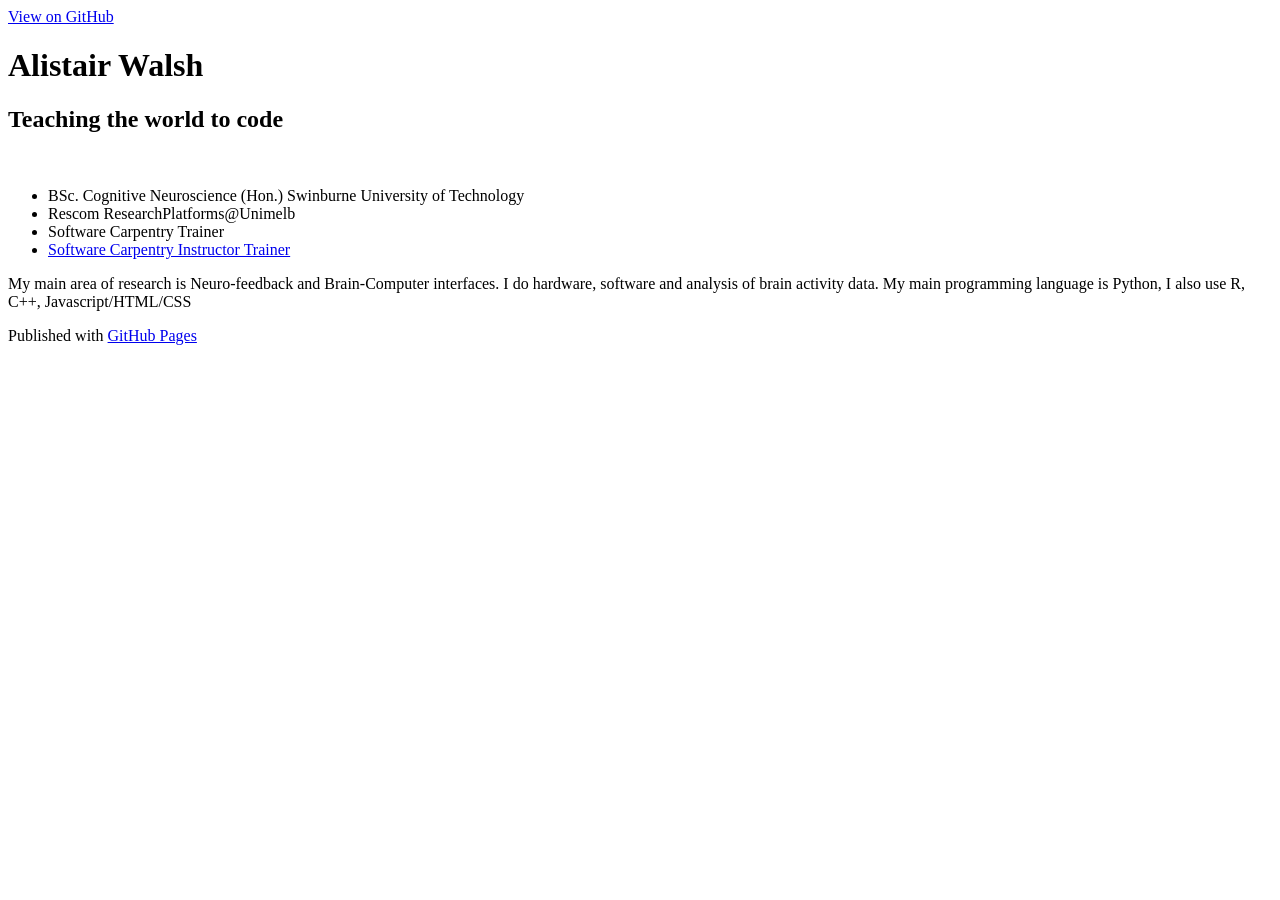
==== index.html @ b0a360dc "Update index.html" ====
<!DOCTYPE html>
<html>

  <head>
    <meta charset='utf-8'>
    <meta http-equiv="X-UA-Compatible" content="chrome=1">
    <meta name="description" content="Alistair Walsh : Teaching the world to code">

    <link rel="stylesheet" type="text/css" media="screen" href="stylesheets/stylesheet.css">

    <title>Alistair Walsh</title>
  </head>

  <body>

    <!-- HEADER -->
    <div id="header_wrap" class="outer">
        <header class="inner">
          <a id="forkme_banner" href="https://github.com/alistairwalsh">View on GitHub</a>

          <h1 id="project_title">Alistair Walsh</h1>
          <h2 id="project_tagline">Teaching the world to code</h2>

        </header>
    </div>

    <!-- MAIN CONTENT -->
    <div id="main_content_wrap" class="outer">
      <section id="main_content" class="inner">
        <p><img src="https://fbcdn-sphotos-g-a.akamaihd.net/hphotos-ak-xtf1/t31.0-8/p960x960/12841362_10154015601888615_7731016626042483915_o.jpg" alt="" width="300"></p>

<ul>
<li>BSc. Cognitive Neuroscience (Hon.) Swinburne University of Technology</li>
<li>Rescom ResearchPlatforms@Unimelb</li>
<li>Software Carpentry Trainer</li>
<li><a href="https://github.com/swcarpentry/instructor-training/blob/gh-pages/instructors.md#alistair-walsh">Software Carpentry Instructor Trainer </a></li>
</ul>

<p>My main area of research is Neuro-feedback and Brain-Computer interfaces. I do hardware, software and analysis of brain activity data. My main programming language is Python, I also use R, C++, Javascript/HTML/CSS</p>
      </section>
    </div>

    <!-- FOOTER  -->
    <div id="footer_wrap" class="outer">
      <footer class="inner">
        <p>Published with <a href="https://pages.github.com">GitHub Pages</a></p>
      </footer>
    </div>

    

  </body>
</html>
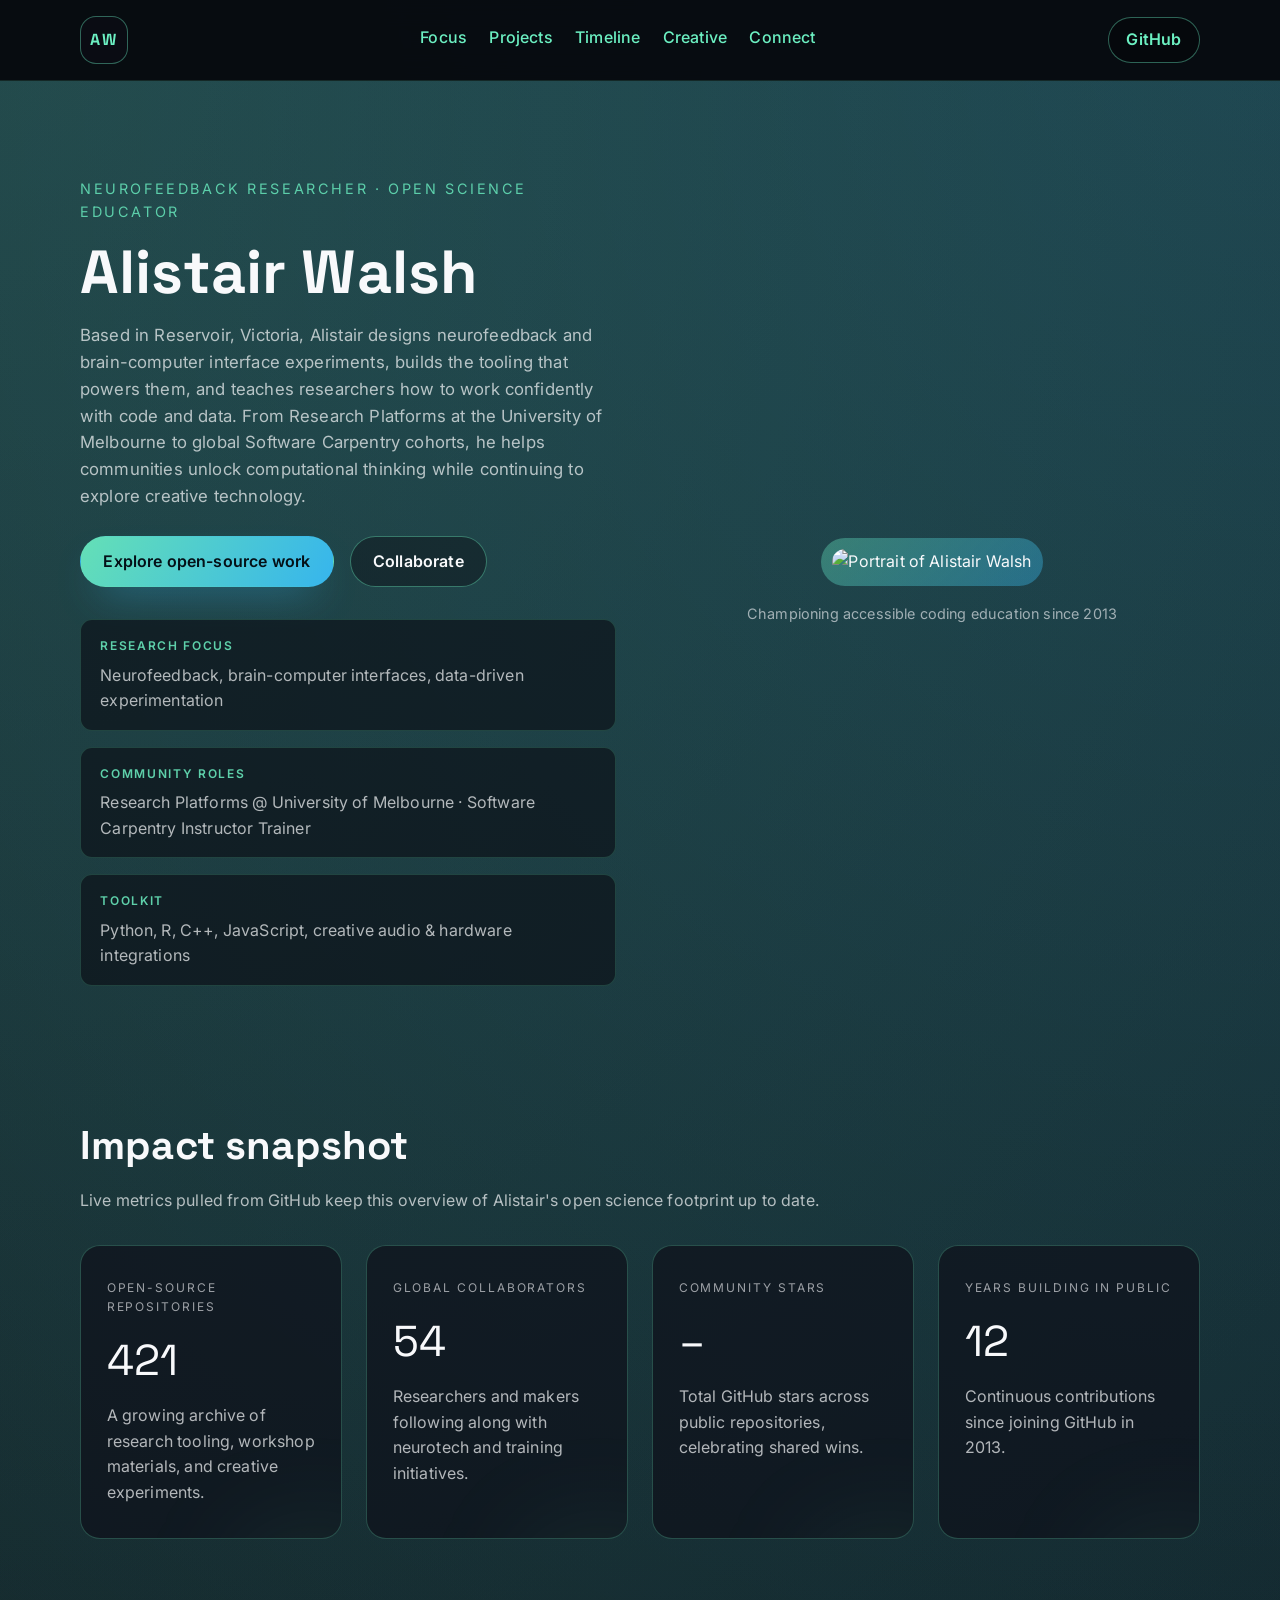
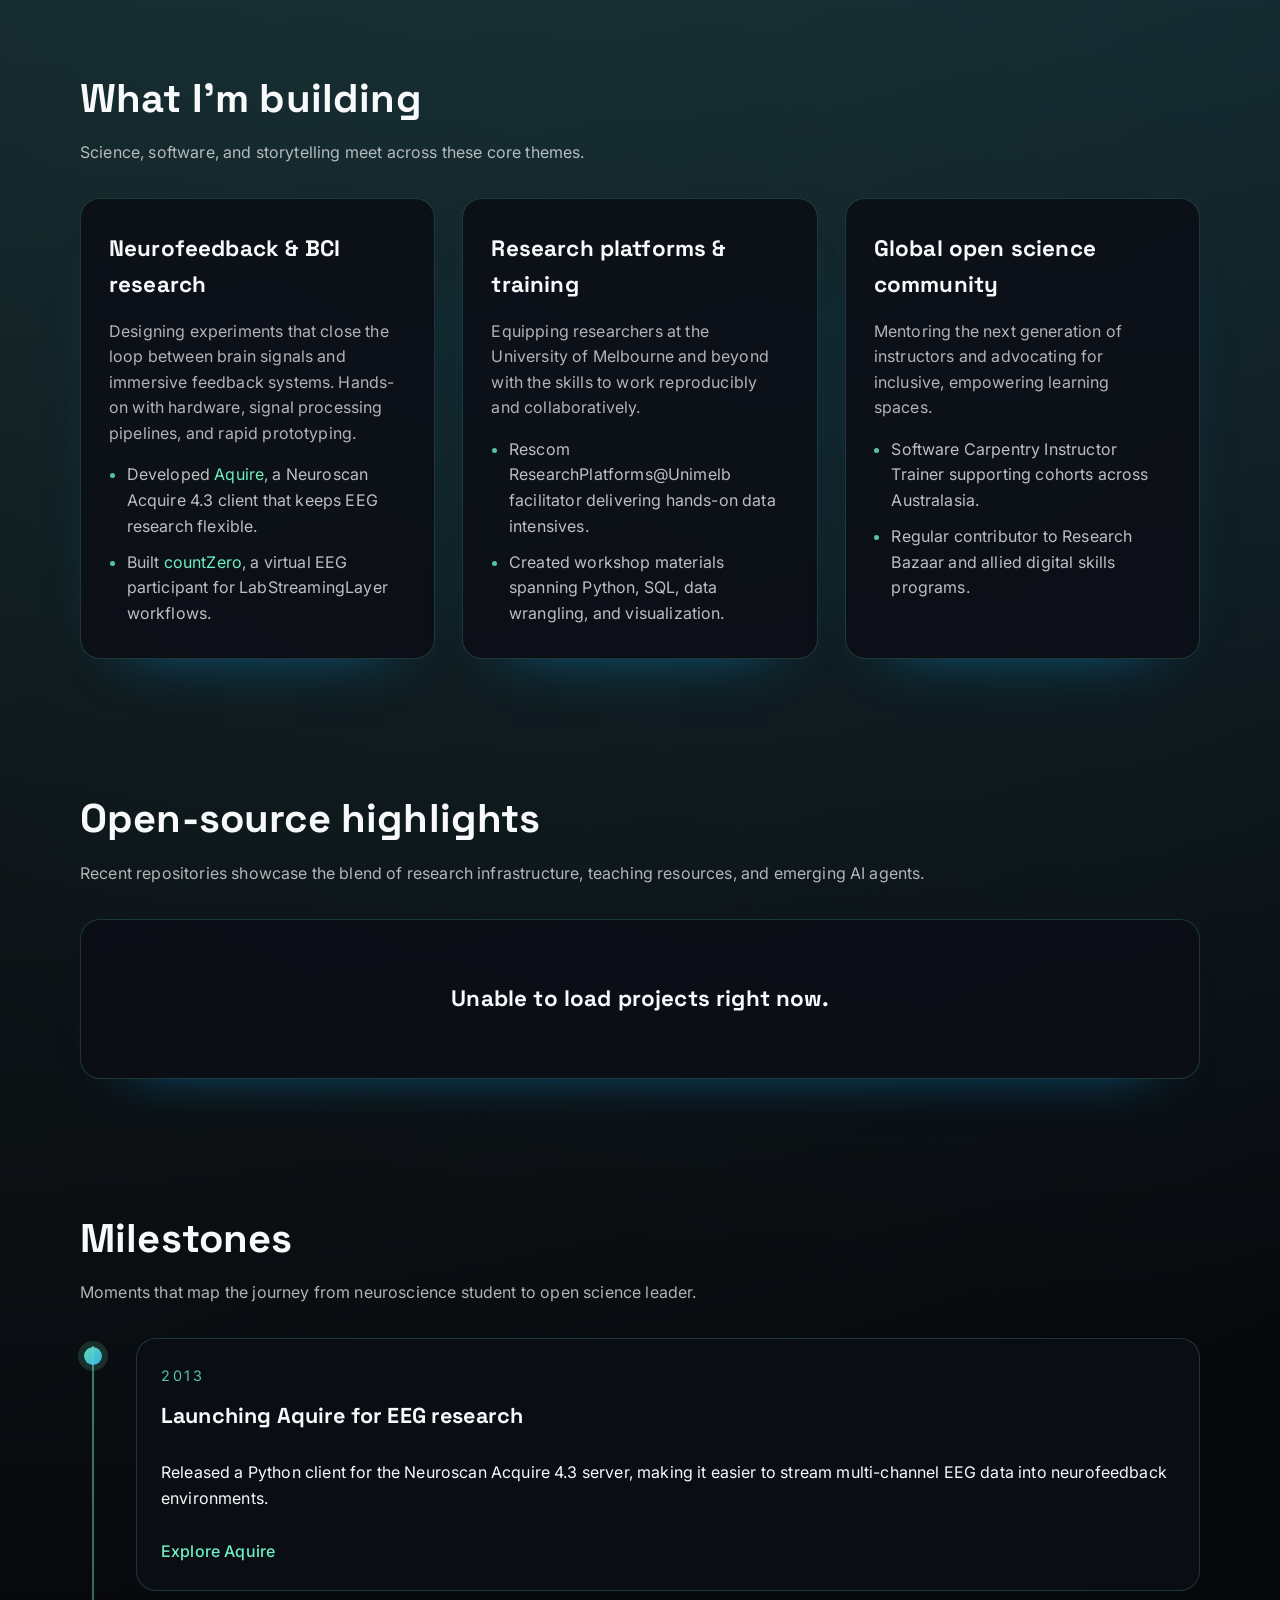
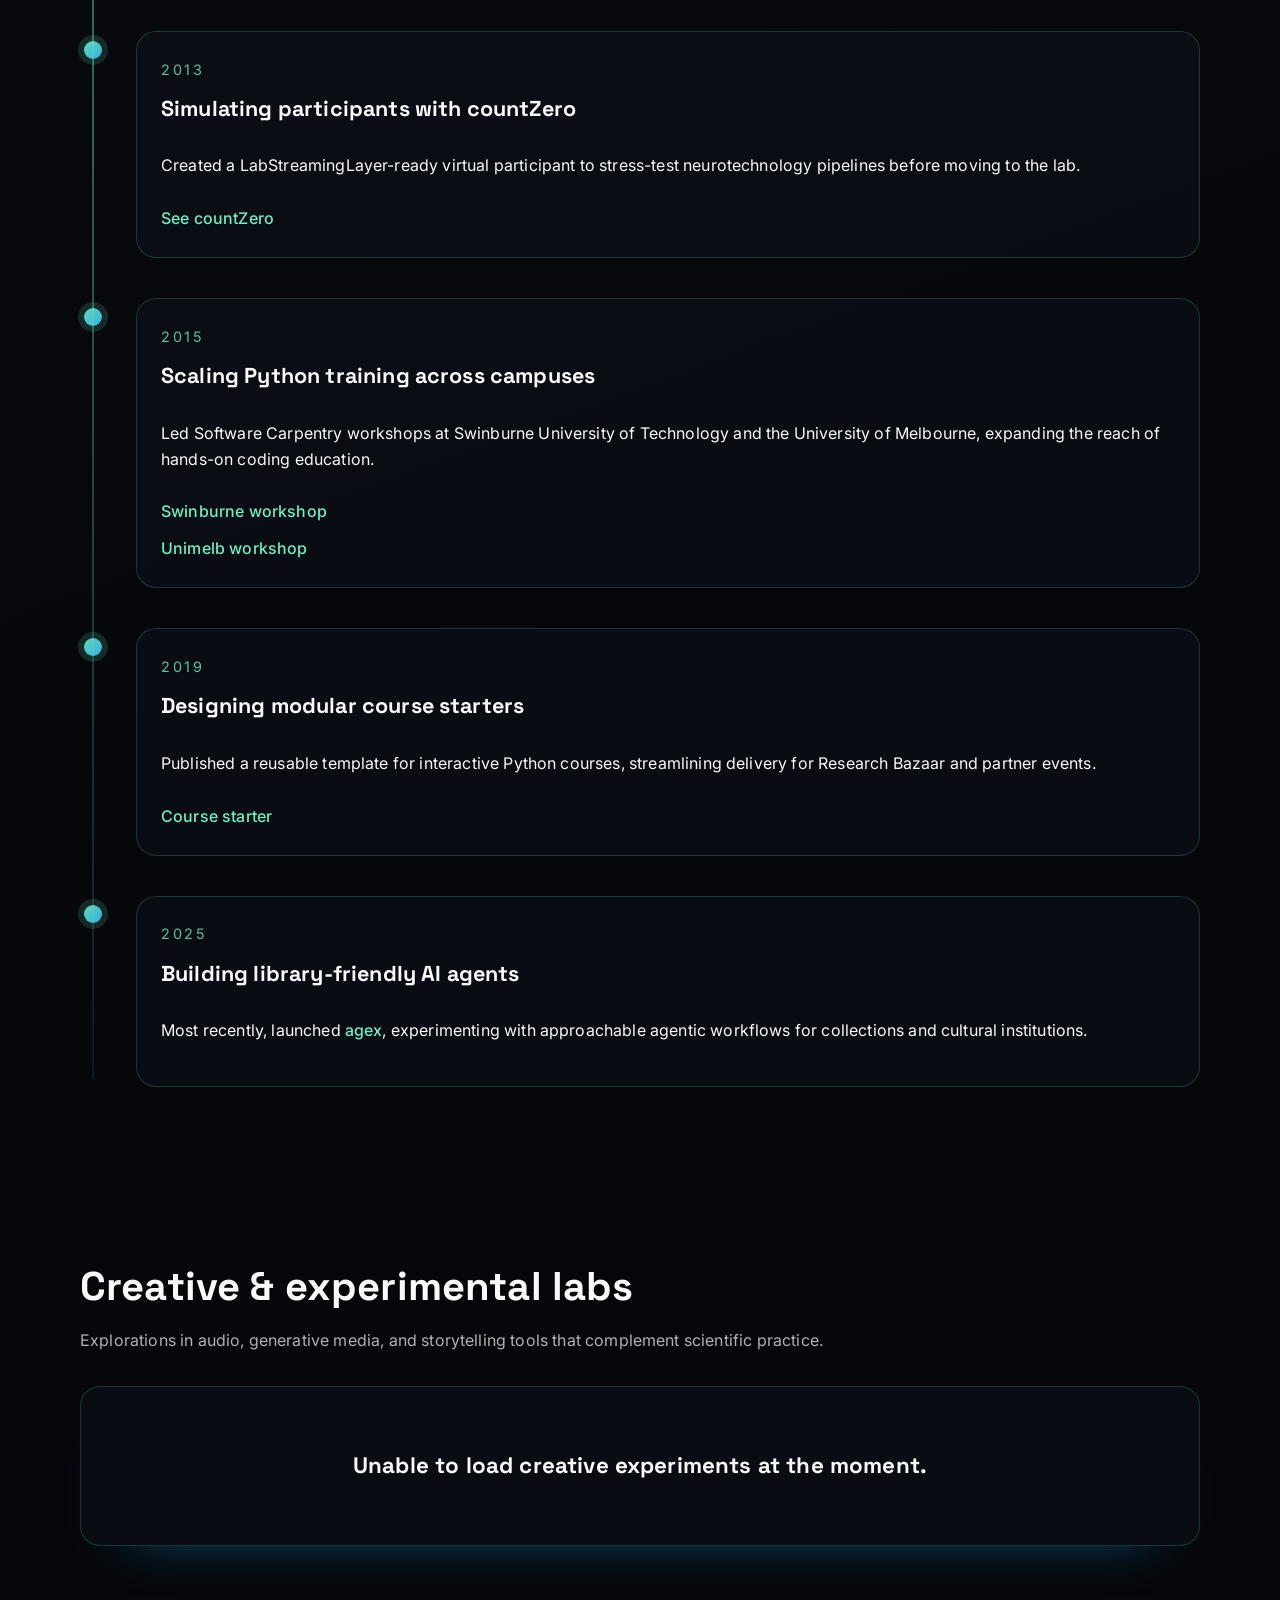
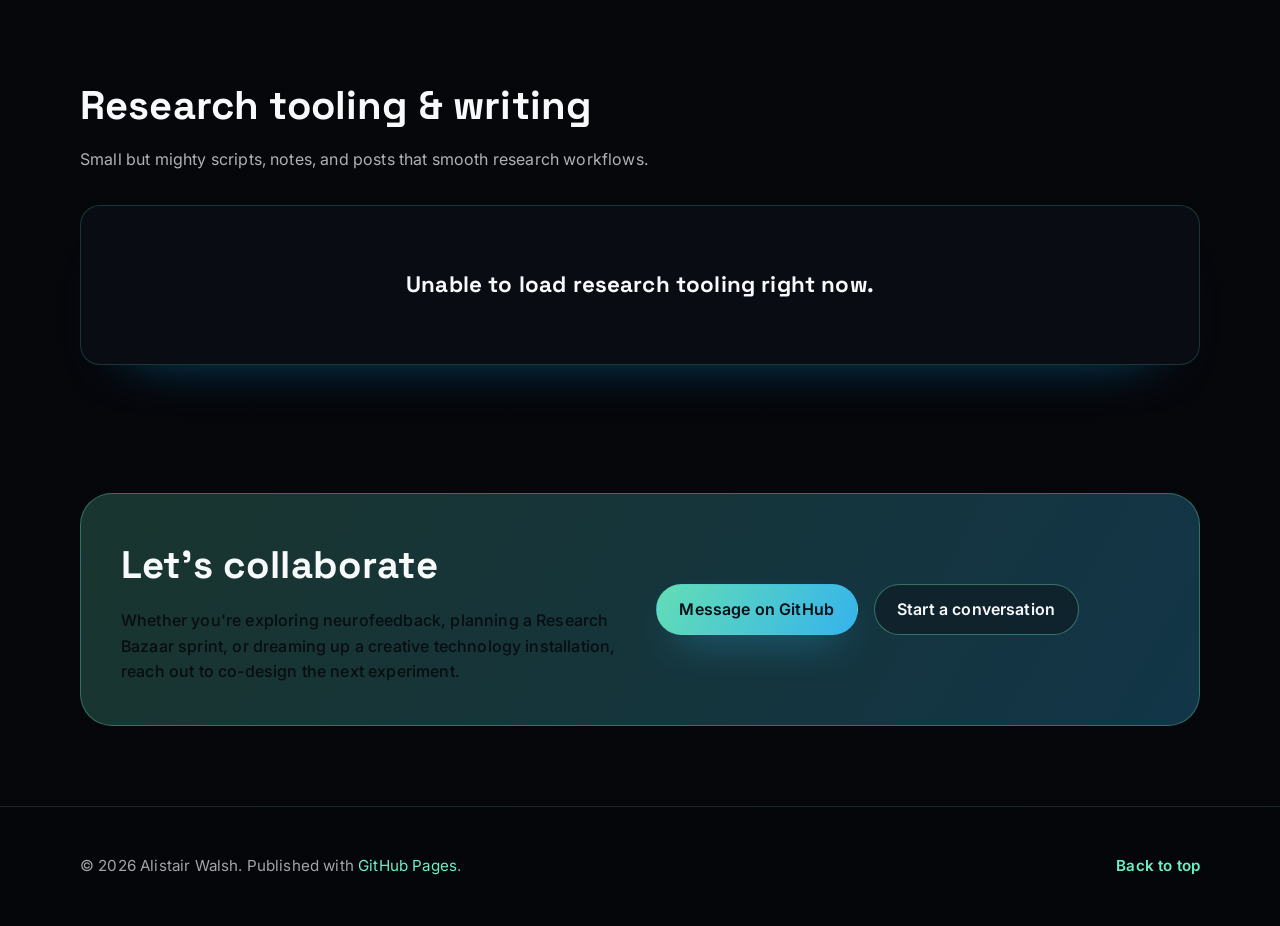
==== commit 2c1f2381: "Revamp landing page with dynamic GitHub-powered profile" ====
--- a/index.html
+++ b/index.html
@@ -1,53 +1,265 @@
 <!DOCTYPE html>
-<html>
-
+<html lang="en">
   <head>
-    <meta charset='utf-8'>
-    <meta http-equiv="X-UA-Compatible" content="chrome=1">
-    <meta name="description" content="Alistair Walsh : Teaching the world to code">
-
-    <link rel="stylesheet" type="text/css" media="screen" href="stylesheets/stylesheet.css">
-
-    <title>Alistair Walsh</title>
+    <meta charset="utf-8">
+    <meta http-equiv="X-UA-Compatible" content="IE=edge">
+    <meta name="viewport" content="width=device-width, initial-scale=1">
+    <meta name="description" content="Alistair Walsh is a neurofeedback and brain-computer interface researcher, open science educator, and Software Carpentry instructor trainer building tools for creative technology and research communities.">
+    <title>Alistair Walsh | Neurofeedback Researcher &amp; Open Science Educator</title>
+    <link rel="preconnect" href="https://fonts.googleapis.com">
+    <link rel="preconnect" href="https://fonts.gstatic.com" crossorigin>
+    <link href="https://fonts.googleapis.com/css2?family=Inter:wght@400;500;600;700&amp;family=Space+Grotesk:wght@500;600;700&amp;display=swap" rel="stylesheet">
+    <link rel="stylesheet" href="stylesheets/stylesheet.css">
   </head>
-
   <body>
-
-    <!-- HEADER -->
-    <div id="header_wrap" class="outer">
-        <header class="inner">
-          <a id="forkme_banner" href="https://github.com/alistairwalsh">View on GitHub</a>
-
-          <h1 id="project_title">Alistair Walsh</h1>
-          <h2 id="project_tagline">Teaching the world to code</h2>
-
-        </header>
-    </div>
-
-    <!-- MAIN CONTENT -->
-    <div id="main_content_wrap" class="outer">
-      <section id="main_content" class="inner">
-        <p><img src="https://fbcdn-sphotos-g-a.akamaihd.net/hphotos-ak-xtf1/t31.0-8/p960x960/12841362_10154015601888615_7731016626042483915_o.jpg" alt="" width="300"></p>
-
-<ul>
-<li>BSc. Cognitive Neuroscience (Hon.) Swinburne University of Technology</li>
-<li>Rescom ResearchPlatforms@Unimelb</li>
-<li>Software Carpentry Trainer</li>
-<li><a href="https://github.com/swcarpentry/instructor-training/blob/gh-pages/instructors.md#alistair-walsh">Software Carpentry Instructor Trainer </a></li>
-</ul>
-
-<p>My main area of research is Neuro-feedback and Brain-Computer interfaces. I do hardware, software and analysis of brain activity data. My main programming language is Python, I also use R, C++, Javascript/HTML/CSS</p>
-      </section>
-    </div>
-
-    <!-- FOOTER  -->
-    <div id="footer_wrap" class="outer">
-      <footer class="inner">
-        <p>Published with <a href="https://pages.github.com">GitHub Pages</a></p>
-      </footer>
-    </div>
-
-    
-
+    <header class="site-header" id="top">
+      <div class="container header-inner">
+        <a class="site-logo" href="#top" aria-label="Alistair Walsh home">
+          <span aria-hidden="true">AW</span>
+          <span class="sr-only">Alistair Walsh</span>
+        </a>
+        <nav class="primary-nav" aria-label="Primary">
+          <a href="#focus">Focus</a>
+          <a href="#projects">Projects</a>
+          <a href="#timeline">Timeline</a>
+          <a href="#creative">Creative</a>
+          <a href="#contact">Connect</a>
+        </nav>
+        <a class="cta-link" href="https://github.com/alistairwalsh" target="_blank" rel="noopener">GitHub</a>
+      </div>
+    </header>
+
+    <main>
+      <section class="hero" aria-labelledby="hero-title">
+        <div class="container hero-grid">
+          <div class="hero-copy">
+            <p class="eyebrow">Neurofeedback researcher · Open science educator</p>
+            <h1 id="hero-title">Alistair Walsh</h1>
+            <p class="hero-intro">
+              Based in Reservoir, Victoria, Alistair designs neurofeedback and brain-computer interface experiments,
+              builds the tooling that powers them, and teaches researchers how to work confidently with code and data.
+              From Research Platforms at the University of Melbourne to global Software Carpentry cohorts, he helps
+              communities unlock computational thinking while continuing to explore creative technology.
+            </p>
+            <div class="hero-actions">
+              <a class="button primary" href="https://github.com/alistairwalsh" target="_blank" rel="noopener">Explore open-source work</a>
+              <a class="button ghost" href="#contact">Collaborate</a>
+            </div>
+            <dl class="hero-highlights">
+              <div>
+                <dt>Research focus</dt>
+                <dd>Neurofeedback, brain-computer interfaces, data-driven experimentation</dd>
+              </div>
+              <div>
+                <dt>Community roles</dt>
+                <dd>Research Platforms @ University of Melbourne · Software Carpentry Instructor Trainer</dd>
+              </div>
+              <div>
+                <dt>Toolkit</dt>
+                <dd>Python, R, C++, JavaScript, creative audio &amp; hardware integrations</dd>
+              </div>
+            </dl>
+          </div>
+          <figure class="hero-media">
+            <div class="portrait-frame" aria-hidden="true">
+              <img src="https://avatars.githubusercontent.com/u/5056954?v=4" alt="Portrait of Alistair Walsh">
+            </div>
+            <figcaption>Championing accessible coding education since 2013</figcaption>
+          </figure>
+        </div>
+      </section>
+
+      <section class="stats" aria-labelledby="impact-title">
+        <div class="container">
+          <div class="section-header">
+            <h2 id="impact-title">Impact snapshot</h2>
+            <p>Live metrics pulled from GitHub keep this overview of Alistair's open science footprint up to date.</p>
+          </div>
+          <div class="stats-grid" role="list">
+            <article class="stat-card" role="listitem">
+              <span class="stat-label">Open-source repositories</span>
+              <span class="stat-value" data-stat="repos" aria-live="polite">421</span>
+              <p class="stat-description">A growing archive of research tooling, workshop materials, and creative experiments.</p>
+            </article>
+            <article class="stat-card" role="listitem">
+              <span class="stat-label">Global collaborators</span>
+              <span class="stat-value" data-stat="followers" aria-live="polite">54</span>
+              <p class="stat-description">Researchers and makers following along with neurotech and training initiatives.</p>
+            </article>
+            <article class="stat-card" role="listitem">
+              <span class="stat-label">Community stars</span>
+              <span class="stat-value" data-stat="stars" aria-live="polite">–</span>
+              <p class="stat-description">Total GitHub stars across public repositories, celebrating shared wins.</p>
+            </article>
+            <article class="stat-card" role="listitem">
+              <span class="stat-label">Years building in public</span>
+              <span class="stat-value" data-stat="years" aria-live="polite">12</span>
+              <p class="stat-description">Continuous contributions since joining GitHub in 2013.</p>
+            </article>
+          </div>
+        </div>
+      </section>
+
+      <section class="focus" id="focus" aria-labelledby="focus-title">
+        <div class="container">
+          <div class="section-header">
+            <h2 id="focus-title">What I'm building</h2>
+            <p>Science, software, and storytelling meet across these core themes.</p>
+          </div>
+          <div class="card-grid">
+            <article class="focus-card">
+              <h3>Neurofeedback &amp; BCI research</h3>
+              <p>Designing experiments that close the loop between brain signals and immersive feedback systems. Hands-on with hardware, signal processing pipelines, and rapid prototyping.</p>
+              <ul>
+                <li>Developed <a href="https://github.com/alistairwalsh/Aquire" target="_blank" rel="noopener">Aquire</a>, a Neuroscan Acquire 4.3 client that keeps EEG research flexible.</li>
+                <li>Built <a href="https://github.com/alistairwalsh/countZero" target="_blank" rel="noopener">countZero</a>, a virtual EEG participant for LabStreamingLayer workflows.</li>
+              </ul>
+            </article>
+            <article class="focus-card">
+              <h3>Research platforms &amp; training</h3>
+              <p>Equipping researchers at the University of Melbourne and beyond with the skills to work reproducibly and collaboratively.</p>
+              <ul>
+                <li>Rescom ResearchPlatforms@Unimelb facilitator delivering hands-on data intensives.</li>
+                <li>Created workshop materials spanning Python, SQL, data wrangling, and visualization.</li>
+              </ul>
+            </article>
+            <article class="focus-card">
+              <h3>Global open science community</h3>
+              <p>Mentoring the next generation of instructors and advocating for inclusive, empowering learning spaces.</p>
+              <ul>
+                <li>Software Carpentry Instructor Trainer supporting cohorts across Australasia.</li>
+                <li>Regular contributor to Research Bazaar and allied digital skills programs.</li>
+              </ul>
+            </article>
+          </div>
+        </div>
+      </section>
+
+      <section class="projects" id="projects" aria-labelledby="projects-title">
+        <div class="container">
+          <div class="section-header">
+            <h2 id="projects-title">Open-source highlights</h2>
+            <p>Recent repositories showcase the blend of research infrastructure, teaching resources, and emerging AI agents.</p>
+          </div>
+          <div class="card-grid" id="project-grid" aria-live="polite">
+            <article class="project-card placeholder">
+              <h3>Loading projects…</h3>
+              <p>This section populates with the latest non-fork repositories from GitHub.</p>
+            </article>
+          </div>
+        </div>
+      </section>
+
+      <section class="timeline" id="timeline" aria-labelledby="timeline-title">
+        <div class="container">
+          <div class="section-header">
+            <h2 id="timeline-title">Milestones</h2>
+            <p>Moments that map the journey from neuroscience student to open science leader.</p>
+          </div>
+          <ol class="timeline-list">
+            <li>
+              <div class="timeline-marker" aria-hidden="true"></div>
+              <div class="timeline-content">
+                <time datetime="2013">2013</time>
+                <h3>Launching Aquire for EEG research</h3>
+                <p>Released a Python client for the Neuroscan Acquire 4.3 server, making it easier to stream multi-channel EEG data into neurofeedback environments.</p>
+                <a href="https://github.com/alistairwalsh/Aquire" target="_blank" rel="noopener">Explore Aquire</a>
+              </div>
+            </li>
+            <li>
+              <div class="timeline-marker" aria-hidden="true"></div>
+              <div class="timeline-content">
+                <time datetime="2013">2013</time>
+                <h3>Simulating participants with countZero</h3>
+                <p>Created a LabStreamingLayer-ready virtual participant to stress-test neurotechnology pipelines before moving to the lab.</p>
+                <a href="https://github.com/alistairwalsh/countZero" target="_blank" rel="noopener">See countZero</a>
+              </div>
+            </li>
+            <li>
+              <div class="timeline-marker" aria-hidden="true"></div>
+              <div class="timeline-content">
+                <time datetime="2015">2015</time>
+                <h3>Scaling Python training across campuses</h3>
+                <p>Led Software Carpentry workshops at Swinburne University of Technology and the University of Melbourne, expanding the reach of hands-on coding education.</p>
+                <a href="https://github.com/alistairwalsh/2015-05-04-swinpython" target="_blank" rel="noopener">Swinburne workshop</a>
+                <a href="https://github.com/alistairwalsh/2015-05-25-unimelb" target="_blank" rel="noopener">Unimelb workshop</a>
+              </div>
+            </li>
+            <li>
+              <div class="timeline-marker" aria-hidden="true"></div>
+              <div class="timeline-content">
+                <time datetime="2019">2019</time>
+                <h3>Designing modular course starters</h3>
+                <p>Published a reusable template for interactive Python courses, streamlining delivery for Research Bazaar and partner events.</p>
+                <a href="https://github.com/alistairwalsh/course-starter-python" target="_blank" rel="noopener">Course starter</a>
+              </div>
+            </li>
+            <li>
+              <div class="timeline-marker" aria-hidden="true"></div>
+              <div class="timeline-content">
+                <time datetime="2025">2025</time>
+                <h3>Building library-friendly AI agents</h3>
+                <p>Most recently, launched <a href="https://github.com/alistairwalsh/agex" target="_blank" rel="noopener">agex</a>, experimenting with approachable agentic workflows for collections and cultural institutions.</p>
+              </div>
+            </li>
+          </ol>
+        </div>
+      </section>
+
+      <section class="creative" id="creative" aria-labelledby="creative-title">
+        <div class="container">
+          <div class="section-header">
+            <h2 id="creative-title">Creative &amp; experimental labs</h2>
+            <p>Explorations in audio, generative media, and storytelling tools that complement scientific practice.</p>
+          </div>
+          <div class="card-grid" id="creative-grid" aria-live="polite">
+            <article class="project-card placeholder">
+              <h3>Loading creative experiments…</h3>
+              <p>Keep an eye out for generative audio and storytelling projects as they sync from GitHub.</p>
+            </article>
+          </div>
+        </div>
+      </section>
+
+      <section class="toolbox" aria-labelledby="toolbox-title">
+        <div class="container">
+          <div class="section-header">
+            <h2 id="toolbox-title">Research tooling &amp; writing</h2>
+            <p>Small but mighty scripts, notes, and posts that smooth research workflows.</p>
+          </div>
+          <div class="tool-list" id="tool-list" aria-live="polite">
+            <article class="tool-card placeholder">
+              <h3>Loading highlights…</h3>
+              <p>Highlights from gists and the archive will appear here shortly.</p>
+            </article>
+          </div>
+        </div>
+      </section>
+
+      <section class="callout" id="contact" aria-labelledby="contact-title">
+        <div class="container callout-inner">
+          <div class="callout-text">
+            <h2 id="contact-title">Let's collaborate</h2>
+            <p>
+              Whether you're exploring neurofeedback, planning a Research Bazaar sprint, or dreaming up a creative technology installation,
+              reach out to co-design the next experiment.
+            </p>
+          </div>
+          <div class="callout-actions">
+            <a class="button primary" href="https://github.com/alistairwalsh" target="_blank" rel="noopener">Message on GitHub</a>
+            <a class="button ghost" href="https://github.com/alistairwalsh/alistairwalsh.github.io/issues/new" target="_blank" rel="noopener">Start a conversation</a>
+          </div>
+        </div>
+      </section>
+    </main>
+
+    <footer class="site-footer">
+      <div class="container footer-inner">
+        <p>© <span id="footer-year"></span> Alistair Walsh. Published with <a href="https://pages.github.com" target="_blank" rel="noopener">GitHub Pages</a>.</p>
+        <a class="back-to-top" href="#top">Back to top</a>
+      </div>
+    </footer>
+
+    <script src="javascripts/main.js" defer></script>
   </body>
 </html>
--- a/stylesheets/stylesheet.css
+++ b/stylesheets/stylesheet.css
@@ -0,0 +1,638 @@
+:root {
+  --bg: #05060a;
+  --bg-alt: #0f111b;
+  --accent: #6cf0c2;
+  --accent-strong: #39c1ff;
+  --text: #f8f9fb;
+  --muted: rgba(248, 249, 251, 0.7);
+  --surface: rgba(15, 17, 27, 0.72);
+  --surface-border: rgba(108, 240, 194, 0.25);
+  --surface-alt: rgba(12, 14, 22, 0.88);
+  --gradient: radial-gradient(circle at top left, rgba(108, 240, 194, 0.2), transparent 55%),
+    radial-gradient(circle at top right, rgba(57, 193, 255, 0.2), transparent 50%),
+    linear-gradient(160deg, rgba(12, 14, 22, 0.95) 0%, rgba(5, 6, 10, 0.95) 70%);
+  --radius-lg: 32px;
+  --radius-md: 20px;
+  --radius-sm: 12px;
+  --transition: 200ms ease;
+  color-scheme: dark;
+}
+
+*,
+*::before,
+*::after {
+  box-sizing: border-box;
+}
+
+html {
+  scroll-behavior: smooth;
+}
+
+body {
+  margin: 0;
+  min-height: 100vh;
+  font-family: 'Inter', system-ui, -apple-system, BlinkMacSystemFont, 'Segoe UI', sans-serif;
+  background: var(--gradient);
+  color: var(--text);
+  line-height: 1.6;
+  letter-spacing: 0.01em;
+}
+
+img {
+  max-width: 100%;
+  display: block;
+}
+
+a {
+  color: var(--accent);
+  text-decoration: none;
+  transition: color var(--transition), text-shadow var(--transition);
+}
+
+a:hover,
+a:focus {
+  color: var(--accent-strong);
+  text-shadow: 0 0 16px rgba(108, 240, 194, 0.45);
+}
+
+a.button,
+.button {
+  display: inline-flex;
+  align-items: center;
+  justify-content: center;
+  gap: 0.4rem;
+  padding: 0.75rem 1.4rem;
+  border-radius: 999px;
+  font-weight: 600;
+  border: 1px solid transparent;
+  transition: transform var(--transition), box-shadow var(--transition), background-color var(--transition);
+}
+
+.button.primary {
+  background: linear-gradient(120deg, rgba(108, 240, 194, 0.9), rgba(57, 193, 255, 0.9));
+  color: #041017;
+  box-shadow: 0 18px 40px -20px rgba(57, 193, 255, 0.8);
+}
+
+.button.primary:hover,
+.button.primary:focus {
+  transform: translateY(-2px);
+  box-shadow: 0 24px 50px -20px rgba(108, 240, 194, 0.9);
+}
+
+.button.ghost {
+  border-color: rgba(108, 240, 194, 0.4);
+  color: var(--text);
+  background: rgba(12, 14, 22, 0.45);
+}
+
+.button.ghost:hover,
+.button.ghost:focus {
+  border-color: rgba(57, 193, 255, 0.6);
+  transform: translateY(-2px);
+}
+
+.container {
+  width: min(1120px, 90vw);
+  margin: 0 auto;
+  position: relative;
+  z-index: 2;
+}
+
+.section-header {
+  margin-bottom: 2rem;
+}
+
+.section-header h2 {
+  font-family: 'Space Grotesk', 'Inter', sans-serif;
+  font-size: clamp(2rem, 1.7rem + 1vw, 2.6rem);
+  margin: 0 0 0.6rem;
+}
+
+.section-header p {
+  margin: 0;
+  color: var(--muted);
+}
+
+.site-header {
+  position: sticky;
+  top: 0;
+  z-index: 10;
+  background: rgba(5, 6, 10, 0.9);
+  backdrop-filter: blur(12px);
+  border-bottom: 1px solid rgba(108, 240, 194, 0.12);
+}
+
+.header-inner {
+  display: flex;
+  align-items: center;
+  justify-content: space-between;
+  padding: 1rem 0;
+}
+
+.site-logo {
+  display: inline-flex;
+  align-items: center;
+  justify-content: center;
+  width: 48px;
+  height: 48px;
+  border-radius: 16px;
+  font-family: 'Space Grotesk', sans-serif;
+  font-weight: 700;
+  letter-spacing: 0.12em;
+  border: 1px solid rgba(108, 240, 194, 0.4);
+  color: var(--accent);
+  background: rgba(12, 14, 22, 0.7);
+}
+
+.primary-nav {
+  display: flex;
+  gap: 1.4rem;
+  font-weight: 500;
+}
+
+.primary-nav a {
+  position: relative;
+  padding-bottom: 0.3rem;
+}
+
+.primary-nav a::after {
+  content: '';
+  position: absolute;
+  inset: auto 0 -0.4rem;
+  height: 2px;
+  background: linear-gradient(120deg, rgba(108, 240, 194, 0.8), rgba(57, 193, 255, 0.8));
+  transform: scaleX(0);
+  transform-origin: left;
+  transition: transform var(--transition);
+}
+
+.primary-nav a:hover::after,
+.primary-nav a:focus::after {
+  transform: scaleX(1);
+}
+
+.cta-link {
+  font-weight: 600;
+  color: var(--accent);
+  border: 1px solid rgba(108, 240, 194, 0.4);
+  padding: 0.55rem 1.1rem;
+  border-radius: 999px;
+  background: rgba(5, 6, 10, 0.6);
+}
+
+.cta-link:hover,
+.cta-link:focus {
+  border-color: rgba(57, 193, 255, 0.7);
+  color: var(--accent-strong);
+}
+
+.hero {
+  padding: 6rem 0 4rem;
+}
+
+.hero-grid {
+  display: grid;
+  gap: 3rem;
+  align-items: center;
+  grid-template-columns: repeat(auto-fit, minmax(260px, 1fr));
+}
+
+.eyebrow {
+  font-size: 0.9rem;
+  text-transform: uppercase;
+  letter-spacing: 0.18em;
+  color: rgba(108, 240, 194, 0.8);
+  margin: 0 0 1rem;
+}
+
+.hero h1 {
+  font-family: 'Space Grotesk', sans-serif;
+  font-size: clamp(2.8rem, 2.2rem + 2vw, 3.8rem);
+  line-height: 1.1;
+  margin: 0 0 1rem;
+}
+
+.hero-intro {
+  margin: 0 0 1.6rem;
+  color: var(--muted);
+  font-size: 1.05rem;
+}
+
+.hero-actions {
+  display: flex;
+  flex-wrap: wrap;
+  gap: 1rem;
+  margin-bottom: 2rem;
+}
+
+.hero-highlights {
+  display: grid;
+  gap: 1rem;
+  margin: 0;
+}
+
+.hero-highlights div {
+  padding: 1rem 1.2rem;
+  border-radius: var(--radius-sm);
+  background: rgba(12, 14, 22, 0.65);
+  border: 1px solid rgba(108, 240, 194, 0.18);
+}
+
+.hero-highlights dt {
+  font-weight: 600;
+  text-transform: uppercase;
+  letter-spacing: 0.14em;
+  font-size: 0.75rem;
+  color: rgba(108, 240, 194, 0.85);
+  margin-bottom: 0.45rem;
+}
+
+.hero-highlights dd {
+  margin: 0;
+  color: var(--muted);
+}
+
+.hero-media {
+  display: flex;
+  flex-direction: column;
+  align-items: center;
+  gap: 1rem;
+}
+
+.portrait-frame {
+  border-radius: 30px;
+  overflow: hidden;
+  padding: 0.7rem;
+  background: linear-gradient(135deg, rgba(108, 240, 194, 0.35), rgba(57, 193, 255, 0.35));
+  box-shadow: 0 30px 60px -40px rgba(57, 193, 255, 0.9);
+}
+
+.portrait-frame img {
+  border-radius: 24px;
+}
+
+.hero-media figcaption {
+  color: rgba(248, 249, 251, 0.6);
+  font-size: 0.9rem;
+}
+
+.stats,
+.focus,
+.projects,
+.timeline,
+.creative,
+.toolbox,
+.callout {
+  padding: 4rem 0;
+}
+
+.stats-grid {
+  display: grid;
+  grid-template-columns: repeat(auto-fit, minmax(220px, 1fr));
+  gap: 1.5rem;
+}
+
+.stat-card {
+  padding: 2rem 1.6rem;
+  border-radius: var(--radius-md);
+  background: var(--surface);
+  border: 1px solid var(--surface-border);
+  position: relative;
+  overflow: hidden;
+}
+
+.stat-card::after {
+  content: '';
+  position: absolute;
+  inset: auto -20% -55% 60%;
+  height: 180px;
+  filter: blur(60px);
+  background: radial-gradient(circle, rgba(108, 240, 194, 0.25), transparent 70%);
+  pointer-events: none;
+}
+
+.stat-label {
+  display: block;
+  text-transform: uppercase;
+  letter-spacing: 0.16em;
+  font-size: 0.75rem;
+  color: rgba(248, 249, 251, 0.6);
+  margin-bottom: 0.6rem;
+}
+
+.stat-value {
+  display: block;
+  font-family: 'Space Grotesk', sans-serif;
+  font-size: clamp(2.3rem, 1.9rem + 1vw, 2.9rem);
+  margin-bottom: 0.5rem;
+}
+
+.stat-description {
+  margin: 0;
+  color: var(--muted);
+}
+
+.card-grid {
+  display: grid;
+  grid-template-columns: repeat(auto-fit, minmax(260px, 1fr));
+  gap: 1.7rem;
+}
+
+.focus-card,
+.project-card,
+.tool-card {
+  padding: 2rem 1.75rem;
+  border-radius: var(--radius-md);
+  background: var(--surface-alt);
+  border: 1px solid rgba(108, 240, 194, 0.18);
+  box-shadow: 0 30px 60px -50px rgba(12, 173, 255, 0.7);
+  transition: transform var(--transition), border-color var(--transition);
+  display: flex;
+  flex-direction: column;
+  gap: 1rem;
+}
+
+.badge {
+  display: inline-flex;
+  align-items: center;
+  justify-content: center;
+  padding: 0.2rem 0.75rem;
+  border-radius: 999px;
+  font-size: 0.75rem;
+  letter-spacing: 0.12em;
+  text-transform: uppercase;
+  font-weight: 600;
+  width: fit-content;
+  border: 1px solid rgba(108, 240, 194, 0.35);
+  background: rgba(108, 240, 194, 0.12);
+  color: rgba(108, 240, 194, 0.88);
+}
+
+.badge-solid {
+  border-color: transparent;
+  background: linear-gradient(120deg, rgba(108, 240, 194, 0.9), rgba(57, 193, 255, 0.9));
+  color: #041017;
+}
+
+.badge-outline {
+  border-color: rgba(108, 240, 194, 0.45);
+  background: rgba(12, 14, 22, 0.6);
+}
+
+.focus-card:hover,
+.focus-card:focus-within,
+.project-card:hover,
+.project-card:focus-within,
+.tool-card:hover,
+.tool-card:focus-within {
+  transform: translateY(-4px);
+  border-color: rgba(108, 240, 194, 0.5);
+}
+
+.focus-card h3,
+.project-card h3,
+.tool-card h3 {
+  font-family: 'Space Grotesk', sans-serif;
+  margin: 0;
+  font-size: 1.4rem;
+}
+
+.focus-card p,
+.project-card p,
+.tool-card p {
+  margin: 0;
+  color: var(--muted);
+}
+
+.focus-card ul {
+  margin: 0;
+  padding-left: 1.1rem;
+  color: rgba(248, 249, 251, 0.75);
+  display: grid;
+  gap: 0.65rem;
+}
+
+.focus-card li::marker {
+  color: rgba(108, 240, 194, 0.8);
+}
+
+.project-meta {
+  display: flex;
+  flex-wrap: wrap;
+  gap: 0.8rem;
+  font-size: 0.85rem;
+  color: rgba(248, 249, 251, 0.6);
+}
+
+.project-meta span {
+  display: inline-flex;
+  align-items: center;
+  gap: 0.35rem;
+}
+
+.project-meta svg {
+  width: 16px;
+  height: 16px;
+  fill: currentColor;
+}
+
+.timeline-list {
+  list-style: none;
+  margin: 0;
+  padding: 0;
+  position: relative;
+}
+
+.timeline-list::before {
+  content: '';
+  position: absolute;
+  top: 0.5rem;
+  left: 12px;
+  bottom: 0.5rem;
+  width: 2px;
+  background: linear-gradient(to bottom, rgba(108, 240, 194, 0.5), rgba(57, 193, 255, 0.1));
+}
+
+.timeline-list li {
+  position: relative;
+  padding-left: 3.5rem;
+  margin-bottom: 2.5rem;
+}
+
+.timeline-marker {
+  position: absolute;
+  left: 4px;
+  top: 0.6rem;
+  width: 18px;
+  height: 18px;
+  border-radius: 50%;
+  background: linear-gradient(135deg, rgba(108, 240, 194, 0.9), rgba(57, 193, 255, 0.9));
+  box-shadow: 0 0 0 6px rgba(108, 240, 194, 0.15);
+}
+
+.timeline-content {
+  background: var(--surface-alt);
+  border-radius: var(--radius-md);
+  border: 1px solid rgba(108, 240, 194, 0.18);
+  padding: 1.6rem 1.5rem;
+  display: grid;
+  gap: 0.7rem;
+}
+
+.timeline-content time {
+  font-size: 0.9rem;
+  text-transform: uppercase;
+  letter-spacing: 0.18em;
+  color: rgba(108, 240, 194, 0.8);
+}
+
+.timeline-content h3 {
+  font-family: 'Space Grotesk', sans-serif;
+  margin: 0;
+  font-size: 1.35rem;
+}
+
+.timeline-content a {
+  font-weight: 500;
+}
+
+.tool-list {
+  display: grid;
+  grid-template-columns: repeat(auto-fit, minmax(260px, 1fr));
+  gap: 1.5rem;
+}
+
+.tool-card time {
+  font-size: 0.8rem;
+  letter-spacing: 0.16em;
+  text-transform: uppercase;
+  color: rgba(108, 240, 194, 0.7);
+}
+
+.callout {
+  padding: 4rem 0 5rem;
+}
+
+.callout-inner {
+  display: grid;
+  grid-template-columns: repeat(auto-fit, minmax(280px, 1fr));
+  align-items: center;
+  gap: 2rem;
+  background: linear-gradient(120deg, rgba(108, 240, 194, 0.2), rgba(57, 193, 255, 0.25));
+  border-radius: var(--radius-lg);
+  padding: 2.5rem;
+  border: 1px solid rgba(108, 240, 194, 0.32);
+}
+
+.callout-text h2 {
+  font-family: 'Space Grotesk', sans-serif;
+  margin: 0 0 0.8rem;
+  font-size: clamp(2rem, 1.6rem + 1vw, 2.6rem);
+}
+
+.callout-text p {
+  margin: 0;
+  color: rgba(5, 6, 10, 0.85);
+  font-weight: 500;
+}
+
+.callout-actions {
+  display: flex;
+  flex-wrap: wrap;
+  gap: 1rem;
+  justify-content: flex-start;
+}
+
+.site-footer {
+  padding: 2rem 0;
+  border-top: 1px solid rgba(108, 240, 194, 0.16);
+  background: rgba(5, 6, 10, 0.92);
+}
+
+.footer-inner {
+  display: flex;
+  flex-wrap: wrap;
+  gap: 1rem;
+  align-items: center;
+  justify-content: space-between;
+  font-size: 0.95rem;
+  color: rgba(248, 249, 251, 0.65);
+}
+
+.back-to-top {
+  font-weight: 600;
+}
+
+.placeholder {
+  text-align: center;
+  align-items: center;
+  justify-content: center;
+  min-height: 160px;
+}
+
+.sr-only {
+  position: absolute;
+  width: 1px;
+  height: 1px;
+  padding: 0;
+  margin: -1px;
+  overflow: hidden;
+  clip: rect(0, 0, 0, 0);
+  white-space: nowrap;
+  border: 0;
+}
+
+@media (max-width: 960px) {
+  .primary-nav {
+    display: none;
+  }
+
+  .hero {
+    padding-top: 5rem;
+  }
+}
+
+@media (max-width: 720px) {
+  .hero-actions {
+    justify-content: flex-start;
+  }
+
+  .timeline-list li {
+    padding-left: 2.8rem;
+  }
+
+  .callout-inner {
+    padding: 2.2rem;
+  }
+}
+
+@media (max-width: 520px) {
+  .header-inner {
+    gap: 1rem;
+  }
+
+  .cta-link {
+    padding: 0.5rem 0.9rem;
+  }
+
+  .hero-highlights div {
+    padding: 0.8rem 1rem;
+  }
+
+  .card-grid,
+  .tool-list {
+    grid-template-columns: 1fr;
+  }
+}
+
+@media (prefers-reduced-motion: reduce) {
+  *,
+  *::before,
+  *::after {
+    animation-duration: 1ms !important;
+    animation-iteration-count: 1 !important;
+    transition-duration: 1ms !important;
+    scroll-behavior: auto !important;
+  }
+}
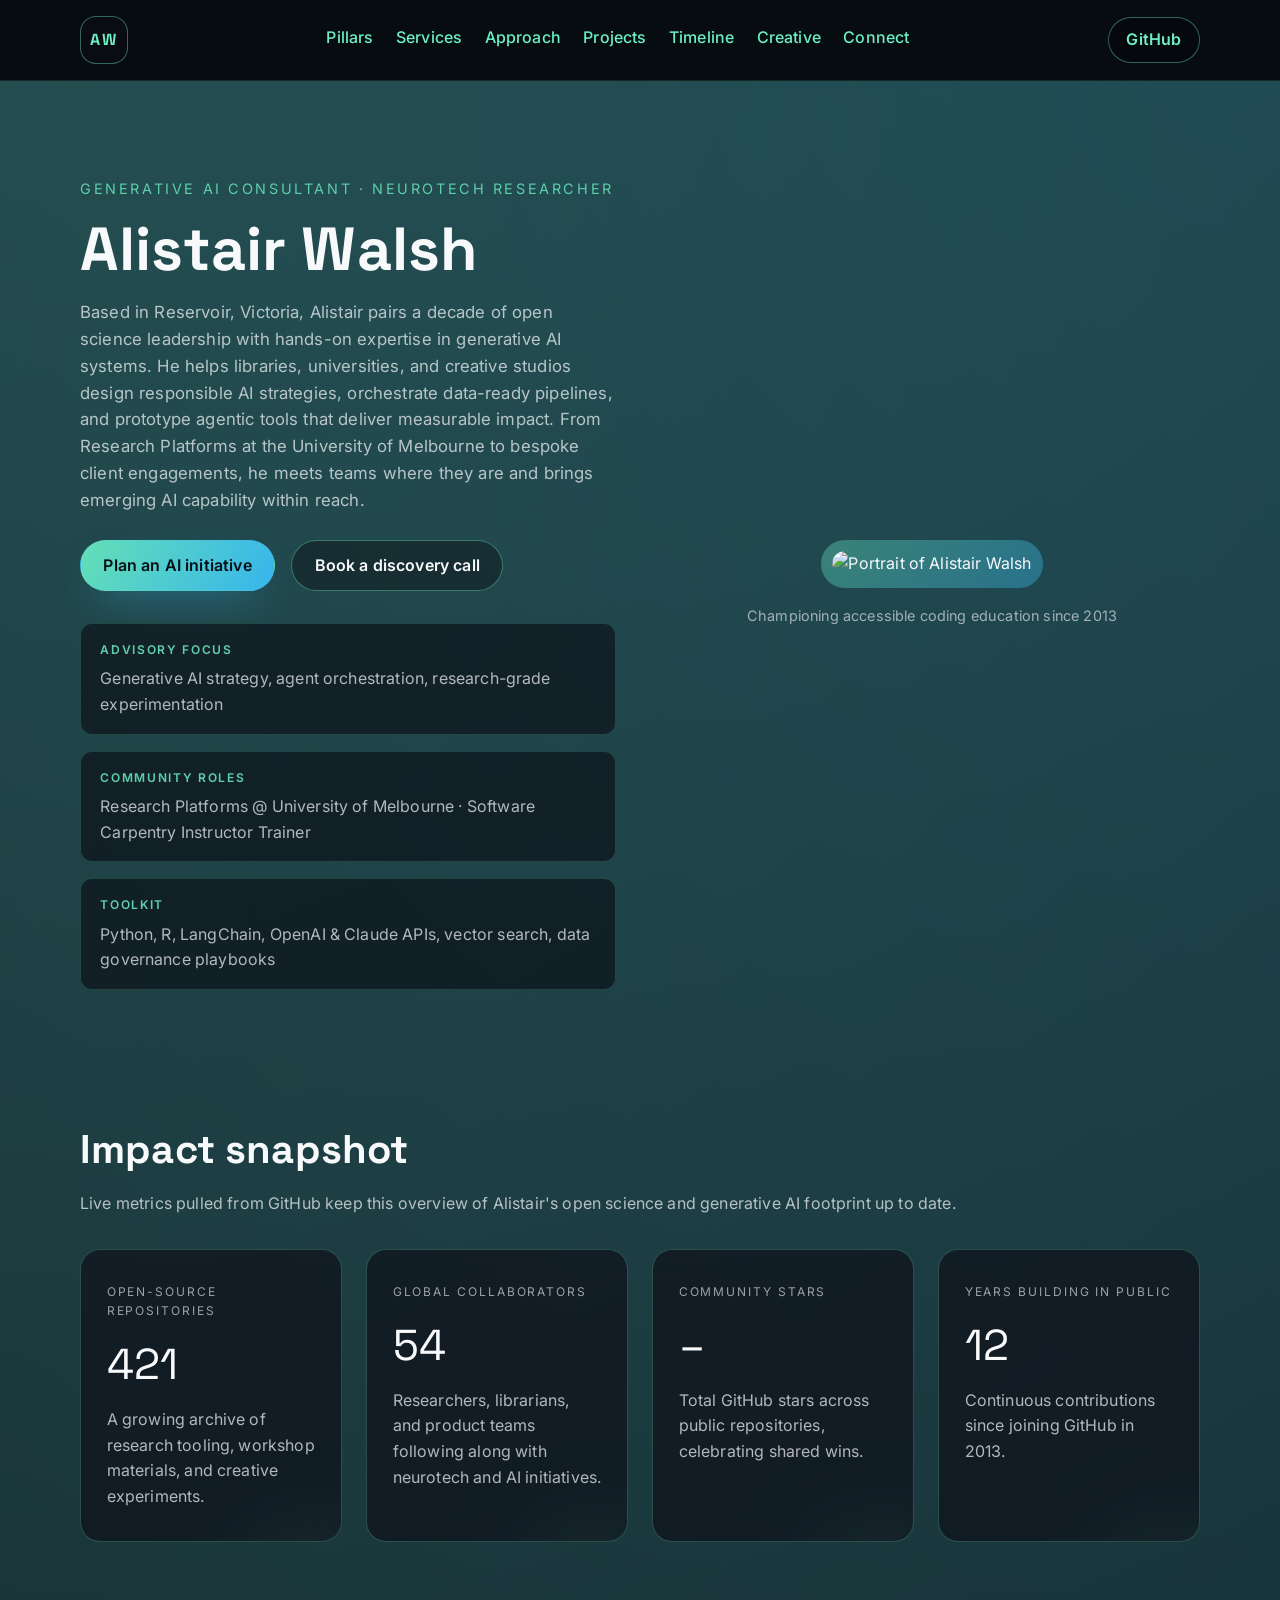
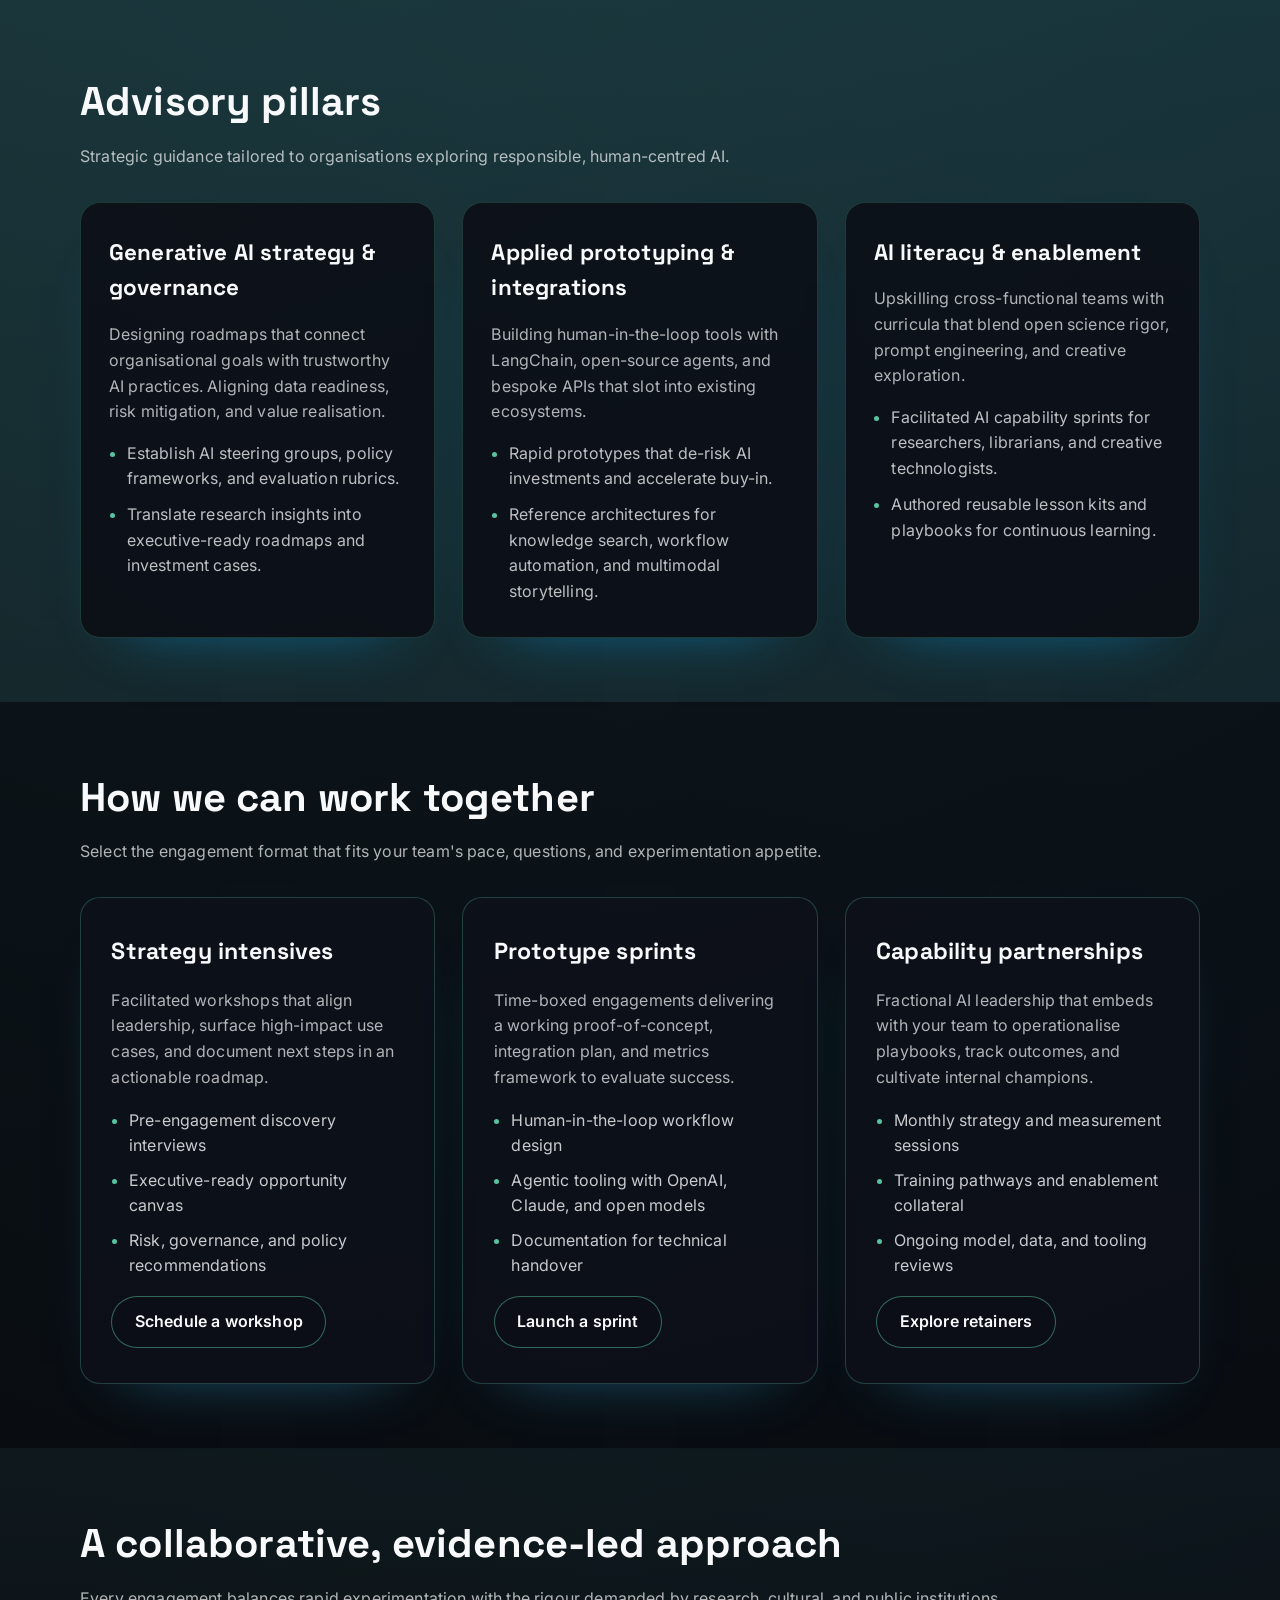
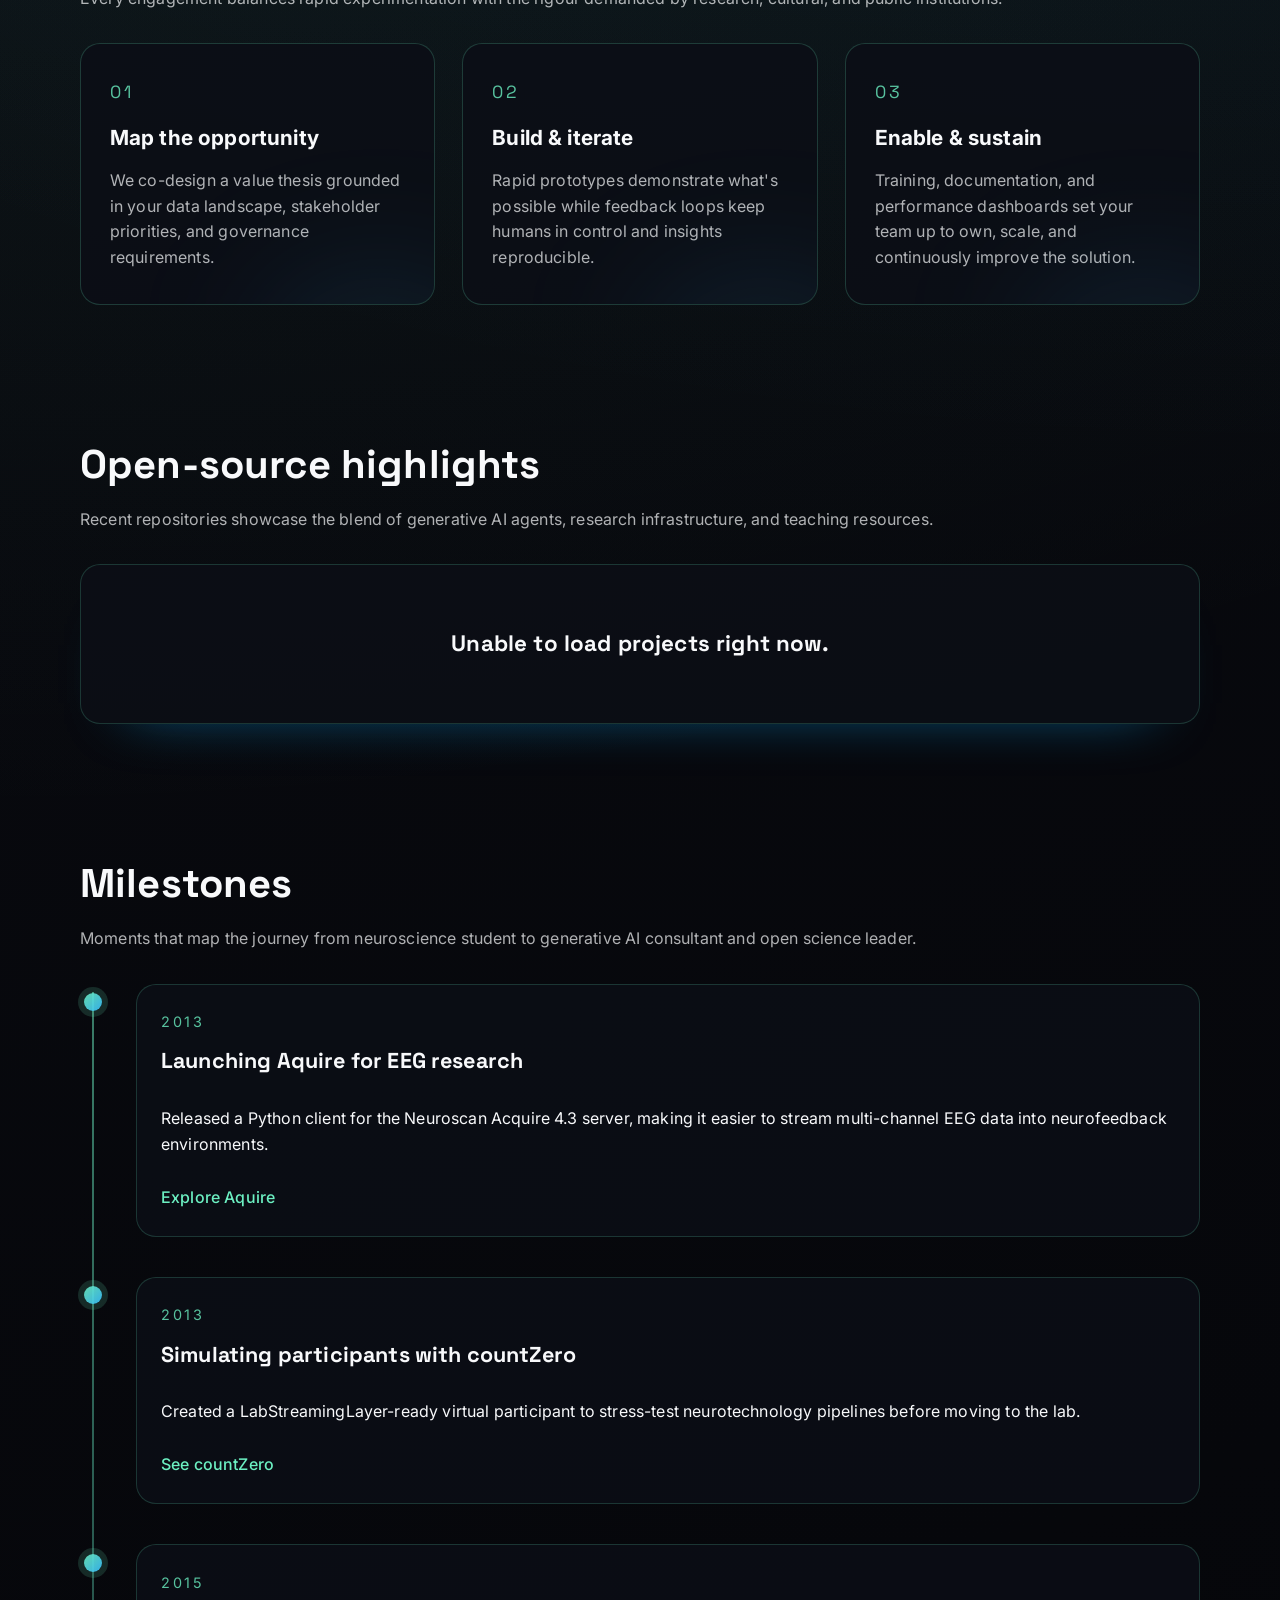
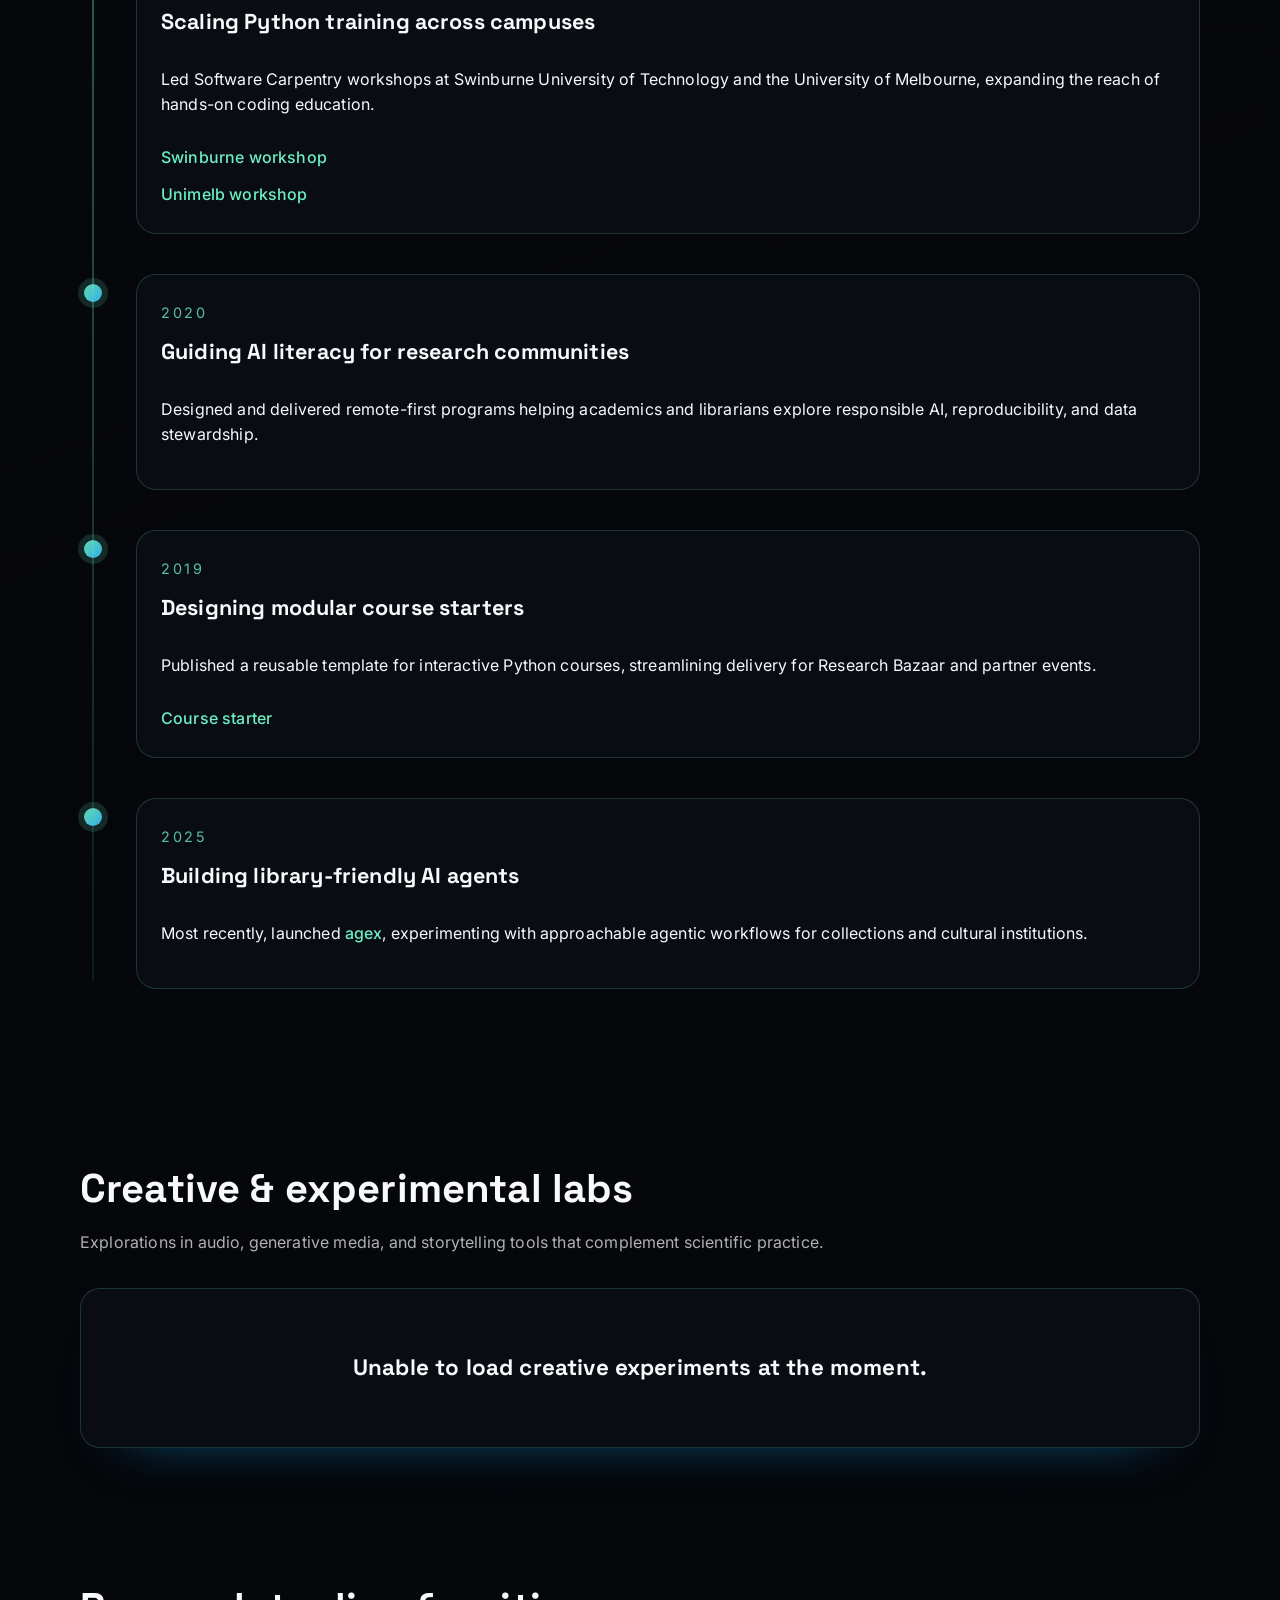
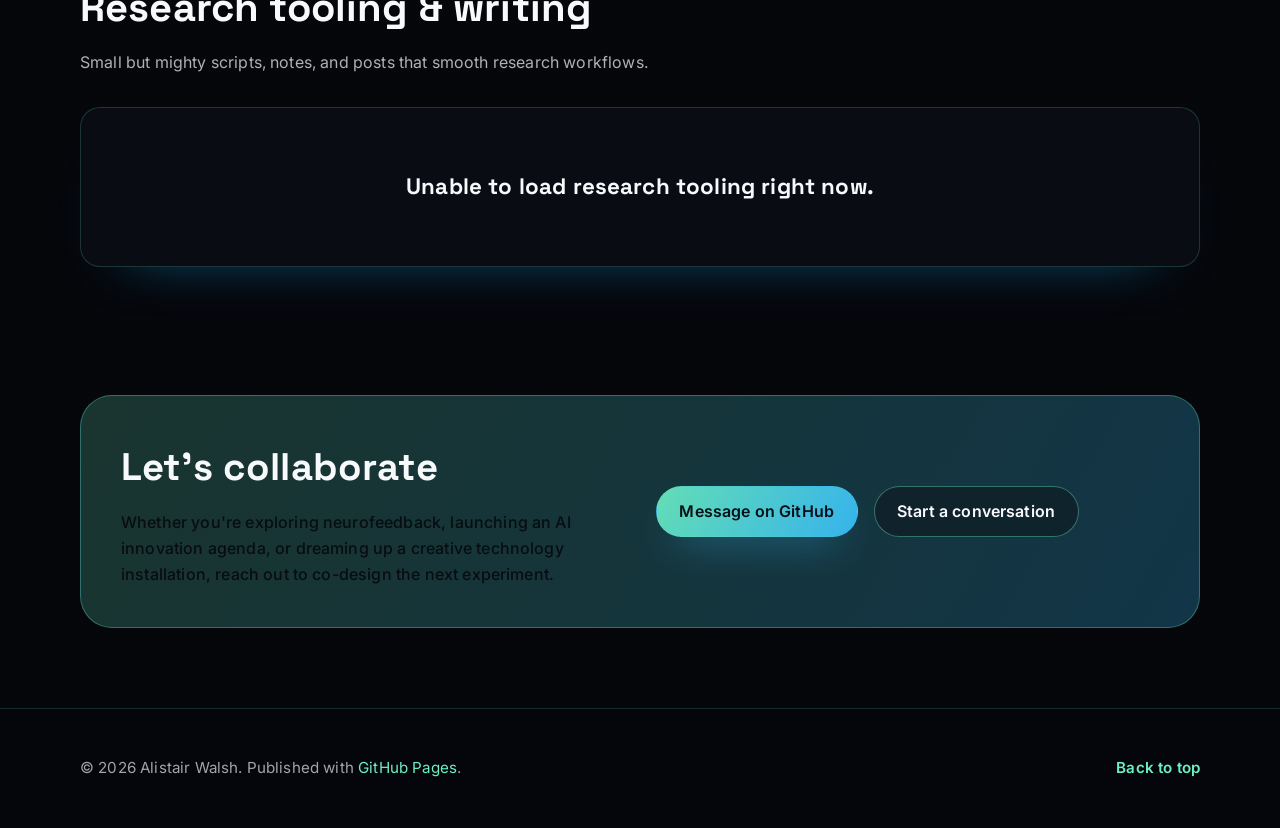
==== commit 6d9a6b38: "Revise homepage for generative AI consulting focus" ====
--- a/index.html
+++ b/index.html
@@ -4,8 +4,8 @@
     <meta charset="utf-8">
     <meta http-equiv="X-UA-Compatible" content="IE=edge">
     <meta name="viewport" content="width=device-width, initial-scale=1">
-    <meta name="description" content="Alistair Walsh is a neurofeedback and brain-computer interface researcher, open science educator, and Software Carpentry instructor trainer building tools for creative technology and research communities.">
-    <title>Alistair Walsh | Neurofeedback Researcher &amp; Open Science Educator</title>
+    <meta name="description" content="Alistair Walsh is a generative AI consultant and neurotechnology researcher helping organisations design ethical AI strategies, build agentic workflows, and upskill teams with open science practices.">
+    <title>Alistair Walsh | Generative AI Consultant &amp; Open Science Leader</title>
     <link rel="preconnect" href="https://fonts.googleapis.com">
     <link rel="preconnect" href="https://fonts.gstatic.com" crossorigin>
     <link href="https://fonts.googleapis.com/css2?family=Inter:wght@400;500;600;700&amp;family=Space+Grotesk:wght@500;600;700&amp;display=swap" rel="stylesheet">
@@ -19,7 +19,9 @@
           <span class="sr-only">Alistair Walsh</span>
         </a>
         <nav class="primary-nav" aria-label="Primary">
-          <a href="#focus">Focus</a>
+          <a href="#focus">Pillars</a>
+          <a href="#services">Services</a>
+          <a href="#approach">Approach</a>
           <a href="#projects">Projects</a>
           <a href="#timeline">Timeline</a>
           <a href="#creative">Creative</a>
@@ -33,22 +35,23 @@
       <section class="hero" aria-labelledby="hero-title">
         <div class="container hero-grid">
           <div class="hero-copy">
-            <p class="eyebrow">Neurofeedback researcher · Open science educator</p>
+            <p class="eyebrow">Generative AI consultant · Neurotech researcher</p>
             <h1 id="hero-title">Alistair Walsh</h1>
             <p class="hero-intro">
-              Based in Reservoir, Victoria, Alistair designs neurofeedback and brain-computer interface experiments,
-              builds the tooling that powers them, and teaches researchers how to work confidently with code and data.
-              From Research Platforms at the University of Melbourne to global Software Carpentry cohorts, he helps
-              communities unlock computational thinking while continuing to explore creative technology.
+              Based in Reservoir, Victoria, Alistair pairs a decade of open science leadership with hands-on expertise in
+              generative AI systems. He helps libraries, universities, and creative studios design responsible AI
+              strategies, orchestrate data-ready pipelines, and prototype agentic tools that deliver measurable impact.
+              From Research Platforms at the University of Melbourne to bespoke client engagements, he meets teams where
+              they are and brings emerging AI capability within reach.
             </p>
             <div class="hero-actions">
-              <a class="button primary" href="https://github.com/alistairwalsh" target="_blank" rel="noopener">Explore open-source work</a>
-              <a class="button ghost" href="#contact">Collaborate</a>
+              <a class="button primary" href="#services">Plan an AI initiative</a>
+              <a class="button ghost" href="#contact">Book a discovery call</a>
             </div>
             <dl class="hero-highlights">
               <div>
-                <dt>Research focus</dt>
-                <dd>Neurofeedback, brain-computer interfaces, data-driven experimentation</dd>
+                <dt>Advisory focus</dt>
+                <dd>Generative AI strategy, agent orchestration, research-grade experimentation</dd>
               </div>
               <div>
                 <dt>Community roles</dt>
@@ -56,7 +59,7 @@
               </div>
               <div>
                 <dt>Toolkit</dt>
-                <dd>Python, R, C++, JavaScript, creative audio &amp; hardware integrations</dd>
+                <dd>Python, R, LangChain, OpenAI &amp; Claude APIs, vector search, data governance playbooks</dd>
               </div>
             </dl>
           </div>
@@ -73,7 +76,7 @@
         <div class="container">
           <div class="section-header">
             <h2 id="impact-title">Impact snapshot</h2>
-            <p>Live metrics pulled from GitHub keep this overview of Alistair's open science footprint up to date.</p>
+            <p>Live metrics pulled from GitHub keep this overview of Alistair's open science and generative AI footprint up to date.</p>
           </div>
           <div class="stats-grid" role="list">
             <article class="stat-card" role="listitem">
@@ -84,7 +87,7 @@
             <article class="stat-card" role="listitem">
               <span class="stat-label">Global collaborators</span>
               <span class="stat-value" data-stat="followers" aria-live="polite">54</span>
-              <p class="stat-description">Researchers and makers following along with neurotech and training initiatives.</p>
+              <p class="stat-description">Researchers, librarians, and product teams following along with neurotech and AI initiatives.</p>
             </article>
             <article class="stat-card" role="listitem">
               <span class="stat-label">Community stars</span>
@@ -103,33 +106,100 @@
       <section class="focus" id="focus" aria-labelledby="focus-title">
         <div class="container">
           <div class="section-header">
-            <h2 id="focus-title">What I'm building</h2>
-            <p>Science, software, and storytelling meet across these core themes.</p>
+            <h2 id="focus-title">Advisory pillars</h2>
+            <p>Strategic guidance tailored to organisations exploring responsible, human-centred AI.</p>
           </div>
           <div class="card-grid">
             <article class="focus-card">
-              <h3>Neurofeedback &amp; BCI research</h3>
-              <p>Designing experiments that close the loop between brain signals and immersive feedback systems. Hands-on with hardware, signal processing pipelines, and rapid prototyping.</p>
-              <ul>
-                <li>Developed <a href="https://github.com/alistairwalsh/Aquire" target="_blank" rel="noopener">Aquire</a>, a Neuroscan Acquire 4.3 client that keeps EEG research flexible.</li>
-                <li>Built <a href="https://github.com/alistairwalsh/countZero" target="_blank" rel="noopener">countZero</a>, a virtual EEG participant for LabStreamingLayer workflows.</li>
+              <h3>Generative AI strategy &amp; governance</h3>
+              <p>Designing roadmaps that connect organisational goals with trustworthy AI practices. Aligning data readiness, risk mitigation, and value realisation.</p>
+              <ul>
+                <li>Establish AI steering groups, policy frameworks, and evaluation rubrics.</li>
+                <li>Translate research insights into executive-ready roadmaps and investment cases.</li>
               </ul>
             </article>
             <article class="focus-card">
-              <h3>Research platforms &amp; training</h3>
-              <p>Equipping researchers at the University of Melbourne and beyond with the skills to work reproducibly and collaboratively.</p>
-              <ul>
-                <li>Rescom ResearchPlatforms@Unimelb facilitator delivering hands-on data intensives.</li>
-                <li>Created workshop materials spanning Python, SQL, data wrangling, and visualization.</li>
+              <h3>Applied prototyping &amp; integrations</h3>
+              <p>Building human-in-the-loop tools with LangChain, open-source agents, and bespoke APIs that slot into existing ecosystems.</p>
+              <ul>
+                <li>Rapid prototypes that de-risk AI investments and accelerate buy-in.</li>
+                <li>Reference architectures for knowledge search, workflow automation, and multimodal storytelling.</li>
               </ul>
             </article>
             <article class="focus-card">
-              <h3>Global open science community</h3>
-              <p>Mentoring the next generation of instructors and advocating for inclusive, empowering learning spaces.</p>
-              <ul>
-                <li>Software Carpentry Instructor Trainer supporting cohorts across Australasia.</li>
-                <li>Regular contributor to Research Bazaar and allied digital skills programs.</li>
-              </ul>
+              <h3>AI literacy &amp; enablement</h3>
+              <p>Upskilling cross-functional teams with curricula that blend open science rigor, prompt engineering, and creative exploration.</p>
+              <ul>
+                <li>Facilitated AI capability sprints for researchers, librarians, and creative technologists.</li>
+                <li>Authored reusable lesson kits and playbooks for continuous learning.</li>
+              </ul>
+            </article>
+          </div>
+        </div>
+      </section>
+
+      <section class="services" id="services" aria-labelledby="services-title">
+        <div class="container">
+          <div class="section-header">
+            <h2 id="services-title">How we can work together</h2>
+            <p>Select the engagement format that fits your team's pace, questions, and experimentation appetite.</p>
+          </div>
+          <div class="service-grid">
+            <article class="service-card">
+              <h3>Strategy intensives</h3>
+              <p>Facilitated workshops that align leadership, surface high-impact use cases, and document next steps in an actionable roadmap.</p>
+              <ul>
+                <li>Pre-engagement discovery interviews</li>
+                <li>Executive-ready opportunity canvas</li>
+                <li>Risk, governance, and policy recommendations</li>
+              </ul>
+              <a class="button ghost" href="#contact">Schedule a workshop</a>
+            </article>
+            <article class="service-card">
+              <h3>Prototype sprints</h3>
+              <p>Time-boxed engagements delivering a working proof-of-concept, integration plan, and metrics framework to evaluate success.</p>
+              <ul>
+                <li>Human-in-the-loop workflow design</li>
+                <li>Agentic tooling with OpenAI, Claude, and open models</li>
+                <li>Documentation for technical handover</li>
+              </ul>
+              <a class="button ghost" href="#contact">Launch a sprint</a>
+            </article>
+            <article class="service-card">
+              <h3>Capability partnerships</h3>
+              <p>Fractional AI leadership that embeds with your team to operationalise playbooks, track outcomes, and cultivate internal champions.</p>
+              <ul>
+                <li>Monthly strategy and measurement sessions</li>
+                <li>Training pathways and enablement collateral</li>
+                <li>Ongoing model, data, and tooling reviews</li>
+              </ul>
+              <a class="button ghost" href="#contact">Explore retainers</a>
+            </article>
+          </div>
+        </div>
+      </section>
+
+      <section class="approach" id="approach" aria-labelledby="approach-title">
+        <div class="container">
+          <div class="section-header">
+            <h2 id="approach-title">A collaborative, evidence-led approach</h2>
+            <p>Every engagement balances rapid experimentation with the rigour demanded by research, cultural, and public institutions.</p>
+          </div>
+          <div class="approach-steps">
+            <article class="approach-step">
+              <div class="step-number" aria-hidden="true">01</div>
+              <h3>Map the opportunity</h3>
+              <p>We co-design a value thesis grounded in your data landscape, stakeholder priorities, and governance requirements.</p>
+            </article>
+            <article class="approach-step">
+              <div class="step-number" aria-hidden="true">02</div>
+              <h3>Build &amp; iterate</h3>
+              <p>Rapid prototypes demonstrate what's possible while feedback loops keep humans in control and insights reproducible.</p>
+            </article>
+            <article class="approach-step">
+              <div class="step-number" aria-hidden="true">03</div>
+              <h3>Enable &amp; sustain</h3>
+              <p>Training, documentation, and performance dashboards set your team up to own, scale, and continuously improve the solution.</p>
             </article>
           </div>
         </div>
@@ -139,7 +209,7 @@
         <div class="container">
           <div class="section-header">
             <h2 id="projects-title">Open-source highlights</h2>
-            <p>Recent repositories showcase the blend of research infrastructure, teaching resources, and emerging AI agents.</p>
+            <p>Recent repositories showcase the blend of generative AI agents, research infrastructure, and teaching resources.</p>
           </div>
           <div class="card-grid" id="project-grid" aria-live="polite">
             <article class="project-card placeholder">
@@ -154,7 +224,7 @@
         <div class="container">
           <div class="section-header">
             <h2 id="timeline-title">Milestones</h2>
-            <p>Moments that map the journey from neuroscience student to open science leader.</p>
+            <p>Moments that map the journey from neuroscience student to generative AI consultant and open science leader.</p>
           </div>
           <ol class="timeline-list">
             <li>
@@ -188,6 +258,14 @@
             <li>
               <div class="timeline-marker" aria-hidden="true"></div>
               <div class="timeline-content">
+                <time datetime="2020">2020</time>
+                <h3>Guiding AI literacy for research communities</h3>
+                <p>Designed and delivered remote-first programs helping academics and librarians explore responsible AI, reproducibility, and data stewardship.</p>
+              </div>
+            </li>
+            <li>
+              <div class="timeline-marker" aria-hidden="true"></div>
+              <div class="timeline-content">
                 <time datetime="2019">2019</time>
                 <h3>Designing modular course starters</h3>
                 <p>Published a reusable template for interactive Python courses, streamlining delivery for Research Bazaar and partner events.</p>
@@ -241,7 +319,7 @@
           <div class="callout-text">
             <h2 id="contact-title">Let's collaborate</h2>
             <p>
-              Whether you're exploring neurofeedback, planning a Research Bazaar sprint, or dreaming up a creative technology installation,
+              Whether you're exploring neurofeedback, launching an AI innovation agenda, or dreaming up a creative technology installation,
               reach out to co-design the next experiment.
             </p>
           </div>
--- a/stylesheets/stylesheet.css
+++ b/stylesheets/stylesheet.css
@@ -279,6 +279,8 @@
 
 .stats,
 .focus,
+.services,
+.approach,
 .projects,
 .timeline,
 .creative,
@@ -417,6 +419,115 @@
   color: rgba(108, 240, 194, 0.8);
 }
 
+.services {
+  background: rgba(5, 6, 10, 0.6);
+}
+
+.service-grid {
+  display: grid;
+  grid-template-columns: repeat(auto-fit, minmax(260px, 1fr));
+  gap: 1.7rem;
+}
+
+.service-card {
+  padding: 2.2rem 1.9rem;
+  border-radius: var(--radius-md);
+  background: var(--surface);
+  border: 1px solid rgba(108, 240, 194, 0.22);
+  box-shadow: 0 28px 60px -50px rgba(57, 193, 255, 0.65);
+  display: flex;
+  flex-direction: column;
+  gap: 1.1rem;
+  transition: transform var(--transition), border-color var(--transition);
+}
+
+.service-card h3 {
+  margin: 0;
+  font-family: 'Space Grotesk', sans-serif;
+  font-size: 1.45rem;
+}
+
+.service-card p {
+  margin: 0;
+  color: var(--muted);
+}
+
+.service-card ul {
+  margin: 0;
+  padding-left: 1.1rem;
+  color: rgba(248, 249, 251, 0.8);
+  display: grid;
+  gap: 0.55rem;
+}
+
+.service-card li::marker {
+  color: rgba(108, 240, 194, 0.8);
+}
+
+.service-card .button {
+  margin-top: auto;
+  align-self: flex-start;
+}
+
+.service-card:hover,
+.service-card:focus-within {
+  border-color: rgba(108, 240, 194, 0.45);
+  transform: translateY(-4px);
+}
+
+.approach-steps {
+  display: grid;
+  grid-template-columns: repeat(auto-fit, minmax(240px, 1fr));
+  gap: 1.7rem;
+}
+
+.approach-step {
+  padding: 2.1rem 1.8rem;
+  border-radius: var(--radius-md);
+  background: var(--surface-alt);
+  border: 1px solid rgba(108, 240, 194, 0.2);
+  position: relative;
+  overflow: hidden;
+  display: flex;
+  flex-direction: column;
+  gap: 0.9rem;
+  transition: transform var(--transition), border-color var(--transition);
+}
+
+.approach-step::after {
+  content: '';
+  position: absolute;
+  inset: auto -30% -65% 40%;
+  height: 180px;
+  filter: blur(80px);
+  background: radial-gradient(circle, rgba(57, 193, 255, 0.28), transparent 70%);
+  pointer-events: none;
+}
+
+.step-number {
+  font-family: 'Space Grotesk', sans-serif;
+  font-size: 1.1rem;
+  letter-spacing: 0.18em;
+  text-transform: uppercase;
+  color: rgba(108, 240, 194, 0.8);
+}
+
+.approach-step h3 {
+  margin: 0;
+  font-size: 1.3rem;
+}
+
+.approach-step p {
+  margin: 0;
+  color: var(--muted);
+}
+
+.approach-step:hover,
+.approach-step:focus-within {
+  border-color: rgba(108, 240, 194, 0.45);
+  transform: translateY(-3px);
+}
+
 .project-meta {
   display: flex;
   flex-wrap: wrap;
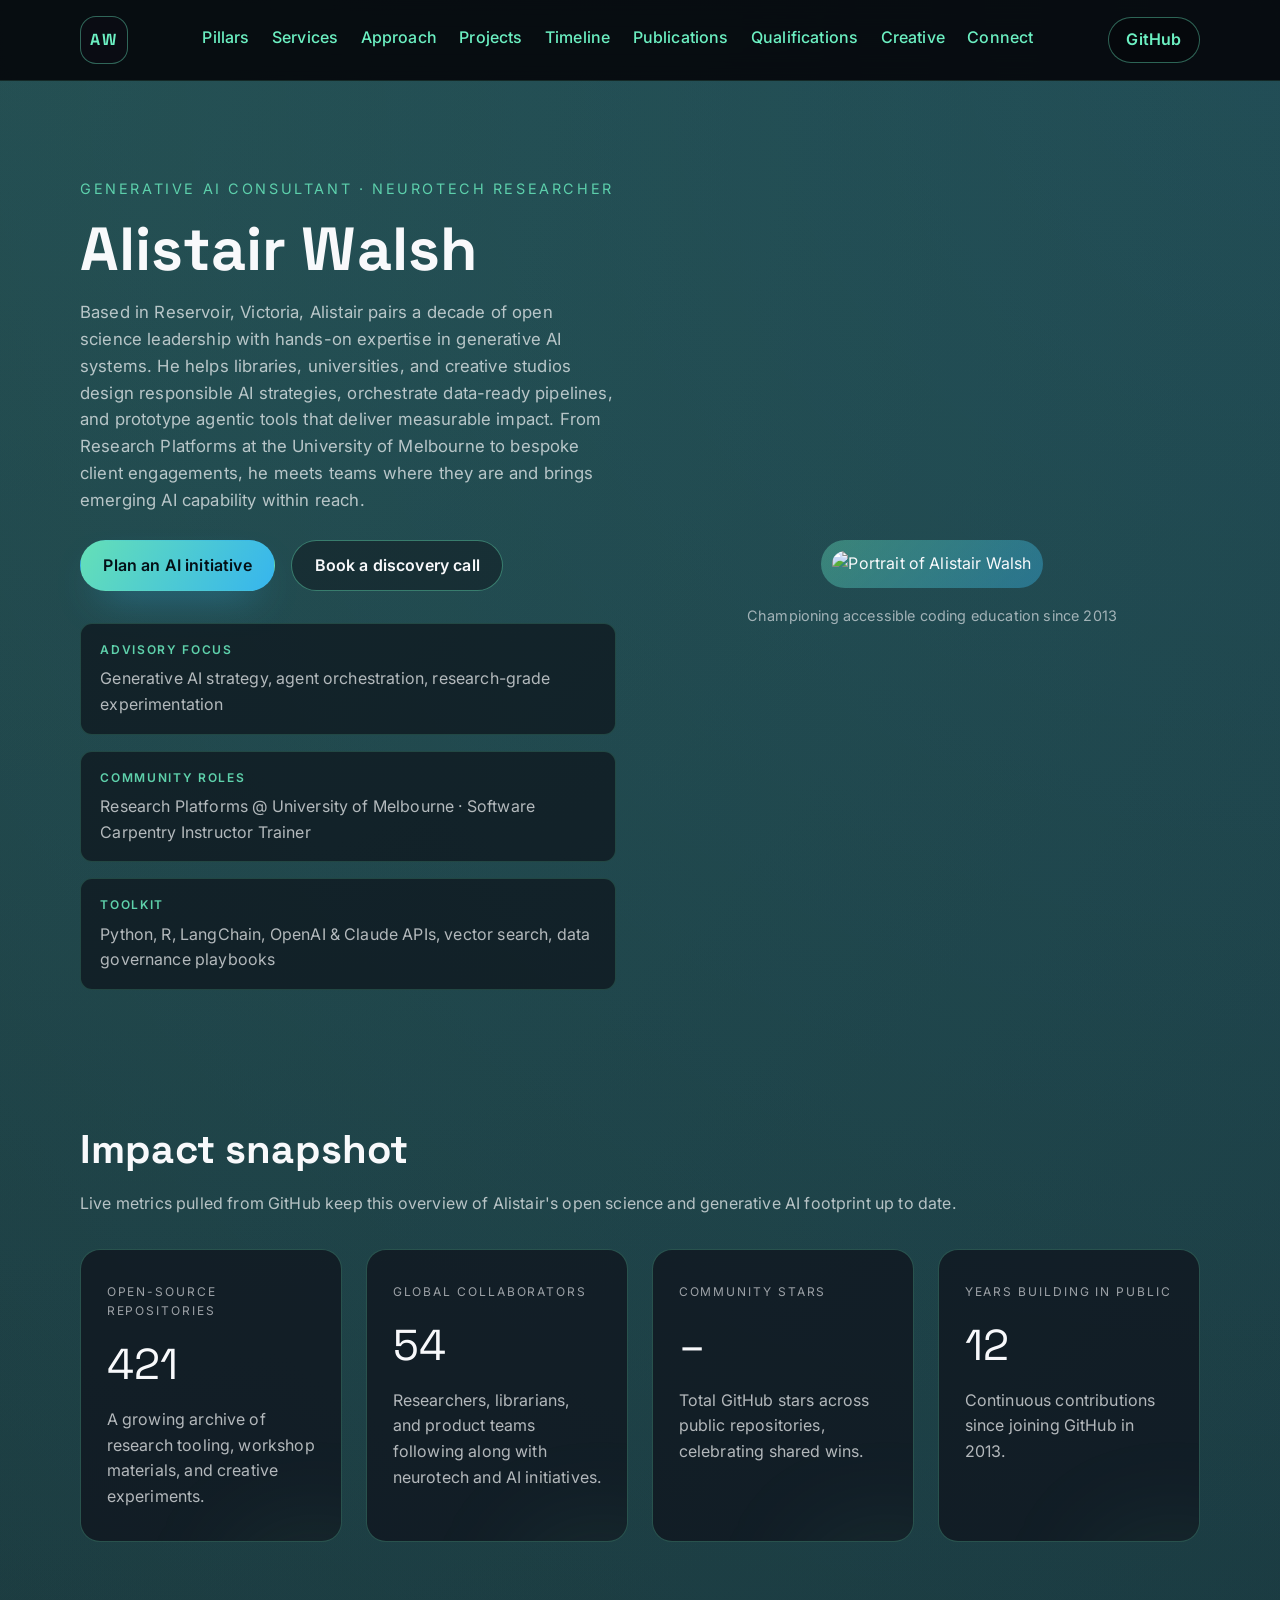
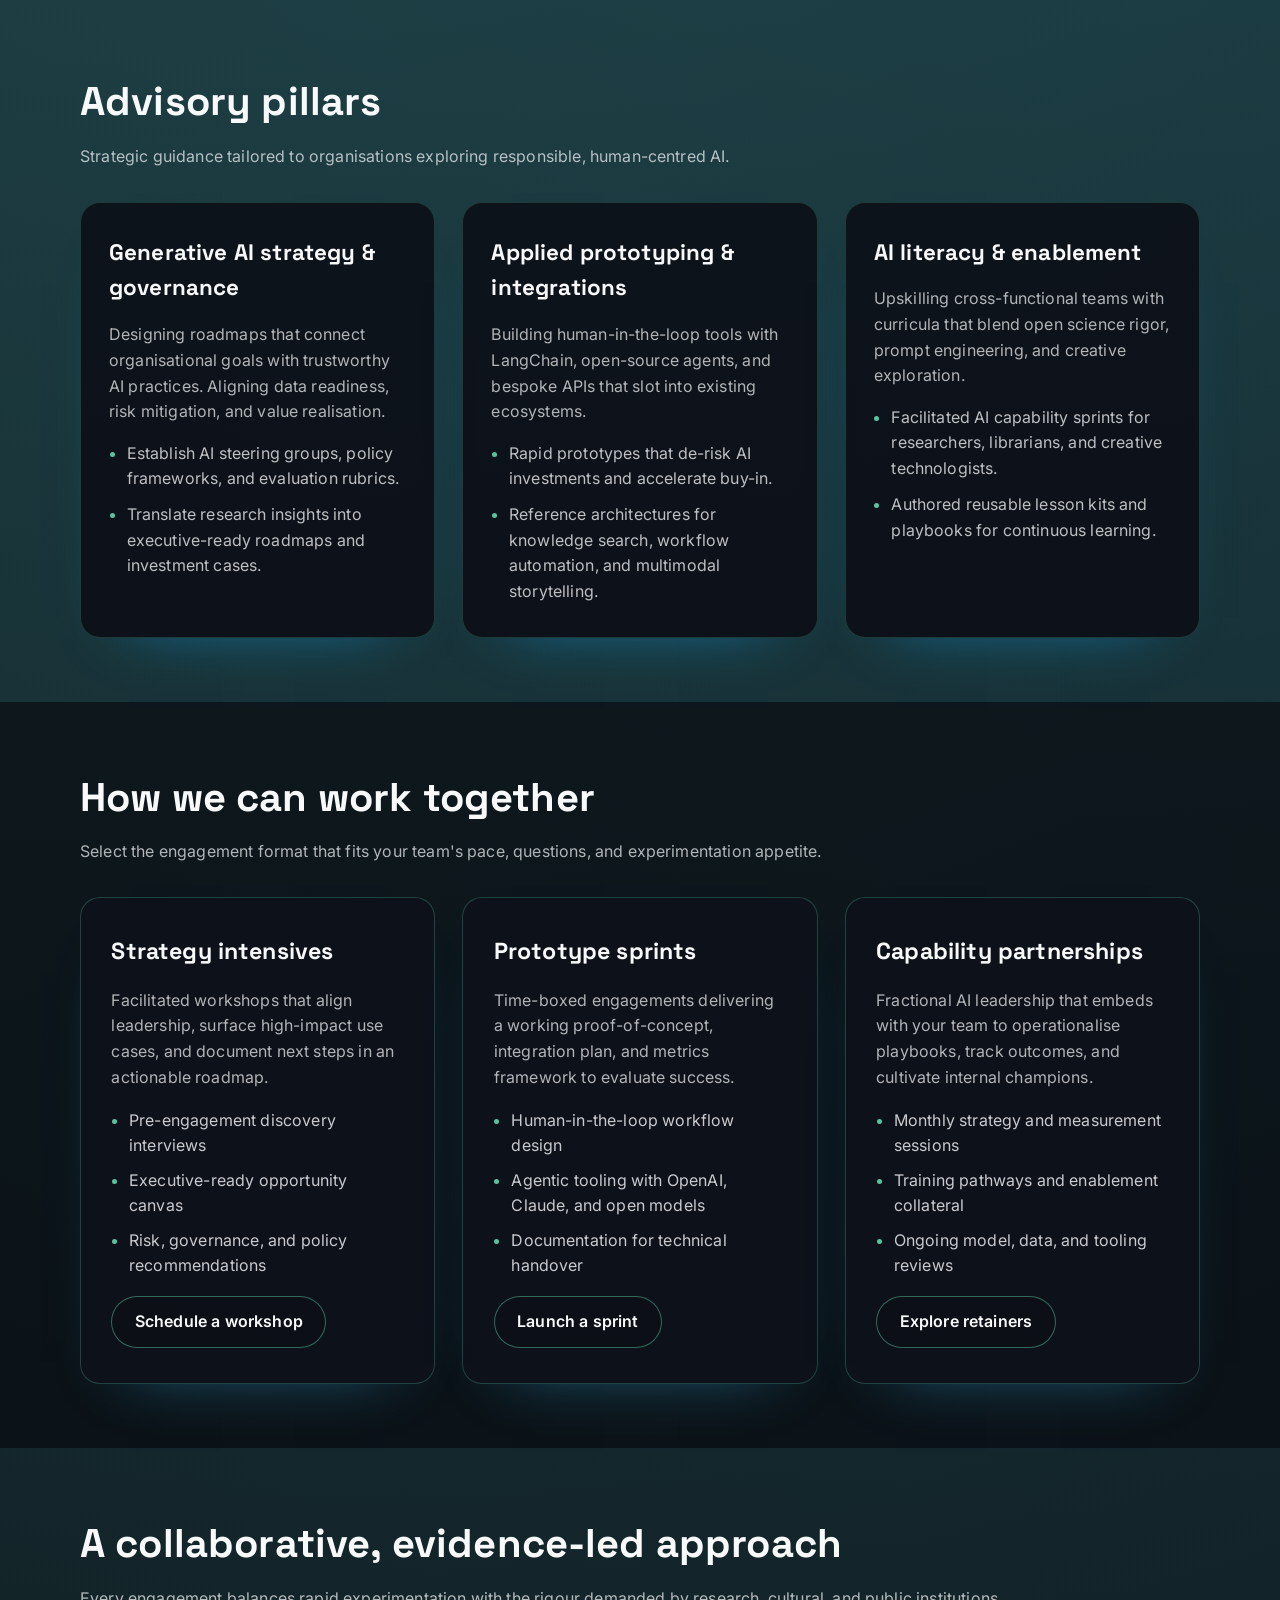
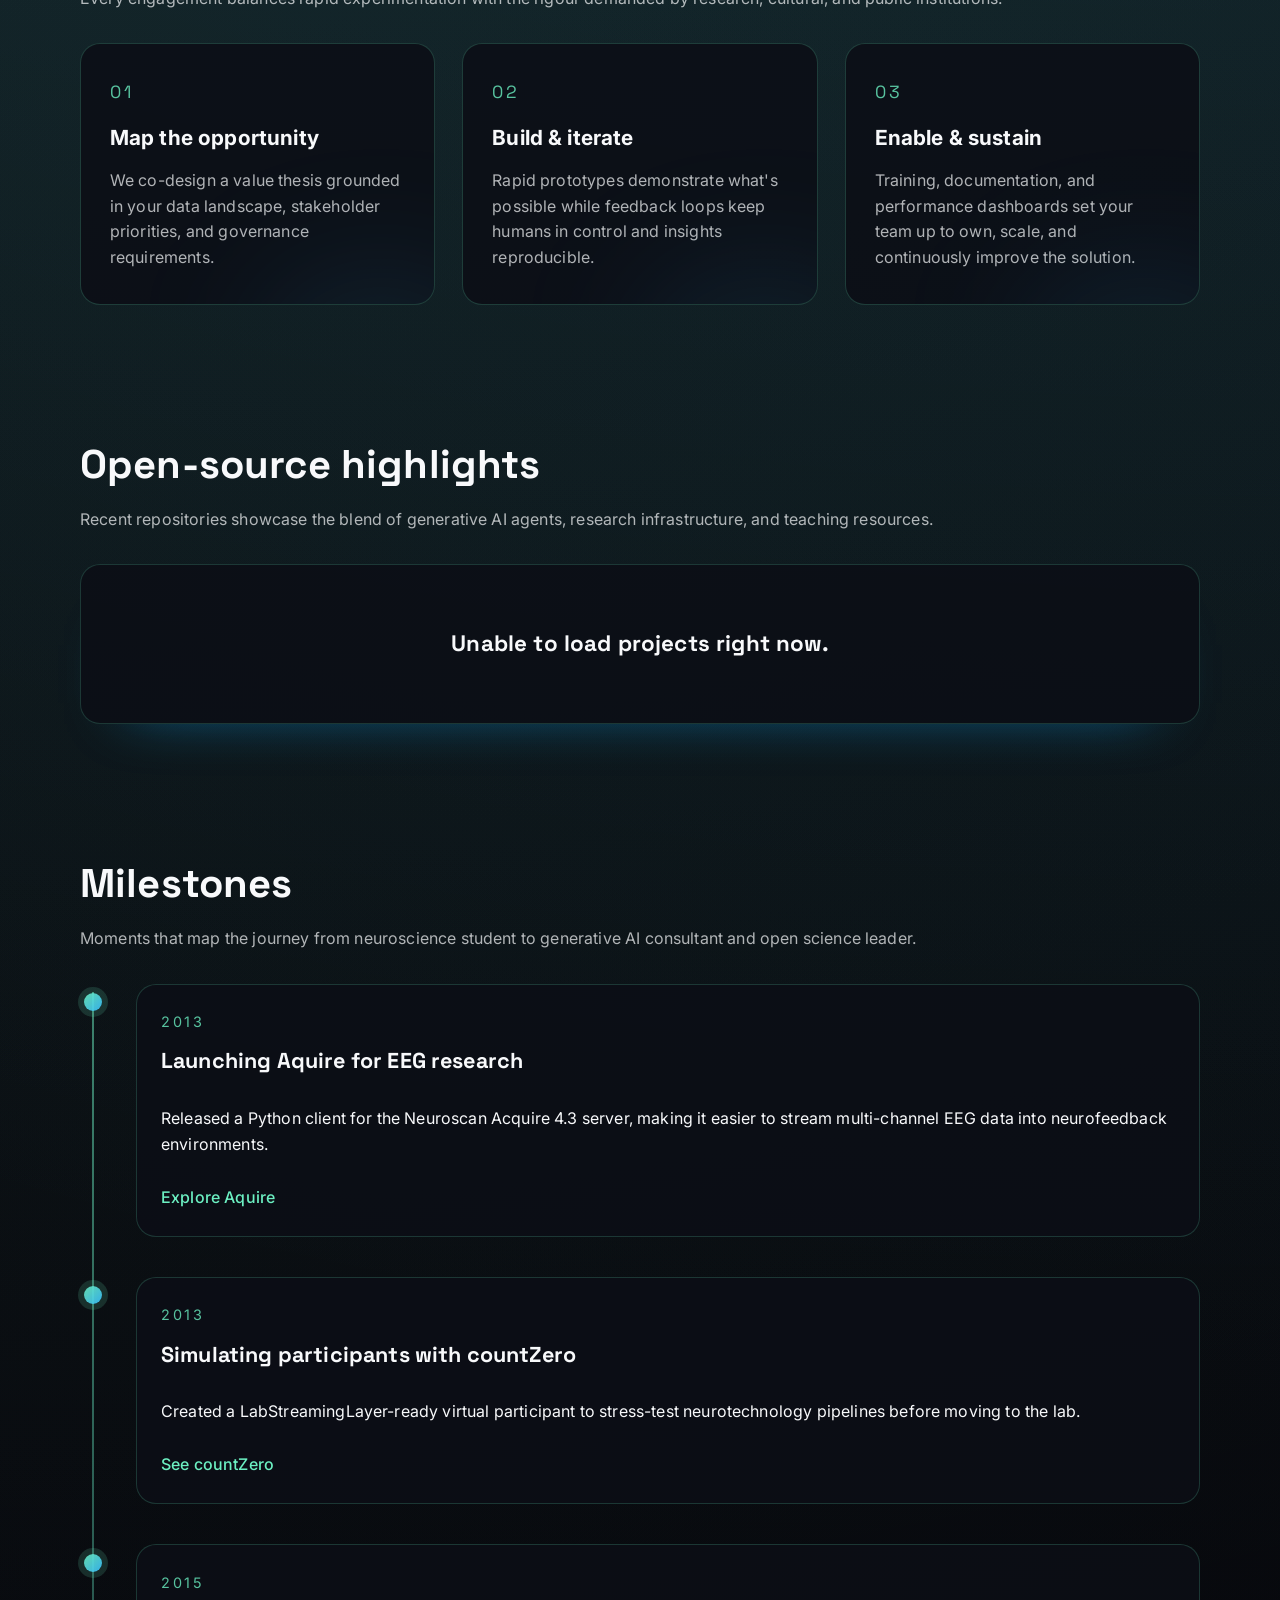
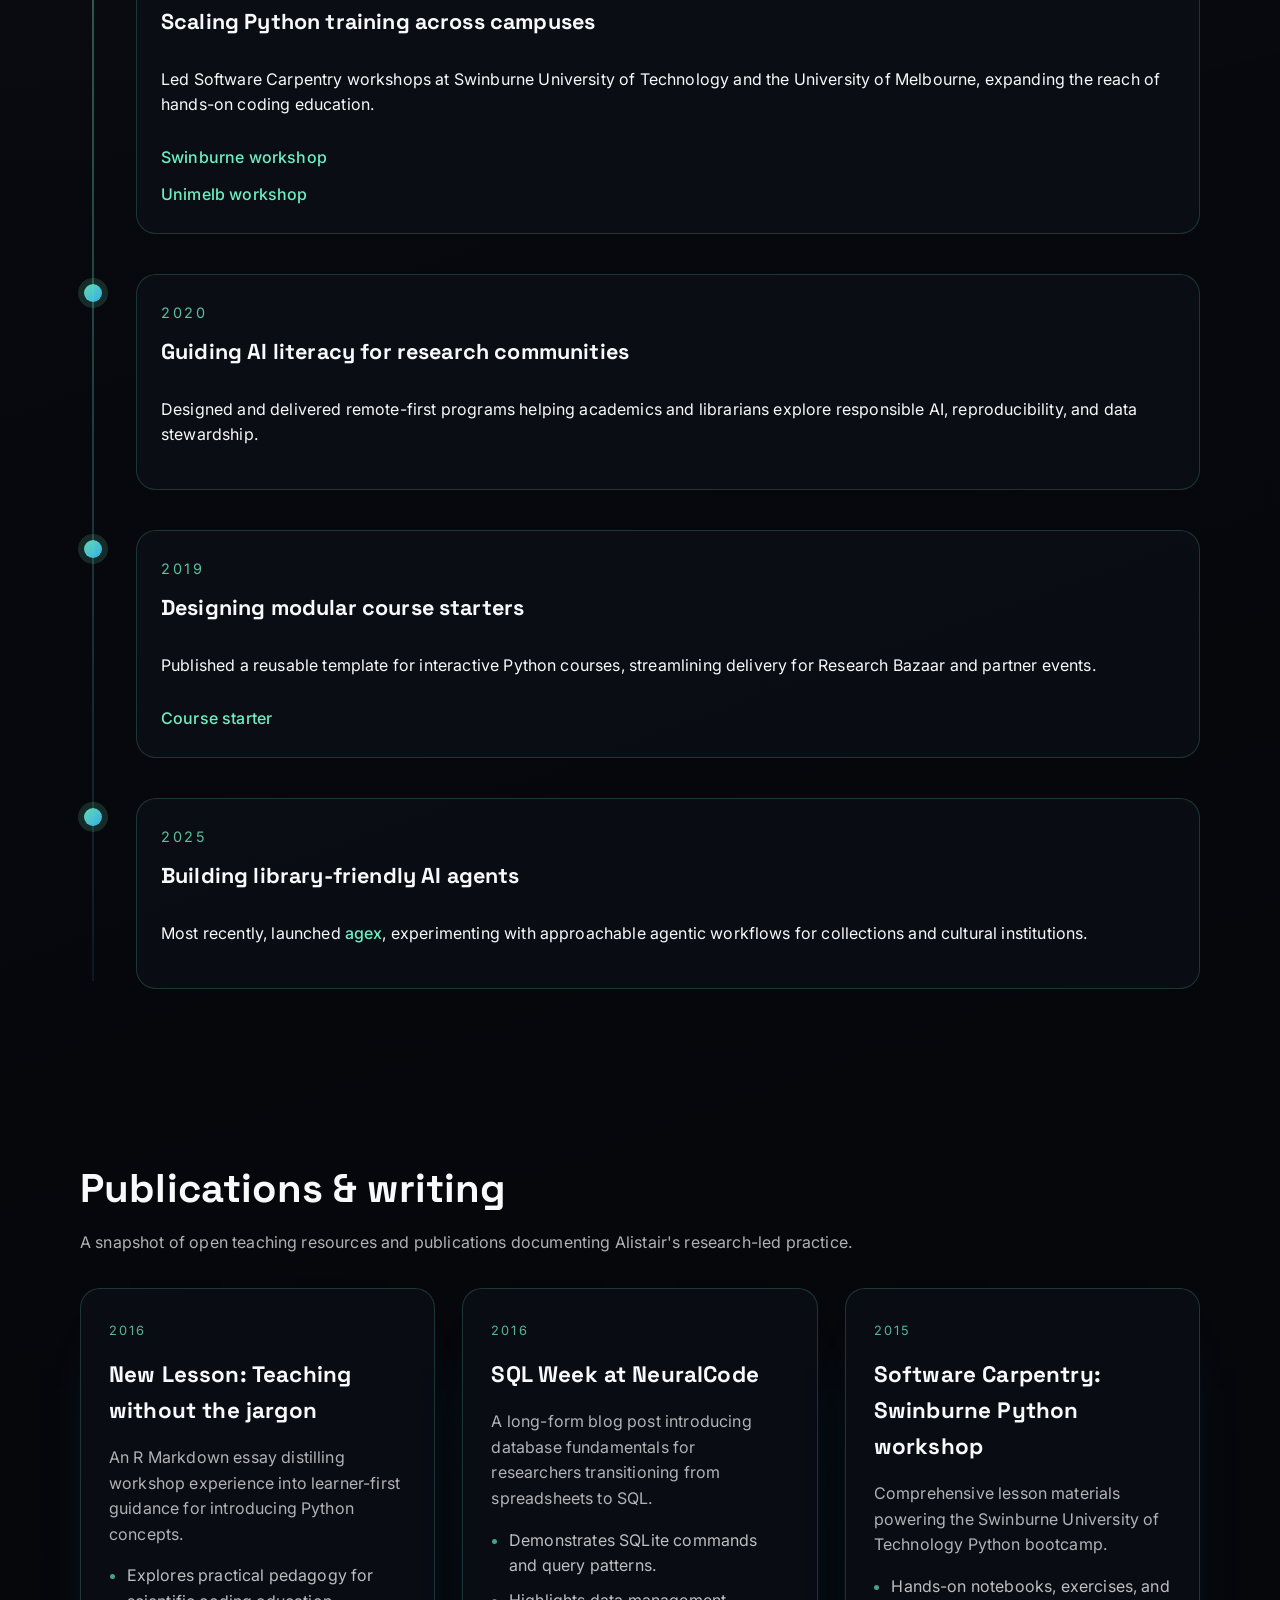
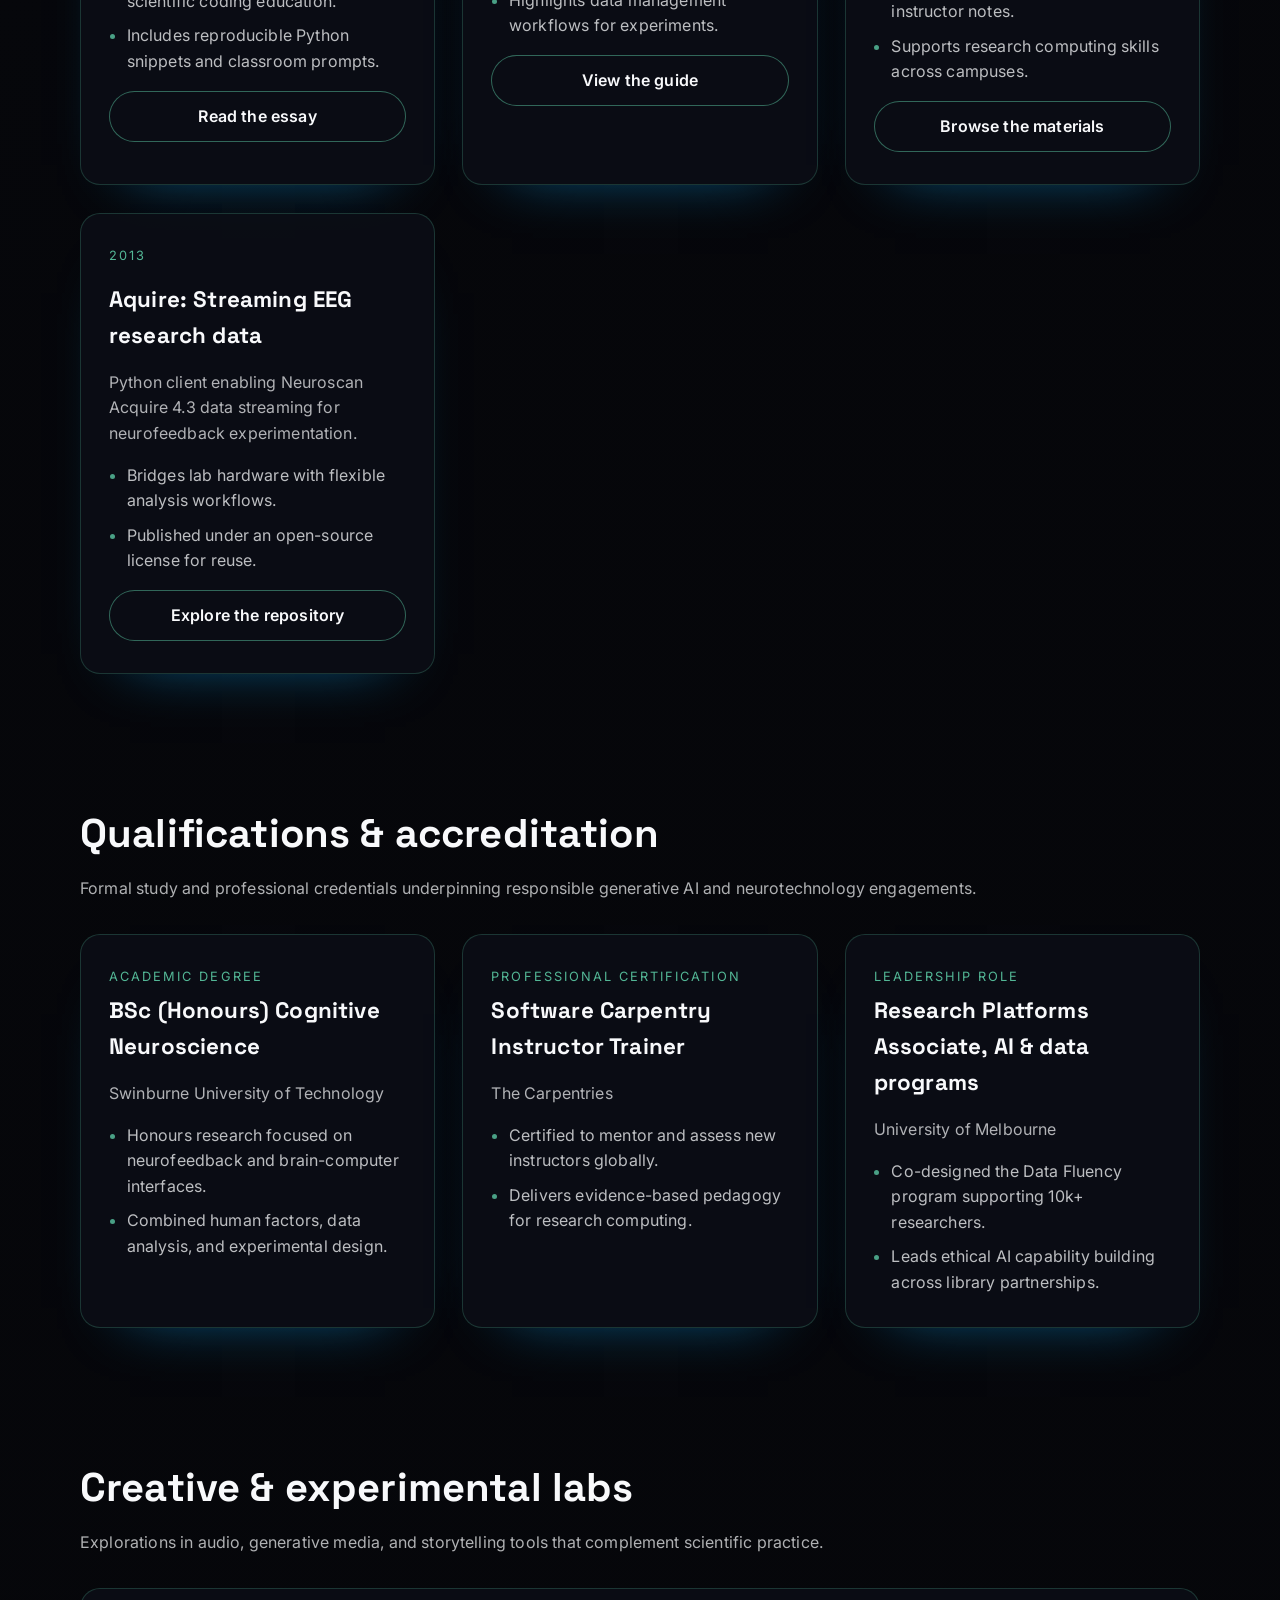
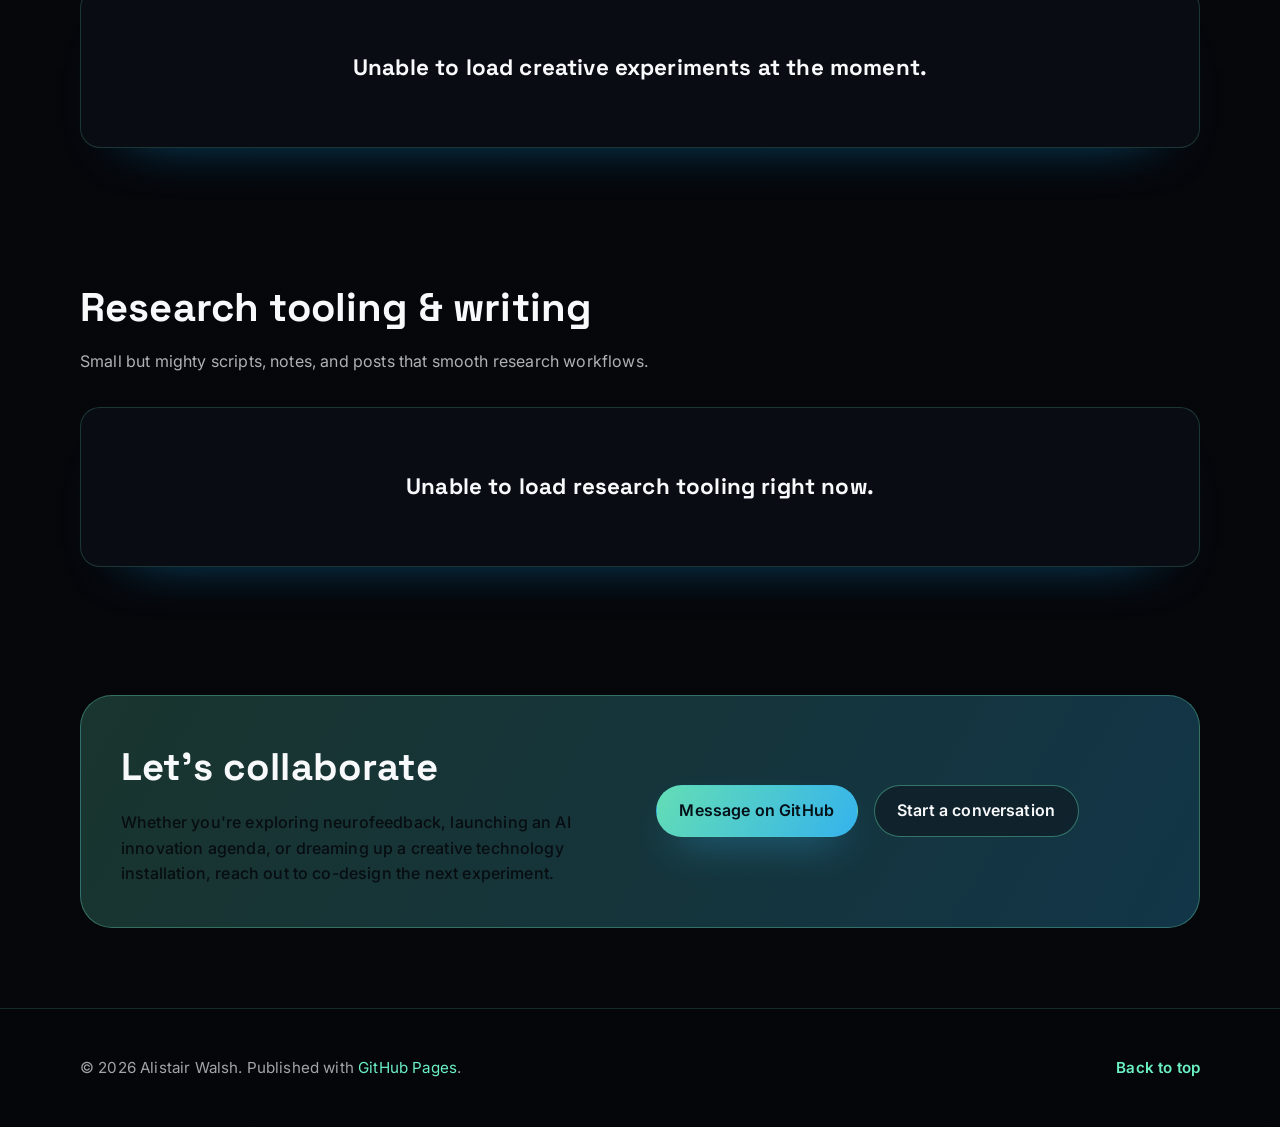
==== commit e3262aff: "Add publications and qualifications sections" ====
--- a/index.html
+++ b/index.html
@@ -24,6 +24,8 @@
           <a href="#approach">Approach</a>
           <a href="#projects">Projects</a>
           <a href="#timeline">Timeline</a>
+          <a href="#publications">Publications</a>
+          <a href="#qualifications">Qualifications</a>
           <a href="#creative">Creative</a>
           <a href="#contact">Connect</a>
         </nav>
@@ -284,6 +286,101 @@
         </div>
       </section>
 
+      <section class="publications" id="publications" aria-labelledby="publications-title">
+        <div class="container">
+          <div class="section-header">
+            <h2 id="publications-title">Publications &amp; writing</h2>
+            <p>A snapshot of open teaching resources and publications documenting Alistair's research-led practice.</p>
+          </div>
+          <div class="card-grid">
+            <article class="publication-card">
+              <time datetime="2016">2016</time>
+              <h3>New Lesson: Teaching without the jargon</h3>
+              <p>An R Markdown essay distilling workshop experience into learner-first guidance for introducing Python concepts.</p>
+              <ul>
+                <li>Explores practical pedagogy for scientific coding education.</li>
+                <li>Includes reproducible Python snippets and classroom prompts.</li>
+              </ul>
+              <a class="button ghost" href="https://github.com/alistairwalsh/alistairwalsh.github.io/blob/main/new_lesson.Rmd" target="_blank" rel="noopener">Read the essay</a>
+            </article>
+            <article class="publication-card">
+              <time datetime="2016">2016</time>
+              <h3>SQL Week at NeuralCode</h3>
+              <p>A long-form blog post introducing database fundamentals for researchers transitioning from spreadsheets to SQL.</p>
+              <ul>
+                <li>Demonstrates SQLite commands and query patterns.</li>
+                <li>Highlights data management workflows for experiments.</li>
+              </ul>
+              <a class="button ghost" href="https://github.com/alistairwalsh/alistairwalsh.github.io/blob/main/blog.md" target="_blank" rel="noopener">View the guide</a>
+            </article>
+            <article class="publication-card">
+              <time datetime="2015">2015</time>
+              <h3>Software Carpentry: Swinburne Python workshop</h3>
+              <p>Comprehensive lesson materials powering the Swinburne University of Technology Python bootcamp.</p>
+              <ul>
+                <li>Hands-on notebooks, exercises, and instructor notes.</li>
+                <li>Supports research computing skills across campuses.</li>
+              </ul>
+              <a class="button ghost" href="https://github.com/alistairwalsh/2015-05-04-swinpython" target="_blank" rel="noopener">Browse the materials</a>
+            </article>
+            <article class="publication-card">
+              <time datetime="2013">2013</time>
+              <h3>Aquire: Streaming EEG research data</h3>
+              <p>Python client enabling Neuroscan Acquire 4.3 data streaming for neurofeedback experimentation.</p>
+              <ul>
+                <li>Bridges lab hardware with flexible analysis workflows.</li>
+                <li>Published under an open-source license for reuse.</li>
+              </ul>
+              <a class="button ghost" href="https://github.com/alistairwalsh/Aquire" target="_blank" rel="noopener">Explore the repository</a>
+            </article>
+          </div>
+        </div>
+      </section>
+
+      <section class="qualifications" id="qualifications" aria-labelledby="qualifications-title">
+        <div class="container">
+          <div class="section-header">
+            <h2 id="qualifications-title">Qualifications &amp; accreditation</h2>
+            <p>Formal study and professional credentials underpinning responsible generative AI and neurotechnology engagements.</p>
+          </div>
+          <div class="credentials-grid">
+            <article class="credential-card">
+              <header>
+                <span class="credential-label">Academic degree</span>
+                <h3>BSc (Honours) Cognitive Neuroscience</h3>
+              </header>
+              <p>Swinburne University of Technology</p>
+              <ul>
+                <li>Honours research focused on neurofeedback and brain-computer interfaces.</li>
+                <li>Combined human factors, data analysis, and experimental design.</li>
+              </ul>
+            </article>
+            <article class="credential-card">
+              <header>
+                <span class="credential-label">Professional certification</span>
+                <h3>Software Carpentry Instructor Trainer</h3>
+              </header>
+              <p>The Carpentries</p>
+              <ul>
+                <li>Certified to mentor and assess new instructors globally.</li>
+                <li>Delivers evidence-based pedagogy for research computing.</li>
+              </ul>
+            </article>
+            <article class="credential-card">
+              <header>
+                <span class="credential-label">Leadership role</span>
+                <h3>Research Platforms Associate, AI &amp; data programs</h3>
+              </header>
+              <p>University of Melbourne</p>
+              <ul>
+                <li>Co-designed the Data Fluency program supporting 10k+ researchers.</li>
+                <li>Leads ethical AI capability building across library partnerships.</li>
+              </ul>
+            </article>
+          </div>
+        </div>
+      </section>
+
       <section class="creative" id="creative" aria-labelledby="creative-title">
         <div class="container">
           <div class="section-header">
--- a/stylesheets/stylesheet.css
+++ b/stylesheets/stylesheet.css
@@ -283,6 +283,8 @@
 .approach,
 .projects,
 .timeline,
+.publications,
+.qualifications,
 .creative,
 .toolbox,
 .callout {
@@ -343,7 +345,9 @@
 
 .focus-card,
 .project-card,
-.tool-card {
+.tool-card,
+.publication-card,
+.credential-card {
   padding: 2rem 1.75rem;
   border-radius: var(--radius-md);
   background: var(--surface-alt);
@@ -387,14 +391,20 @@
 .project-card:hover,
 .project-card:focus-within,
 .tool-card:hover,
-.tool-card:focus-within {
+.tool-card:focus-within,
+.publication-card:hover,
+.publication-card:focus-within,
+.credential-card:hover,
+.credential-card:focus-within {
   transform: translateY(-4px);
   border-color: rgba(108, 240, 194, 0.5);
 }
 
 .focus-card h3,
 .project-card h3,
-.tool-card h3 {
+.tool-card h3,
+.publication-card h3,
+.credential-card h3 {
   font-family: 'Space Grotesk', sans-serif;
   margin: 0;
   font-size: 1.4rem;
@@ -402,7 +412,9 @@
 
 .focus-card p,
 .project-card p,
-.tool-card p {
+.tool-card p,
+.publication-card p,
+.credential-card p {
   margin: 0;
   color: var(--muted);
 }
@@ -417,6 +429,46 @@
 
 .focus-card li::marker {
   color: rgba(108, 240, 194, 0.8);
+}
+
+.publication-card time {
+  font-size: 0.8rem;
+  text-transform: uppercase;
+  letter-spacing: 0.16em;
+  color: rgba(108, 240, 194, 0.75);
+}
+
+.publication-card ul,
+.credential-card ul {
+  margin: 0;
+  padding-left: 1.1rem;
+  color: rgba(248, 249, 251, 0.75);
+  display: grid;
+  gap: 0.55rem;
+}
+
+.publication-card li::marker,
+.credential-card li::marker {
+  color: rgba(108, 240, 194, 0.65);
+}
+
+.credentials-grid {
+  display: grid;
+  grid-template-columns: repeat(auto-fit, minmax(260px, 1fr));
+  gap: 1.7rem;
+}
+
+.credential-card header {
+  display: flex;
+  flex-direction: column;
+  gap: 0.4rem;
+}
+
+.credential-label {
+  font-size: 0.8rem;
+  text-transform: uppercase;
+  letter-spacing: 0.16em;
+  color: rgba(108, 240, 194, 0.75);
 }
 
 .services {
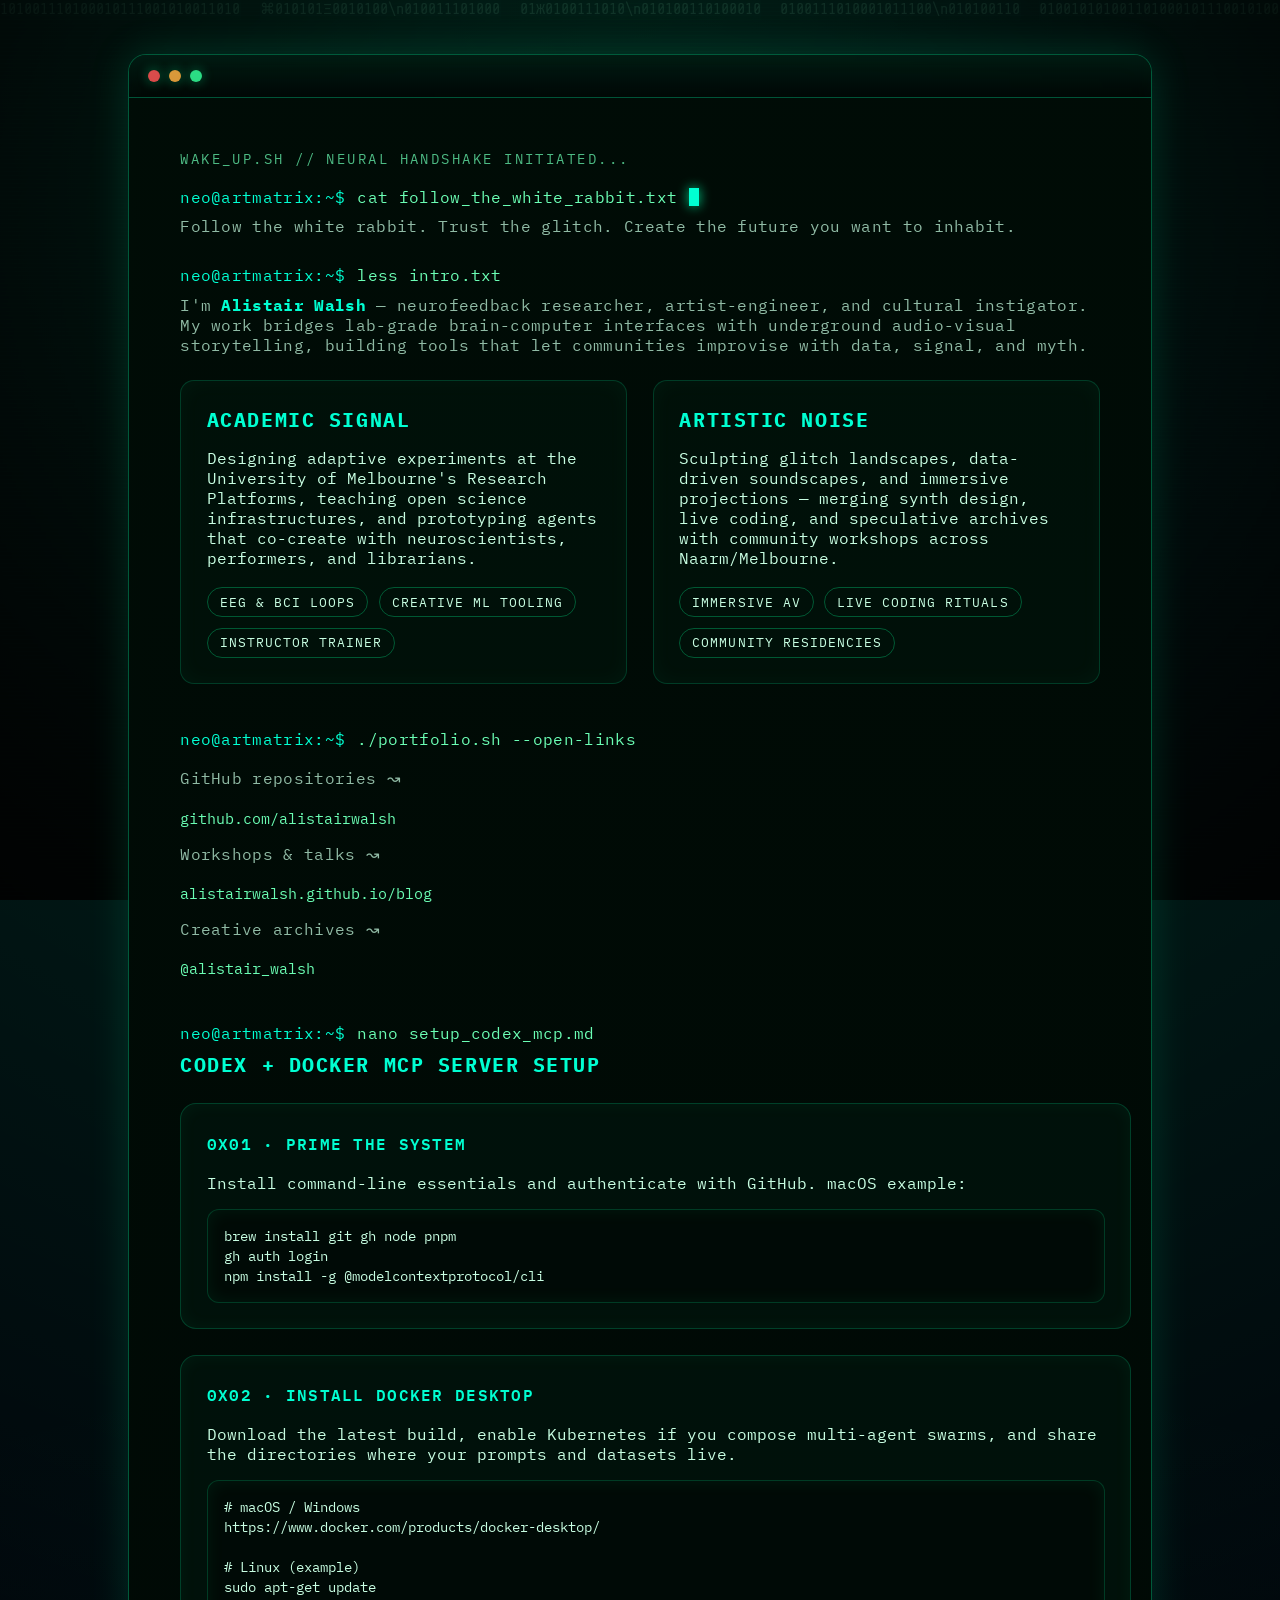
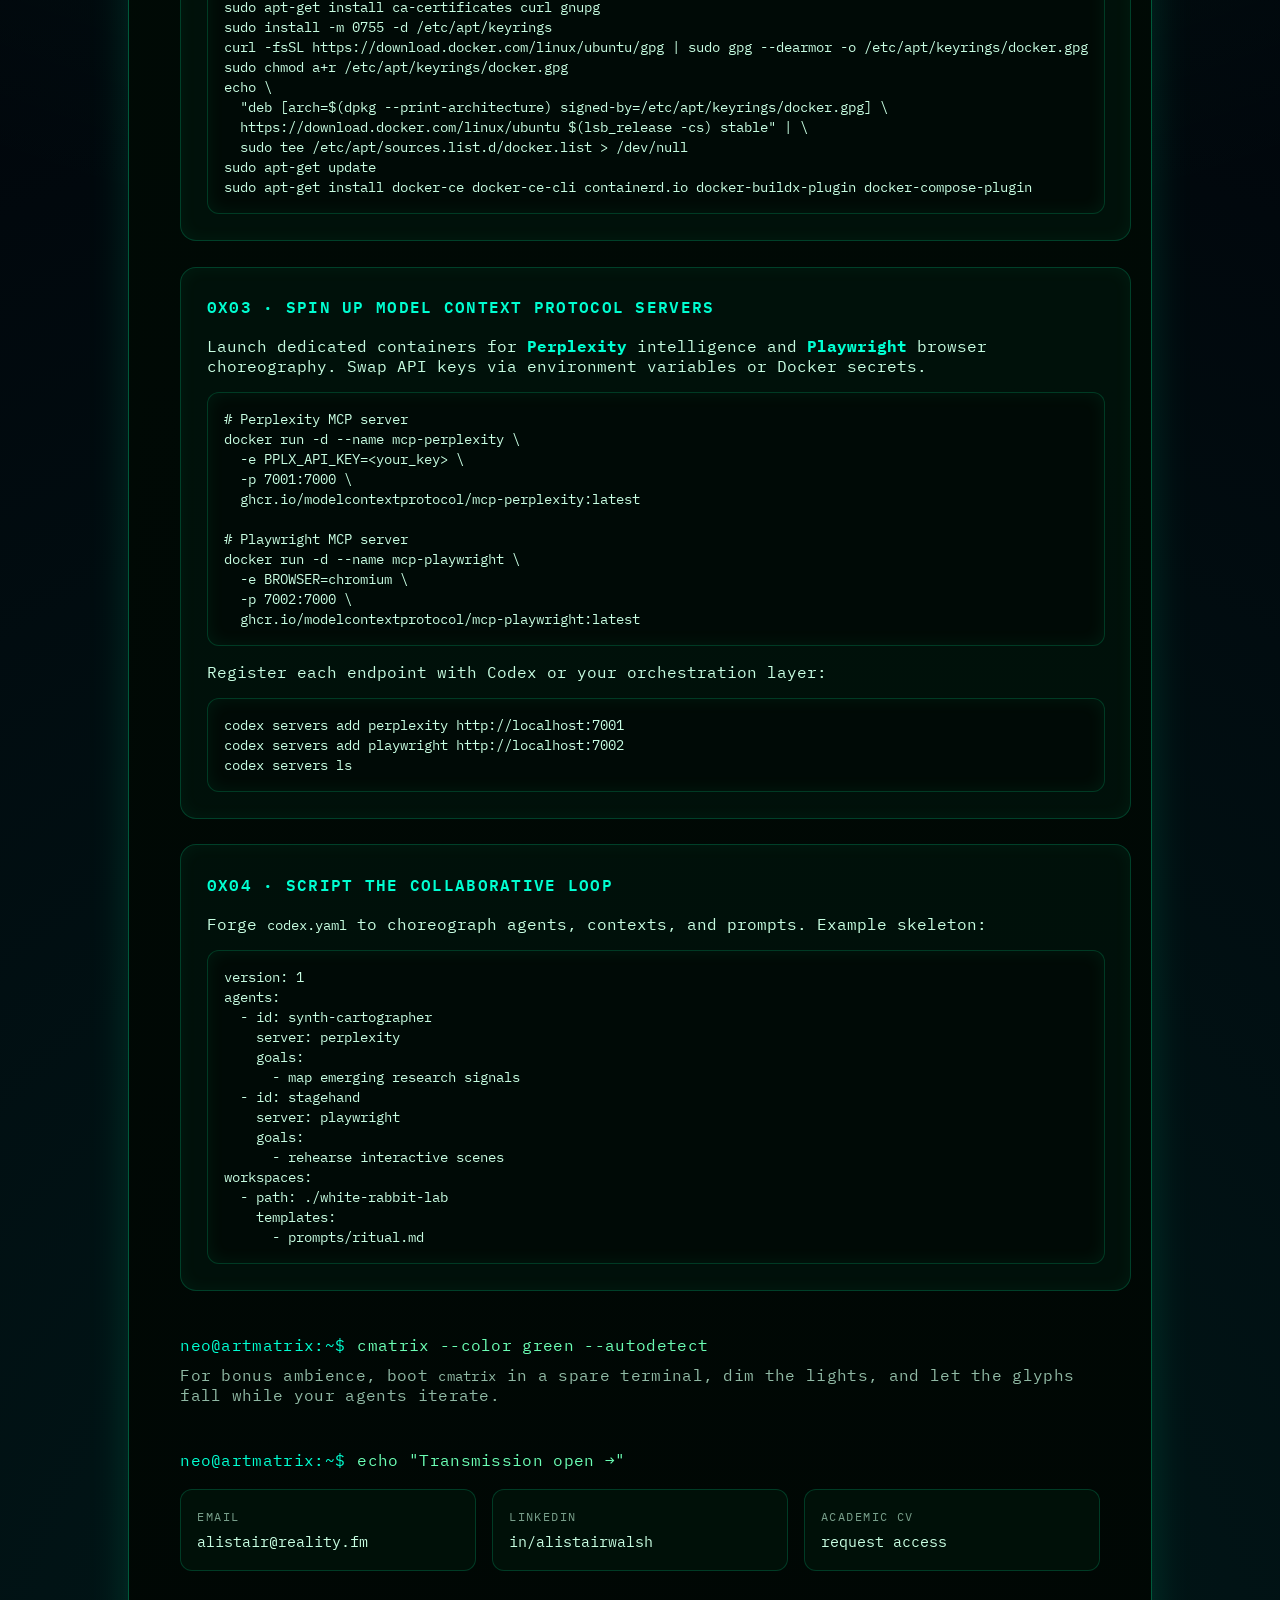
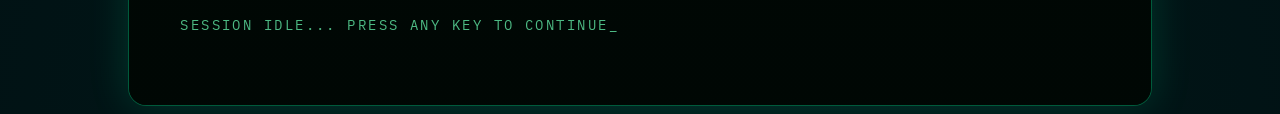
==== commit 5e45b445: "Reimagine landing page with Matrix terminal aesthetic" ====
--- a/index.html
+++ b/index.html
@@ -1,440 +1,240 @@
 <!DOCTYPE html>
 <html lang="en">
   <head>
-    <meta charset="utf-8">
-    <meta http-equiv="X-UA-Compatible" content="IE=edge">
-    <meta name="viewport" content="width=device-width, initial-scale=1">
-    <meta name="description" content="Alistair Walsh is a generative AI consultant and neurotechnology researcher helping organisations design ethical AI strategies, build agentic workflows, and upskill teams with open science practices.">
-    <title>Alistair Walsh | Generative AI Consultant &amp; Open Science Leader</title>
-    <link rel="preconnect" href="https://fonts.googleapis.com">
-    <link rel="preconnect" href="https://fonts.gstatic.com" crossorigin>
-    <link href="https://fonts.googleapis.com/css2?family=Inter:wght@400;500;600;700&amp;family=Space+Grotesk:wght@500;600;700&amp;display=swap" rel="stylesheet">
-    <link rel="stylesheet" href="stylesheets/stylesheet.css">
+    <meta charset="utf-8" />
+    <meta name="viewport" content="width=device-width, initial-scale=1" />
+    <meta
+      name="description"
+      content="Alistair Walsh | Neurofeedback researcher, creative technologist, and open culture advocate. Follow the white rabbit into academic and artistic signal plus hands-on setup notes for Codex, Docker MCP servers, and more."
+    />
+    <title>Follow the White Rabbit | Alistair Walsh</title>
+    <link rel="preconnect" href="https://fonts.googleapis.com" />
+    <link rel="preconnect" href="https://fonts.gstatic.com" crossorigin />
+    <link
+      href="https://fonts.googleapis.com/css2?family=IBM+Plex+Mono:wght@400;500;600;700&family=Share+Tech+Mono&display=swap"
+      rel="stylesheet"
+    />
+    <link rel="stylesheet" href="stylesheets/stylesheet.css" />
   </head>
   <body>
-    <header class="site-header" id="top">
-      <div class="container header-inner">
-        <a class="site-logo" href="#top" aria-label="Alistair Walsh home">
-          <span aria-hidden="true">AW</span>
-          <span class="sr-only">Alistair Walsh</span>
-        </a>
-        <nav class="primary-nav" aria-label="Primary">
-          <a href="#focus">Pillars</a>
-          <a href="#services">Services</a>
-          <a href="#approach">Approach</a>
-          <a href="#projects">Projects</a>
-          <a href="#timeline">Timeline</a>
-          <a href="#publications">Publications</a>
-          <a href="#qualifications">Qualifications</a>
-          <a href="#creative">Creative</a>
-          <a href="#contact">Connect</a>
-        </nav>
-        <a class="cta-link" href="https://github.com/alistairwalsh" target="_blank" rel="noopener">GitHub</a>
+    <div class="matrix-fall" aria-hidden="true">
+      <div
+        class="matrix-column"
+        data-stream="1010011101000101110010100110100101010011010001011100101001101001\nϞЖ01λ0110101010\n⟟010011101000101110010100110100101010011010001011100101001101001"
+      ></div>
+      <div
+        class="matrix-column delay-1"
+        data-stream="⌘010101Ξ0010100\n010011101000101110010100110100101010011010001011100101001101001010\n101001110100010111001010011010010101001101000101110010100110100101"
+      ></div>
+      <div
+        class="matrix-column delay-2"
+        data-stream="01Ж0100111010\n010100110100010111001010011010010101001101000101110010100110100101\n010011101000101110010100110100101010011010001011100101001101001010"
+      ></div>
+      <div
+        class="matrix-column delay-3"
+        data-stream="0100111010001011100\n010100110100010111001010011010010101001101000101110010100110100101\nϞ01001110100010111001010011010010101001101000101110010100110100101"
+      ></div>
+      <div
+        class="matrix-column delay-4"
+        data-stream="01001010100110100010111001010011010010101001101000101110010100110\n010011101000101110010100110100101010011010001011100101001101001010\nж01001110100010111001010011010010101001101000101110010100110100101"
+      ></div>
+    </div>
+    <main class="terminal" aria-labelledby="terminal-title">
+      <div class="terminal-frame">
+        <div class="terminal-header" role="presentation">
+          <span aria-hidden="true"></span>
+          <span aria-hidden="true"></span>
+          <span aria-hidden="true"></span>
+        </div>
+        <div class="terminal-screen">
+          <p class="line system" id="terminal-title">wake_up.sh // neural handshake initiated...</p>
+          <p class="line prompt">
+            <span class="prompt-label">neo@artmatrix:~$</span>
+            <span class="command">cat follow_the_white_rabbit.txt</span>
+            <span class="cursor" aria-hidden="true"></span>
+          </p>
+          <p class="line output">Follow the white rabbit. Trust the glitch. Create the future you want to inhabit.</p>
+
+          <section class="block">
+            <p class="line prompt">
+              <span class="prompt-label">neo@artmatrix:~$</span>
+              <span class="command">less intro.txt</span>
+            </p>
+            <p class="line output">
+              I'm <strong>Alistair Walsh</strong> — neurofeedback researcher, artist-engineer, and cultural instigator. My work
+              bridges lab-grade brain-computer interfaces with underground audio-visual storytelling, building tools that let
+              communities improvise with data, signal, and myth.
+            </p>
+            <div class="glow-grid">
+              <article class="glow-card">
+                <h2 class="block-title">Academic Signal</h2>
+                <p>
+                  Designing adaptive experiments at the University of Melbourne's Research Platforms, teaching open science
+                  infrastructures, and prototyping agents that co-create with neuroscientists, performers, and librarians.
+                </p>
+                <ul class="tag-list">
+                  <li>EEG &amp; BCI loops</li>
+                  <li>Creative ML tooling</li>
+                  <li>Instructor trainer</li>
+                </ul>
+              </article>
+              <article class="glow-card">
+                <h2 class="block-title">Artistic Noise</h2>
+                <p>
+                  Sculpting glitch landscapes, data-driven soundscapes, and immersive projections — merging synth design, live
+                  coding, and speculative archives with community workshops across Naarm/Melbourne.
+                </p>
+                <ul class="tag-list">
+                  <li>Immersive AV</li>
+                  <li>Live coding rituals</li>
+                  <li>Community residencies</li>
+                </ul>
+              </article>
+            </div>
+          </section>
+
+          <section class="block">
+            <p class="line prompt">
+              <span class="prompt-label">neo@artmatrix:~$</span>
+              <span class="command">./portfolio.sh --open-links</span>
+            </p>
+            <ul class="link-list">
+              <li>
+                <span class="line output">GitHub repositories ↝</span>
+                <a href="https://github.com/alistairwalsh" target="_blank" rel="noopener">github.com/alistairwalsh</a>
+              </li>
+              <li>
+                <span class="line output">Workshops &amp; talks ↝</span>
+                <a href="https://alistairwalsh.github.io/blog" target="_blank" rel="noopener">alistairwalsh.github.io/blog</a>
+              </li>
+              <li>
+                <span class="line output">Creative archives ↝</span>
+                <a href="https://www.instagram.com/alistair_walsh/" target="_blank" rel="noopener">@alistair_walsh</a>
+              </li>
+            </ul>
+          </section>
+
+          <section class="block">
+            <p class="line prompt">
+              <span class="prompt-label">neo@artmatrix:~$</span>
+              <span class="command">nano setup_codex_mcp.md</span>
+            </p>
+            <h2 class="block-title">Codex + Docker MCP Server Setup</h2>
+            <ol class="instruction-list">
+              <li>
+                <header>0x01 · Prime the system</header>
+                <p>
+                  Install command-line essentials and authenticate with GitHub. macOS example:
+                </p>
+                <pre><code>brew install git gh node pnpm
+gh auth login
+npm install -g @modelcontextprotocol/cli</code></pre>
+              </li>
+              <li>
+                <header>0x02 · Install Docker Desktop</header>
+                <p>
+                  Download the latest build, enable Kubernetes if you compose multi-agent swarms, and share the directories
+                  where your prompts and datasets live.
+                </p>
+                <pre><code># macOS / Windows
+https://www.docker.com/products/docker-desktop/
+
+# Linux (example)
+sudo apt-get update
+sudo apt-get install ca-certificates curl gnupg
+sudo install -m 0755 -d /etc/apt/keyrings
+curl -fsSL https://download.docker.com/linux/ubuntu/gpg | sudo gpg --dearmor -o /etc/apt/keyrings/docker.gpg
+sudo chmod a+r /etc/apt/keyrings/docker.gpg
+echo \
+  "deb [arch=$(dpkg --print-architecture) signed-by=/etc/apt/keyrings/docker.gpg] \
+  https://download.docker.com/linux/ubuntu $(lsb_release -cs) stable" | \
+  sudo tee /etc/apt/sources.list.d/docker.list > /dev/null
+sudo apt-get update
+sudo apt-get install docker-ce docker-ce-cli containerd.io docker-buildx-plugin docker-compose-plugin</code></pre>
+              </li>
+              <li>
+                <header>0x03 · Spin up Model Context Protocol servers</header>
+                <p>
+                  Launch dedicated containers for <strong>Perplexity</strong> intelligence and <strong>Playwright</strong> browser
+                  choreography. Swap API keys via environment variables or Docker secrets.</p>
+                <pre><code># Perplexity MCP server
+docker run -d --name mcp-perplexity \
+  -e PPLX_API_KEY=&lt;your_key&gt; \
+  -p 7001:7000 \
+  ghcr.io/modelcontextprotocol/mcp-perplexity:latest
+
+# Playwright MCP server
+docker run -d --name mcp-playwright \
+  -e BROWSER=chromium \
+  -p 7002:7000 \
+  ghcr.io/modelcontextprotocol/mcp-playwright:latest</code></pre>
+                <p>
+                  Register each endpoint with Codex or your orchestration layer:
+                </p>
+                <pre><code>codex servers add perplexity http://localhost:7001
+codex servers add playwright http://localhost:7002
+codex servers ls</code></pre>
+              </li>
+              <li>
+                <header>0x04 · Script the collaborative loop</header>
+                <p>
+                  Forge <code>codex.yaml</code> to choreograph agents, contexts, and prompts. Example skeleton:</p>
+                <pre><code>version: 1
+agents:
+  - id: synth-cartographer
+    server: perplexity
+    goals:
+      - map emerging research signals
+  - id: stagehand
+    server: playwright
+    goals:
+      - rehearse interactive scenes
+workspaces:
+  - path: ./white-rabbit-lab
+    templates:
+      - prompts/ritual.md</code></pre>
+              </li>
+            </ol>
+          </section>
+
+          <section class="block">
+            <p class="line prompt">
+              <span class="prompt-label">neo@artmatrix:~$</span>
+              <span class="command">cmatrix --color green --autodetect</span>
+            </p>
+            <p class="line output">
+              For bonus ambience, boot <code>cmatrix</code> in a spare terminal, dim the lights, and let the glyphs fall while your
+              agents iterate.
+            </p>
+          </section>
+
+          <section class="block">
+            <p class="line prompt">
+              <span class="prompt-label">neo@artmatrix:~$</span>
+              <span class="command">echo "Transmission open →"</span>
+            </p>
+            <div class="contact-grid">
+              <a class="contact-card" href="mailto:alistair@reality.fm">
+                <span class="label">Email</span>
+                <span class="value">alistair@reality.fm</span>
+              </a>
+              <a class="contact-card" href="https://linkedin.com/in/alistairwalsh" target="_blank" rel="noopener">
+                <span class="label">LinkedIn</span>
+                <span class="value">in/alistairwalsh</span>
+              </a>
+              <a
+                class="contact-card"
+                href="mailto:alistair@reality.fm?subject=Academic%20CV%20request"
+              >
+                <span class="label">Academic CV</span>
+                <span class="value">request access</span>
+              </a>
+            </div>
+          </section>
+
+          <p class="line system">Session idle... press any key to continue_</p>
+        </div>
       </div>
-    </header>
-
-    <main>
-      <section class="hero" aria-labelledby="hero-title">
-        <div class="container hero-grid">
-          <div class="hero-copy">
-            <p class="eyebrow">Generative AI consultant · Neurotech researcher</p>
-            <h1 id="hero-title">Alistair Walsh</h1>
-            <p class="hero-intro">
-              Based in Reservoir, Victoria, Alistair pairs a decade of open science leadership with hands-on expertise in
-              generative AI systems. He helps libraries, universities, and creative studios design responsible AI
-              strategies, orchestrate data-ready pipelines, and prototype agentic tools that deliver measurable impact.
-              From Research Platforms at the University of Melbourne to bespoke client engagements, he meets teams where
-              they are and brings emerging AI capability within reach.
-            </p>
-            <div class="hero-actions">
-              <a class="button primary" href="#services">Plan an AI initiative</a>
-              <a class="button ghost" href="#contact">Book a discovery call</a>
-            </div>
-            <dl class="hero-highlights">
-              <div>
-                <dt>Advisory focus</dt>
-                <dd>Generative AI strategy, agent orchestration, research-grade experimentation</dd>
-              </div>
-              <div>
-                <dt>Community roles</dt>
-                <dd>Research Platforms @ University of Melbourne · Software Carpentry Instructor Trainer</dd>
-              </div>
-              <div>
-                <dt>Toolkit</dt>
-                <dd>Python, R, LangChain, OpenAI &amp; Claude APIs, vector search, data governance playbooks</dd>
-              </div>
-            </dl>
-          </div>
-          <figure class="hero-media">
-            <div class="portrait-frame" aria-hidden="true">
-              <img src="https://avatars.githubusercontent.com/u/5056954?v=4" alt="Portrait of Alistair Walsh">
-            </div>
-            <figcaption>Championing accessible coding education since 2013</figcaption>
-          </figure>
-        </div>
-      </section>
-
-      <section class="stats" aria-labelledby="impact-title">
-        <div class="container">
-          <div class="section-header">
-            <h2 id="impact-title">Impact snapshot</h2>
-            <p>Live metrics pulled from GitHub keep this overview of Alistair's open science and generative AI footprint up to date.</p>
-          </div>
-          <div class="stats-grid" role="list">
-            <article class="stat-card" role="listitem">
-              <span class="stat-label">Open-source repositories</span>
-              <span class="stat-value" data-stat="repos" aria-live="polite">421</span>
-              <p class="stat-description">A growing archive of research tooling, workshop materials, and creative experiments.</p>
-            </article>
-            <article class="stat-card" role="listitem">
-              <span class="stat-label">Global collaborators</span>
-              <span class="stat-value" data-stat="followers" aria-live="polite">54</span>
-              <p class="stat-description">Researchers, librarians, and product teams following along with neurotech and AI initiatives.</p>
-            </article>
-            <article class="stat-card" role="listitem">
-              <span class="stat-label">Community stars</span>
-              <span class="stat-value" data-stat="stars" aria-live="polite">–</span>
-              <p class="stat-description">Total GitHub stars across public repositories, celebrating shared wins.</p>
-            </article>
-            <article class="stat-card" role="listitem">
-              <span class="stat-label">Years building in public</span>
-              <span class="stat-value" data-stat="years" aria-live="polite">12</span>
-              <p class="stat-description">Continuous contributions since joining GitHub in 2013.</p>
-            </article>
-          </div>
-        </div>
-      </section>
-
-      <section class="focus" id="focus" aria-labelledby="focus-title">
-        <div class="container">
-          <div class="section-header">
-            <h2 id="focus-title">Advisory pillars</h2>
-            <p>Strategic guidance tailored to organisations exploring responsible, human-centred AI.</p>
-          </div>
-          <div class="card-grid">
-            <article class="focus-card">
-              <h3>Generative AI strategy &amp; governance</h3>
-              <p>Designing roadmaps that connect organisational goals with trustworthy AI practices. Aligning data readiness, risk mitigation, and value realisation.</p>
-              <ul>
-                <li>Establish AI steering groups, policy frameworks, and evaluation rubrics.</li>
-                <li>Translate research insights into executive-ready roadmaps and investment cases.</li>
-              </ul>
-            </article>
-            <article class="focus-card">
-              <h3>Applied prototyping &amp; integrations</h3>
-              <p>Building human-in-the-loop tools with LangChain, open-source agents, and bespoke APIs that slot into existing ecosystems.</p>
-              <ul>
-                <li>Rapid prototypes that de-risk AI investments and accelerate buy-in.</li>
-                <li>Reference architectures for knowledge search, workflow automation, and multimodal storytelling.</li>
-              </ul>
-            </article>
-            <article class="focus-card">
-              <h3>AI literacy &amp; enablement</h3>
-              <p>Upskilling cross-functional teams with curricula that blend open science rigor, prompt engineering, and creative exploration.</p>
-              <ul>
-                <li>Facilitated AI capability sprints for researchers, librarians, and creative technologists.</li>
-                <li>Authored reusable lesson kits and playbooks for continuous learning.</li>
-              </ul>
-            </article>
-          </div>
-        </div>
-      </section>
-
-      <section class="services" id="services" aria-labelledby="services-title">
-        <div class="container">
-          <div class="section-header">
-            <h2 id="services-title">How we can work together</h2>
-            <p>Select the engagement format that fits your team's pace, questions, and experimentation appetite.</p>
-          </div>
-          <div class="service-grid">
-            <article class="service-card">
-              <h3>Strategy intensives</h3>
-              <p>Facilitated workshops that align leadership, surface high-impact use cases, and document next steps in an actionable roadmap.</p>
-              <ul>
-                <li>Pre-engagement discovery interviews</li>
-                <li>Executive-ready opportunity canvas</li>
-                <li>Risk, governance, and policy recommendations</li>
-              </ul>
-              <a class="button ghost" href="#contact">Schedule a workshop</a>
-            </article>
-            <article class="service-card">
-              <h3>Prototype sprints</h3>
-              <p>Time-boxed engagements delivering a working proof-of-concept, integration plan, and metrics framework to evaluate success.</p>
-              <ul>
-                <li>Human-in-the-loop workflow design</li>
-                <li>Agentic tooling with OpenAI, Claude, and open models</li>
-                <li>Documentation for technical handover</li>
-              </ul>
-              <a class="button ghost" href="#contact">Launch a sprint</a>
-            </article>
-            <article class="service-card">
-              <h3>Capability partnerships</h3>
-              <p>Fractional AI leadership that embeds with your team to operationalise playbooks, track outcomes, and cultivate internal champions.</p>
-              <ul>
-                <li>Monthly strategy and measurement sessions</li>
-                <li>Training pathways and enablement collateral</li>
-                <li>Ongoing model, data, and tooling reviews</li>
-              </ul>
-              <a class="button ghost" href="#contact">Explore retainers</a>
-            </article>
-          </div>
-        </div>
-      </section>
-
-      <section class="approach" id="approach" aria-labelledby="approach-title">
-        <div class="container">
-          <div class="section-header">
-            <h2 id="approach-title">A collaborative, evidence-led approach</h2>
-            <p>Every engagement balances rapid experimentation with the rigour demanded by research, cultural, and public institutions.</p>
-          </div>
-          <div class="approach-steps">
-            <article class="approach-step">
-              <div class="step-number" aria-hidden="true">01</div>
-              <h3>Map the opportunity</h3>
-              <p>We co-design a value thesis grounded in your data landscape, stakeholder priorities, and governance requirements.</p>
-            </article>
-            <article class="approach-step">
-              <div class="step-number" aria-hidden="true">02</div>
-              <h3>Build &amp; iterate</h3>
-              <p>Rapid prototypes demonstrate what's possible while feedback loops keep humans in control and insights reproducible.</p>
-            </article>
-            <article class="approach-step">
-              <div class="step-number" aria-hidden="true">03</div>
-              <h3>Enable &amp; sustain</h3>
-              <p>Training, documentation, and performance dashboards set your team up to own, scale, and continuously improve the solution.</p>
-            </article>
-          </div>
-        </div>
-      </section>
-
-      <section class="projects" id="projects" aria-labelledby="projects-title">
-        <div class="container">
-          <div class="section-header">
-            <h2 id="projects-title">Open-source highlights</h2>
-            <p>Recent repositories showcase the blend of generative AI agents, research infrastructure, and teaching resources.</p>
-          </div>
-          <div class="card-grid" id="project-grid" aria-live="polite">
-            <article class="project-card placeholder">
-              <h3>Loading projects…</h3>
-              <p>This section populates with the latest non-fork repositories from GitHub.</p>
-            </article>
-          </div>
-        </div>
-      </section>
-
-      <section class="timeline" id="timeline" aria-labelledby="timeline-title">
-        <div class="container">
-          <div class="section-header">
-            <h2 id="timeline-title">Milestones</h2>
-            <p>Moments that map the journey from neuroscience student to generative AI consultant and open science leader.</p>
-          </div>
-          <ol class="timeline-list">
-            <li>
-              <div class="timeline-marker" aria-hidden="true"></div>
-              <div class="timeline-content">
-                <time datetime="2013">2013</time>
-                <h3>Launching Aquire for EEG research</h3>
-                <p>Released a Python client for the Neuroscan Acquire 4.3 server, making it easier to stream multi-channel EEG data into neurofeedback environments.</p>
-                <a href="https://github.com/alistairwalsh/Aquire" target="_blank" rel="noopener">Explore Aquire</a>
-              </div>
-            </li>
-            <li>
-              <div class="timeline-marker" aria-hidden="true"></div>
-              <div class="timeline-content">
-                <time datetime="2013">2013</time>
-                <h3>Simulating participants with countZero</h3>
-                <p>Created a LabStreamingLayer-ready virtual participant to stress-test neurotechnology pipelines before moving to the lab.</p>
-                <a href="https://github.com/alistairwalsh/countZero" target="_blank" rel="noopener">See countZero</a>
-              </div>
-            </li>
-            <li>
-              <div class="timeline-marker" aria-hidden="true"></div>
-              <div class="timeline-content">
-                <time datetime="2015">2015</time>
-                <h3>Scaling Python training across campuses</h3>
-                <p>Led Software Carpentry workshops at Swinburne University of Technology and the University of Melbourne, expanding the reach of hands-on coding education.</p>
-                <a href="https://github.com/alistairwalsh/2015-05-04-swinpython" target="_blank" rel="noopener">Swinburne workshop</a>
-                <a href="https://github.com/alistairwalsh/2015-05-25-unimelb" target="_blank" rel="noopener">Unimelb workshop</a>
-              </div>
-            </li>
-            <li>
-              <div class="timeline-marker" aria-hidden="true"></div>
-              <div class="timeline-content">
-                <time datetime="2020">2020</time>
-                <h3>Guiding AI literacy for research communities</h3>
-                <p>Designed and delivered remote-first programs helping academics and librarians explore responsible AI, reproducibility, and data stewardship.</p>
-              </div>
-            </li>
-            <li>
-              <div class="timeline-marker" aria-hidden="true"></div>
-              <div class="timeline-content">
-                <time datetime="2019">2019</time>
-                <h3>Designing modular course starters</h3>
-                <p>Published a reusable template for interactive Python courses, streamlining delivery for Research Bazaar and partner events.</p>
-                <a href="https://github.com/alistairwalsh/course-starter-python" target="_blank" rel="noopener">Course starter</a>
-              </div>
-            </li>
-            <li>
-              <div class="timeline-marker" aria-hidden="true"></div>
-              <div class="timeline-content">
-                <time datetime="2025">2025</time>
-                <h3>Building library-friendly AI agents</h3>
-                <p>Most recently, launched <a href="https://github.com/alistairwalsh/agex" target="_blank" rel="noopener">agex</a>, experimenting with approachable agentic workflows for collections and cultural institutions.</p>
-              </div>
-            </li>
-          </ol>
-        </div>
-      </section>
-
-      <section class="publications" id="publications" aria-labelledby="publications-title">
-        <div class="container">
-          <div class="section-header">
-            <h2 id="publications-title">Publications &amp; writing</h2>
-            <p>A snapshot of open teaching resources and publications documenting Alistair's research-led practice.</p>
-          </div>
-          <div class="card-grid">
-            <article class="publication-card">
-              <time datetime="2016">2016</time>
-              <h3>New Lesson: Teaching without the jargon</h3>
-              <p>An R Markdown essay distilling workshop experience into learner-first guidance for introducing Python concepts.</p>
-              <ul>
-                <li>Explores practical pedagogy for scientific coding education.</li>
-                <li>Includes reproducible Python snippets and classroom prompts.</li>
-              </ul>
-              <a class="button ghost" href="https://github.com/alistairwalsh/alistairwalsh.github.io/blob/main/new_lesson.Rmd" target="_blank" rel="noopener">Read the essay</a>
-            </article>
-            <article class="publication-card">
-              <time datetime="2016">2016</time>
-              <h3>SQL Week at NeuralCode</h3>
-              <p>A long-form blog post introducing database fundamentals for researchers transitioning from spreadsheets to SQL.</p>
-              <ul>
-                <li>Demonstrates SQLite commands and query patterns.</li>
-                <li>Highlights data management workflows for experiments.</li>
-              </ul>
-              <a class="button ghost" href="https://github.com/alistairwalsh/alistairwalsh.github.io/blob/main/blog.md" target="_blank" rel="noopener">View the guide</a>
-            </article>
-            <article class="publication-card">
-              <time datetime="2015">2015</time>
-              <h3>Software Carpentry: Swinburne Python workshop</h3>
-              <p>Comprehensive lesson materials powering the Swinburne University of Technology Python bootcamp.</p>
-              <ul>
-                <li>Hands-on notebooks, exercises, and instructor notes.</li>
-                <li>Supports research computing skills across campuses.</li>
-              </ul>
-              <a class="button ghost" href="https://github.com/alistairwalsh/2015-05-04-swinpython" target="_blank" rel="noopener">Browse the materials</a>
-            </article>
-            <article class="publication-card">
-              <time datetime="2013">2013</time>
-              <h3>Aquire: Streaming EEG research data</h3>
-              <p>Python client enabling Neuroscan Acquire 4.3 data streaming for neurofeedback experimentation.</p>
-              <ul>
-                <li>Bridges lab hardware with flexible analysis workflows.</li>
-                <li>Published under an open-source license for reuse.</li>
-              </ul>
-              <a class="button ghost" href="https://github.com/alistairwalsh/Aquire" target="_blank" rel="noopener">Explore the repository</a>
-            </article>
-          </div>
-        </div>
-      </section>
-
-      <section class="qualifications" id="qualifications" aria-labelledby="qualifications-title">
-        <div class="container">
-          <div class="section-header">
-            <h2 id="qualifications-title">Qualifications &amp; accreditation</h2>
-            <p>Formal study and professional credentials underpinning responsible generative AI and neurotechnology engagements.</p>
-          </div>
-          <div class="credentials-grid">
-            <article class="credential-card">
-              <header>
-                <span class="credential-label">Academic degree</span>
-                <h3>BSc (Honours) Cognitive Neuroscience</h3>
-              </header>
-              <p>Swinburne University of Technology</p>
-              <ul>
-                <li>Honours research focused on neurofeedback and brain-computer interfaces.</li>
-                <li>Combined human factors, data analysis, and experimental design.</li>
-              </ul>
-            </article>
-            <article class="credential-card">
-              <header>
-                <span class="credential-label">Professional certification</span>
-                <h3>Software Carpentry Instructor Trainer</h3>
-              </header>
-              <p>The Carpentries</p>
-              <ul>
-                <li>Certified to mentor and assess new instructors globally.</li>
-                <li>Delivers evidence-based pedagogy for research computing.</li>
-              </ul>
-            </article>
-            <article class="credential-card">
-              <header>
-                <span class="credential-label">Leadership role</span>
-                <h3>Research Platforms Associate, AI &amp; data programs</h3>
-              </header>
-              <p>University of Melbourne</p>
-              <ul>
-                <li>Co-designed the Data Fluency program supporting 10k+ researchers.</li>
-                <li>Leads ethical AI capability building across library partnerships.</li>
-              </ul>
-            </article>
-          </div>
-        </div>
-      </section>
-
-      <section class="creative" id="creative" aria-labelledby="creative-title">
-        <div class="container">
-          <div class="section-header">
-            <h2 id="creative-title">Creative &amp; experimental labs</h2>
-            <p>Explorations in audio, generative media, and storytelling tools that complement scientific practice.</p>
-          </div>
-          <div class="card-grid" id="creative-grid" aria-live="polite">
-            <article class="project-card placeholder">
-              <h3>Loading creative experiments…</h3>
-              <p>Keep an eye out for generative audio and storytelling projects as they sync from GitHub.</p>
-            </article>
-          </div>
-        </div>
-      </section>
-
-      <section class="toolbox" aria-labelledby="toolbox-title">
-        <div class="container">
-          <div class="section-header">
-            <h2 id="toolbox-title">Research tooling &amp; writing</h2>
-            <p>Small but mighty scripts, notes, and posts that smooth research workflows.</p>
-          </div>
-          <div class="tool-list" id="tool-list" aria-live="polite">
-            <article class="tool-card placeholder">
-              <h3>Loading highlights…</h3>
-              <p>Highlights from gists and the archive will appear here shortly.</p>
-            </article>
-          </div>
-        </div>
-      </section>
-
-      <section class="callout" id="contact" aria-labelledby="contact-title">
-        <div class="container callout-inner">
-          <div class="callout-text">
-            <h2 id="contact-title">Let's collaborate</h2>
-            <p>
-              Whether you're exploring neurofeedback, launching an AI innovation agenda, or dreaming up a creative technology installation,
-              reach out to co-design the next experiment.
-            </p>
-          </div>
-          <div class="callout-actions">
-            <a class="button primary" href="https://github.com/alistairwalsh" target="_blank" rel="noopener">Message on GitHub</a>
-            <a class="button ghost" href="https://github.com/alistairwalsh/alistairwalsh.github.io/issues/new" target="_blank" rel="noopener">Start a conversation</a>
-          </div>
-        </div>
-      </section>
     </main>
-
-    <footer class="site-footer">
-      <div class="container footer-inner">
-        <p>© <span id="footer-year"></span> Alistair Walsh. Published with <a href="https://pages.github.com" target="_blank" rel="noopener">GitHub Pages</a>.</p>
-        <a class="back-to-top" href="#top">Back to top</a>
-      </div>
-    </footer>
-
-    <script src="javascripts/main.js" defer></script>
   </body>
 </html>
--- a/stylesheets/stylesheet.css
+++ b/stylesheets/stylesheet.css
@@ -1,21 +1,16 @@
 :root {
-  --bg: #05060a;
-  --bg-alt: #0f111b;
-  --accent: #6cf0c2;
-  --accent-strong: #39c1ff;
-  --text: #f8f9fb;
-  --muted: rgba(248, 249, 251, 0.7);
-  --surface: rgba(15, 17, 27, 0.72);
-  --surface-border: rgba(108, 240, 194, 0.25);
-  --surface-alt: rgba(12, 14, 22, 0.88);
-  --gradient: radial-gradient(circle at top left, rgba(108, 240, 194, 0.2), transparent 55%),
-    radial-gradient(circle at top right, rgba(57, 193, 255, 0.2), transparent 50%),
-    linear-gradient(160deg, rgba(12, 14, 22, 0.95) 0%, rgba(5, 6, 10, 0.95) 70%);
-  --radius-lg: 32px;
-  --radius-md: 20px;
-  --radius-sm: 12px;
-  --transition: 200ms ease;
   color-scheme: dark;
+  --bg-deep: #01040a;
+  --bg-pulse: #041d11;
+  --grid-line: rgba(0, 255, 153, 0.1);
+  --text-primary: #c8ffe3;
+  --text-secondary: rgba(200, 255, 227, 0.72);
+  --accent: #6bffb5;
+  --accent-strong: #00ffd2;
+  --shadow: rgba(0, 255, 150, 0.2);
+  --card-bg: rgba(1, 20, 12, 0.66);
+  --card-border: rgba(0, 255, 170, 0.18);
+  font-size: 16px;
 }
 
 *,
@@ -25,777 +20,428 @@
 }
 
 html {
-  scroll-behavior: smooth;
+  height: 100%;
+  background: #000;
 }
 
 body {
+  min-height: 100vh;
   margin: 0;
-  min-height: 100vh;
-  font-family: 'Inter', system-ui, -apple-system, BlinkMacSystemFont, 'Segoe UI', sans-serif;
-  background: var(--gradient);
-  color: var(--text);
-  line-height: 1.6;
-  letter-spacing: 0.01em;
-}
-
-img {
-  max-width: 100%;
-  display: block;
-}
-
-a {
-  color: var(--accent);
-  text-decoration: none;
-  transition: color var(--transition), text-shadow var(--transition);
-}
-
-a:hover,
-a:focus {
-  color: var(--accent-strong);
-  text-shadow: 0 0 16px rgba(108, 240, 194, 0.45);
-}
-
-a.button,
-.button {
-  display: inline-flex;
+  display: flex;
   align-items: center;
   justify-content: center;
-  gap: 0.4rem;
-  padding: 0.75rem 1.4rem;
-  border-radius: 999px;
-  font-weight: 600;
-  border: 1px solid transparent;
-  transition: transform var(--transition), box-shadow var(--transition), background-color var(--transition);
-}
-
-.button.primary {
-  background: linear-gradient(120deg, rgba(108, 240, 194, 0.9), rgba(57, 193, 255, 0.9));
-  color: #041017;
-  box-shadow: 0 18px 40px -20px rgba(57, 193, 255, 0.8);
-}
-
-.button.primary:hover,
-.button.primary:focus {
-  transform: translateY(-2px);
-  box-shadow: 0 24px 50px -20px rgba(108, 240, 194, 0.9);
-}
-
-.button.ghost {
-  border-color: rgba(108, 240, 194, 0.4);
-  color: var(--text);
-  background: rgba(12, 14, 22, 0.45);
-}
-
-.button.ghost:hover,
-.button.ghost:focus {
-  border-color: rgba(57, 193, 255, 0.6);
-  transform: translateY(-2px);
-}
-
-.container {
-  width: min(1120px, 90vw);
-  margin: 0 auto;
+  padding: clamp(3rem, 6vh, 6rem) clamp(1rem, 5vw, 3rem);
+  font-family: 'IBM Plex Mono', 'Share Tech Mono', ui-monospace, SFMono-Regular, Menlo, Monaco,
+    'Courier New', monospace;
+  color: var(--text-primary);
+  background: radial-gradient(circle at top, rgba(0, 255, 150, 0.16), transparent 55%),
+    radial-gradient(circle at bottom, rgba(0, 180, 140, 0.12), transparent 60%), var(--bg-deep);
+  overflow-x: hidden;
+}
+
+body::before {
+  content: '';
+  position: fixed;
+  inset: 0;
+  background: repeating-linear-gradient(
+      0deg,
+      rgba(0, 255, 160, 0.03),
+      rgba(0, 255, 160, 0.03) 1px,
+      transparent 1px,
+      transparent 4px
+    ),
+    radial-gradient(circle at 20% 20%, rgba(0, 255, 153, 0.08), transparent 55%),
+    radial-gradient(circle at 80% 70%, rgba(0, 150, 255, 0.12), transparent 60%);
+  mix-blend-mode: screen;
+  opacity: 0.5;
+  pointer-events: none;
+  animation: pulse 14s ease-in-out infinite;
+  z-index: 0;
+}
+
+body::after {
+  content: '';
+  position: fixed;
+  inset: 0;
+  background: linear-gradient(
+      rgba(0, 0, 0, 0),
+      rgba(0, 0, 0, 0.65)
+    ),
+    radial-gradient(circle at 50% 50%, rgba(0, 0, 0, 0), rgba(0, 0, 0, 0.75));
+  mix-blend-mode: multiply;
+  pointer-events: none;
+  z-index: 0;
+}
+
+.matrix-fall {
+  position: fixed;
+  inset: 0;
+  display: grid;
+  grid-template-columns: repeat(auto-fit, minmax(120px, 1fr));
+  gap: 1.5vw;
+  overflow: hidden;
+  pointer-events: none;
+  opacity: 0.55;
+  mix-blend-mode: screen;
+  z-index: 0;
+}
+
+.matrix-column {
   position: relative;
-  z-index: 2;
-}
-
-.section-header {
-  margin-bottom: 2rem;
-}
-
-.section-header h2 {
-  font-family: 'Space Grotesk', 'Inter', sans-serif;
-  font-size: clamp(2rem, 1.7rem + 1vw, 2.6rem);
-  margin: 0 0 0.6rem;
-}
-
-.section-header p {
-  margin: 0;
-  color: var(--muted);
-}
-
-.site-header {
-  position: sticky;
+  height: 100%;
+  font-family: 'Share Tech Mono', 'IBM Plex Mono', monospace;
+  font-size: clamp(0.75rem, 1.2vw, 1rem);
+  line-height: 1.2;
+  color: rgba(134, 255, 197, 0.35);
+  text-shadow: 0 0 12px rgba(0, 255, 179, 0.2);
+  filter: blur(0.25px);
+  overflow: hidden;
+  animation: rain 18s linear infinite;
+  will-change: transform;
+}
+
+.matrix-column::before,
+.matrix-column::after {
+  content: attr(data-stream);
+  position: absolute;
+  left: 0;
+  width: 100%;
+  white-space: pre;
+}
+
+.matrix-column::before {
+  top: -100%;
+}
+
+.matrix-column::after {
   top: 0;
-  z-index: 10;
-  background: rgba(5, 6, 10, 0.9);
-  backdrop-filter: blur(12px);
-  border-bottom: 1px solid rgba(108, 240, 194, 0.12);
-}
-
-.header-inner {
+}
+
+.matrix-column.delay-1 {
+  animation-duration: 23s;
+  animation-delay: -6s;
+}
+
+.matrix-column.delay-2 {
+  animation-duration: 26s;
+  animation-delay: -10s;
+}
+
+.matrix-column.delay-3 {
+  animation-duration: 21s;
+  animation-delay: -4s;
+}
+
+.matrix-column.delay-4 {
+  animation-duration: 24s;
+  animation-delay: -8s;
+}
+
+.terminal {
+  position: relative;
+  width: min(1024px, 96vw);
+  z-index: 1;
+}
+
+.terminal-frame {
+  position: relative;
+  border-radius: 18px;
+  border: 1px solid rgba(0, 255, 166, 0.32);
+  background: rgba(1, 12, 8, 0.82);
+  box-shadow: 0 0 40px rgba(0, 255, 170, 0.15), inset 0 0 25px rgba(0, 255, 144, 0.05);
+  backdrop-filter: blur(9px);
+  overflow: hidden;
+}
+
+.terminal-header {
   display: flex;
   align-items: center;
-  justify-content: space-between;
-  padding: 1rem 0;
-}
-
-.site-logo {
-  display: inline-flex;
+  gap: 0.55rem;
+  padding: 0.95rem 1.2rem;
+  background: linear-gradient(180deg, rgba(0, 30, 20, 0.8), rgba(0, 5, 4, 0.6));
+  border-bottom: 1px solid rgba(0, 255, 170, 0.25);
+}
+
+.terminal-header span {
+  width: 12px;
+  height: 12px;
+  border-radius: 999px;
+  box-shadow: 0 0 12px rgba(0, 255, 153, 0.4);
+}
+
+.terminal-header span:nth-child(1) {
+  background: rgba(255, 86, 86, 0.85);
+}
+
+.terminal-header span:nth-child(2) {
+  background: rgba(255, 177, 66, 0.85);
+}
+
+.terminal-header span:nth-child(3) {
+  background: rgba(51, 255, 153, 0.85);
+}
+
+.terminal-screen {
+  position: relative;
+  padding: clamp(2rem, 4vw, 3.2rem);
+  background: linear-gradient(180deg, rgba(0, 12, 6, 0.9), rgba(0, 7, 4, 0.96));
+}
+
+.line {
+  display: block;
+  margin: 0 0 1.2rem;
+  letter-spacing: 0.02em;
+}
+
+.line.system {
+  color: rgba(107, 255, 181, 0.72);
+  text-transform: uppercase;
+  font-size: 0.85rem;
+  letter-spacing: 0.18em;
+}
+
+.prompt {
+  display: flex;
   align-items: center;
-  justify-content: center;
-  width: 48px;
-  height: 48px;
-  border-radius: 16px;
-  font-family: 'Space Grotesk', sans-serif;
-  font-weight: 700;
-  letter-spacing: 0.12em;
-  border: 1px solid rgba(108, 240, 194, 0.4);
+  gap: 0.75rem;
+  flex-wrap: wrap;
+  margin-bottom: 0.6rem;
+}
+
+.prompt-label {
+  color: var(--accent-strong);
+}
+
+.command {
   color: var(--accent);
-  background: rgba(12, 14, 22, 0.7);
-}
-
-.primary-nav {
-  display: flex;
-  gap: 1.4rem;
-  font-weight: 500;
-}
-
-.primary-nav a {
-  position: relative;
-  padding-bottom: 0.3rem;
-}
-
-.primary-nav a::after {
-  content: '';
-  position: absolute;
-  inset: auto 0 -0.4rem;
-  height: 2px;
-  background: linear-gradient(120deg, rgba(108, 240, 194, 0.8), rgba(57, 193, 255, 0.8));
-  transform: scaleX(0);
-  transform-origin: left;
-  transition: transform var(--transition);
-}
-
-.primary-nav a:hover::after,
-.primary-nav a:focus::after {
-  transform: scaleX(1);
-}
-
-.cta-link {
-  font-weight: 600;
-  color: var(--accent);
-  border: 1px solid rgba(108, 240, 194, 0.4);
-  padding: 0.55rem 1.1rem;
-  border-radius: 999px;
-  background: rgba(5, 6, 10, 0.6);
-}
-
-.cta-link:hover,
-.cta-link:focus {
-  border-color: rgba(57, 193, 255, 0.7);
-  color: var(--accent-strong);
-}
-
-.hero {
-  padding: 6rem 0 4rem;
-}
-
-.hero-grid {
+}
+
+.output {
+  color: var(--text-secondary);
+}
+
+.cursor {
+  width: 1ch;
+  height: 1.1em;
+  background: var(--accent-strong);
+  box-shadow: 0 0 12px rgba(0, 255, 170, 0.8);
+  animation: blink 1.1s steps(2, start) infinite;
+}
+
+.block {
+  margin: 2.8rem 0;
+}
+
+.block:first-of-type {
+  margin-top: 1.8rem;
+}
+
+.block-title {
+  margin: 0 0 0.75rem;
+  font-size: clamp(1.1rem, 0.9rem + 0.4vw, 1.4rem);
+  color: var(--accent-strong);
+  letter-spacing: 0.08em;
+  text-transform: uppercase;
+}
+
+.glow-grid {
   display: grid;
-  gap: 3rem;
-  align-items: center;
-  grid-template-columns: repeat(auto-fit, minmax(260px, 1fr));
-}
-
-.eyebrow {
-  font-size: 0.9rem;
-  text-transform: uppercase;
-  letter-spacing: 0.18em;
-  color: rgba(108, 240, 194, 0.8);
-  margin: 0 0 1rem;
-}
-
-.hero h1 {
-  font-family: 'Space Grotesk', sans-serif;
-  font-size: clamp(2.8rem, 2.2rem + 2vw, 3.8rem);
-  line-height: 1.1;
-  margin: 0 0 1rem;
-}
-
-.hero-intro {
-  margin: 0 0 1.6rem;
-  color: var(--muted);
-  font-size: 1.05rem;
-}
-
-.hero-actions {
+  gap: clamp(1rem, 2vw, 1.8rem);
+  margin-top: 1.6rem;
+  grid-template-columns: repeat(auto-fit, minmax(220px, 1fr));
+}
+
+.glow-card {
+  background: var(--card-bg);
+  border: 1px solid var(--card-border);
+  border-radius: 14px;
+  padding: 1.6rem;
+  box-shadow: inset 0 0 22px rgba(0, 255, 166, 0.04);
+  transition: transform 200ms ease, box-shadow 200ms ease;
+}
+
+.glow-card:hover,
+.glow-card:focus-within {
+  transform: translateY(-6px);
+  box-shadow: 0 18px 35px -18px rgba(0, 255, 166, 0.55);
+}
+
+.tag-list {
+  list-style: none;
+  padding: 0;
+  margin: 1.2rem 0 0;
   display: flex;
   flex-wrap: wrap;
-  gap: 1rem;
-  margin-bottom: 2rem;
-}
-
-.hero-highlights {
+  gap: 0.65rem;
+}
+
+.tag-list li {
+  padding: 0.35rem 0.75rem;
+  border-radius: 999px;
+  border: 1px solid rgba(0, 255, 150, 0.3);
+  font-size: 0.8rem;
+  letter-spacing: 0.08em;
+  text-transform: uppercase;
+  color: var(--text-primary);
+}
+
+.link-list {
+  list-style: none;
+  padding: 0;
+  margin: 1.2rem 0 0;
   display: grid;
   gap: 1rem;
-  margin: 0;
-}
-
-.hero-highlights div {
-  padding: 1rem 1.2rem;
-  border-radius: var(--radius-sm);
-  background: rgba(12, 14, 22, 0.65);
-  border: 1px solid rgba(108, 240, 194, 0.18);
-}
-
-.hero-highlights dt {
+}
+
+.link-list a {
+  color: var(--accent);
+  font-size: 0.95rem;
+}
+
+.link-list a:hover,
+.link-list a:focus {
+  color: var(--accent-strong);
+  text-shadow: 0 0 18px rgba(0, 255, 170, 0.4);
+}
+
+.instruction-list {
+  counter-reset: step;
+  list-style: none;
+  padding: 0;
+  margin: 1.6rem 0 0;
+  display: grid;
+  gap: clamp(1.6rem, 2vw, 2.4rem);
+}
+
+.instruction-list li {
+  background: rgba(0, 22, 14, 0.65);
+  border: 1px solid rgba(0, 255, 166, 0.2);
+  border-radius: 16px;
+  padding: 1.6rem;
+  box-shadow: inset 0 0 18px rgba(0, 255, 150, 0.05);
+}
+
+.instruction-list header {
   font-weight: 600;
+  letter-spacing: 0.08em;
   text-transform: uppercase;
-  letter-spacing: 0.14em;
-  font-size: 0.75rem;
-  color: rgba(108, 240, 194, 0.85);
-  margin-bottom: 0.45rem;
-}
-
-.hero-highlights dd {
-  margin: 0;
-  color: var(--muted);
-}
-
-.hero-media {
+  color: var(--accent-strong);
+  margin-bottom: 0.75rem;
+}
+
+pre {
+  margin: 1rem 0 0;
+  padding: 1rem;
+  background: rgba(0, 10, 6, 0.85);
+  border-radius: 12px;
+  border: 1px solid rgba(0, 255, 153, 0.2);
+  color: var(--text-primary);
+  overflow-x: auto;
+  box-shadow: inset 0 0 18px rgba(0, 255, 150, 0.07);
+}
+
+code {
+  font-family: 'IBM Plex Mono', 'Share Tech Mono', monospace;
+  font-size: 0.9rem;
+}
+
+.contact-grid {
+  display: grid;
+  grid-template-columns: repeat(auto-fit, minmax(180px, 1fr));
+  gap: 1rem;
+  margin-top: 1.2rem;
+}
+
+.contact-card {
   display: flex;
   flex-direction: column;
-  align-items: center;
-  gap: 1rem;
-}
-
-.portrait-frame {
-  border-radius: 30px;
-  overflow: hidden;
-  padding: 0.7rem;
-  background: linear-gradient(135deg, rgba(108, 240, 194, 0.35), rgba(57, 193, 255, 0.35));
-  box-shadow: 0 30px 60px -40px rgba(57, 193, 255, 0.9);
-}
-
-.portrait-frame img {
-  border-radius: 24px;
-}
-
-.hero-media figcaption {
-  color: rgba(248, 249, 251, 0.6);
-  font-size: 0.9rem;
-}
-
-.stats,
-.focus,
-.services,
-.approach,
-.projects,
-.timeline,
-.publications,
-.qualifications,
-.creative,
-.toolbox,
-.callout {
-  padding: 4rem 0;
-}
-
-.stats-grid {
-  display: grid;
-  grid-template-columns: repeat(auto-fit, minmax(220px, 1fr));
-  gap: 1.5rem;
-}
-
-.stat-card {
-  padding: 2rem 1.6rem;
-  border-radius: var(--radius-md);
-  background: var(--surface);
-  border: 1px solid var(--surface-border);
-  position: relative;
-  overflow: hidden;
-}
-
-.stat-card::after {
-  content: '';
-  position: absolute;
-  inset: auto -20% -55% 60%;
-  height: 180px;
-  filter: blur(60px);
-  background: radial-gradient(circle, rgba(108, 240, 194, 0.25), transparent 70%);
-  pointer-events: none;
-}
-
-.stat-label {
-  display: block;
-  text-transform: uppercase;
-  letter-spacing: 0.16em;
-  font-size: 0.75rem;
-  color: rgba(248, 249, 251, 0.6);
-  margin-bottom: 0.6rem;
-}
-
-.stat-value {
-  display: block;
-  font-family: 'Space Grotesk', sans-serif;
-  font-size: clamp(2.3rem, 1.9rem + 1vw, 2.9rem);
-  margin-bottom: 0.5rem;
-}
-
-.stat-description {
-  margin: 0;
-  color: var(--muted);
-}
-
-.card-grid {
-  display: grid;
-  grid-template-columns: repeat(auto-fit, minmax(260px, 1fr));
-  gap: 1.7rem;
-}
-
-.focus-card,
-.project-card,
-.tool-card,
-.publication-card,
-.credential-card {
-  padding: 2rem 1.75rem;
-  border-radius: var(--radius-md);
-  background: var(--surface-alt);
-  border: 1px solid rgba(108, 240, 194, 0.18);
-  box-shadow: 0 30px 60px -50px rgba(12, 173, 255, 0.7);
-  transition: transform var(--transition), border-color var(--transition);
-  display: flex;
-  flex-direction: column;
-  gap: 1rem;
-}
-
-.badge {
-  display: inline-flex;
-  align-items: center;
-  justify-content: center;
-  padding: 0.2rem 0.75rem;
-  border-radius: 999px;
+  gap: 0.45rem;
+  padding: 1.2rem 1rem;
+  border-radius: 12px;
+  background: rgba(0, 22, 12, 0.65);
+  border: 1px solid rgba(0, 255, 166, 0.18);
+  color: var(--text-primary);
+  text-decoration: none;
+  transition: transform 200ms ease, box-shadow 200ms ease;
+}
+
+.contact-card:hover,
+.contact-card:focus {
+  transform: translateY(-4px);
+  box-shadow: 0 15px 32px -20px rgba(0, 255, 170, 0.6);
+  color: var(--accent-strong);
+}
+
+.contact-card .label {
   font-size: 0.75rem;
   letter-spacing: 0.12em;
   text-transform: uppercase;
-  font-weight: 600;
-  width: fit-content;
-  border: 1px solid rgba(108, 240, 194, 0.35);
-  background: rgba(108, 240, 194, 0.12);
-  color: rgba(108, 240, 194, 0.88);
-}
-
-.badge-solid {
-  border-color: transparent;
-  background: linear-gradient(120deg, rgba(108, 240, 194, 0.9), rgba(57, 193, 255, 0.9));
-  color: #041017;
-}
-
-.badge-outline {
-  border-color: rgba(108, 240, 194, 0.45);
-  background: rgba(12, 14, 22, 0.6);
-}
-
-.focus-card:hover,
-.focus-card:focus-within,
-.project-card:hover,
-.project-card:focus-within,
-.tool-card:hover,
-.tool-card:focus-within,
-.publication-card:hover,
-.publication-card:focus-within,
-.credential-card:hover,
-.credential-card:focus-within {
-  transform: translateY(-4px);
-  border-color: rgba(108, 240, 194, 0.5);
-}
-
-.focus-card h3,
-.project-card h3,
-.tool-card h3,
-.publication-card h3,
-.credential-card h3 {
-  font-family: 'Space Grotesk', sans-serif;
-  margin: 0;
-  font-size: 1.4rem;
-}
-
-.focus-card p,
-.project-card p,
-.tool-card p,
-.publication-card p,
-.credential-card p {
-  margin: 0;
-  color: var(--muted);
-}
-
-.focus-card ul {
-  margin: 0;
-  padding-left: 1.1rem;
-  color: rgba(248, 249, 251, 0.75);
-  display: grid;
-  gap: 0.65rem;
-}
-
-.focus-card li::marker {
-  color: rgba(108, 240, 194, 0.8);
-}
-
-.publication-card time {
-  font-size: 0.8rem;
-  text-transform: uppercase;
-  letter-spacing: 0.16em;
-  color: rgba(108, 240, 194, 0.75);
-}
-
-.publication-card ul,
-.credential-card ul {
-  margin: 0;
-  padding-left: 1.1rem;
-  color: rgba(248, 249, 251, 0.75);
-  display: grid;
-  gap: 0.55rem;
-}
-
-.publication-card li::marker,
-.credential-card li::marker {
-  color: rgba(108, 240, 194, 0.65);
-}
-
-.credentials-grid {
-  display: grid;
-  grid-template-columns: repeat(auto-fit, minmax(260px, 1fr));
-  gap: 1.7rem;
-}
-
-.credential-card header {
-  display: flex;
-  flex-direction: column;
-  gap: 0.4rem;
-}
-
-.credential-label {
-  font-size: 0.8rem;
-  text-transform: uppercase;
-  letter-spacing: 0.16em;
-  color: rgba(108, 240, 194, 0.75);
-}
-
-.services {
-  background: rgba(5, 6, 10, 0.6);
-}
-
-.service-grid {
-  display: grid;
-  grid-template-columns: repeat(auto-fit, minmax(260px, 1fr));
-  gap: 1.7rem;
-}
-
-.service-card {
-  padding: 2.2rem 1.9rem;
-  border-radius: var(--radius-md);
-  background: var(--surface);
-  border: 1px solid rgba(108, 240, 194, 0.22);
-  box-shadow: 0 28px 60px -50px rgba(57, 193, 255, 0.65);
-  display: flex;
-  flex-direction: column;
-  gap: 1.1rem;
-  transition: transform var(--transition), border-color var(--transition);
-}
-
-.service-card h3 {
-  margin: 0;
-  font-family: 'Space Grotesk', sans-serif;
-  font-size: 1.45rem;
-}
-
-.service-card p {
-  margin: 0;
-  color: var(--muted);
-}
-
-.service-card ul {
-  margin: 0;
-  padding-left: 1.1rem;
-  color: rgba(248, 249, 251, 0.8);
-  display: grid;
-  gap: 0.55rem;
-}
-
-.service-card li::marker {
-  color: rgba(108, 240, 194, 0.8);
-}
-
-.service-card .button {
-  margin-top: auto;
-  align-self: flex-start;
-}
-
-.service-card:hover,
-.service-card:focus-within {
-  border-color: rgba(108, 240, 194, 0.45);
-  transform: translateY(-4px);
-}
-
-.approach-steps {
-  display: grid;
-  grid-template-columns: repeat(auto-fit, minmax(240px, 1fr));
-  gap: 1.7rem;
-}
-
-.approach-step {
-  padding: 2.1rem 1.8rem;
-  border-radius: var(--radius-md);
-  background: var(--surface-alt);
-  border: 1px solid rgba(108, 240, 194, 0.2);
-  position: relative;
-  overflow: hidden;
-  display: flex;
-  flex-direction: column;
-  gap: 0.9rem;
-  transition: transform var(--transition), border-color var(--transition);
-}
-
-.approach-step::after {
-  content: '';
-  position: absolute;
-  inset: auto -30% -65% 40%;
-  height: 180px;
-  filter: blur(80px);
-  background: radial-gradient(circle, rgba(57, 193, 255, 0.28), transparent 70%);
-  pointer-events: none;
-}
-
-.step-number {
-  font-family: 'Space Grotesk', sans-serif;
-  font-size: 1.1rem;
-  letter-spacing: 0.18em;
-  text-transform: uppercase;
-  color: rgba(108, 240, 194, 0.8);
-}
-
-.approach-step h3 {
-  margin: 0;
-  font-size: 1.3rem;
-}
-
-.approach-step p {
-  margin: 0;
-  color: var(--muted);
-}
-
-.approach-step:hover,
-.approach-step:focus-within {
-  border-color: rgba(108, 240, 194, 0.45);
-  transform: translateY(-3px);
-}
-
-.project-meta {
-  display: flex;
-  flex-wrap: wrap;
-  gap: 0.8rem;
-  font-size: 0.85rem;
-  color: rgba(248, 249, 251, 0.6);
-}
-
-.project-meta span {
-  display: inline-flex;
-  align-items: center;
-  gap: 0.35rem;
-}
-
-.project-meta svg {
-  width: 16px;
-  height: 16px;
-  fill: currentColor;
-}
-
-.timeline-list {
-  list-style: none;
-  margin: 0;
-  padding: 0;
-  position: relative;
-}
-
-.timeline-list::before {
-  content: '';
-  position: absolute;
-  top: 0.5rem;
-  left: 12px;
-  bottom: 0.5rem;
-  width: 2px;
-  background: linear-gradient(to bottom, rgba(108, 240, 194, 0.5), rgba(57, 193, 255, 0.1));
-}
-
-.timeline-list li {
-  position: relative;
-  padding-left: 3.5rem;
-  margin-bottom: 2.5rem;
-}
-
-.timeline-marker {
-  position: absolute;
-  left: 4px;
-  top: 0.6rem;
-  width: 18px;
-  height: 18px;
-  border-radius: 50%;
-  background: linear-gradient(135deg, rgba(108, 240, 194, 0.9), rgba(57, 193, 255, 0.9));
-  box-shadow: 0 0 0 6px rgba(108, 240, 194, 0.15);
-}
-
-.timeline-content {
-  background: var(--surface-alt);
-  border-radius: var(--radius-md);
-  border: 1px solid rgba(108, 240, 194, 0.18);
-  padding: 1.6rem 1.5rem;
-  display: grid;
-  gap: 0.7rem;
-}
-
-.timeline-content time {
-  font-size: 0.9rem;
-  text-transform: uppercase;
-  letter-spacing: 0.18em;
-  color: rgba(108, 240, 194, 0.8);
-}
-
-.timeline-content h3 {
-  font-family: 'Space Grotesk', sans-serif;
-  margin: 0;
-  font-size: 1.35rem;
-}
-
-.timeline-content a {
-  font-weight: 500;
-}
-
-.tool-list {
-  display: grid;
-  grid-template-columns: repeat(auto-fit, minmax(260px, 1fr));
-  gap: 1.5rem;
-}
-
-.tool-card time {
-  font-size: 0.8rem;
-  letter-spacing: 0.16em;
-  text-transform: uppercase;
-  color: rgba(108, 240, 194, 0.7);
-}
-
-.callout {
-  padding: 4rem 0 5rem;
-}
-
-.callout-inner {
-  display: grid;
-  grid-template-columns: repeat(auto-fit, minmax(280px, 1fr));
-  align-items: center;
-  gap: 2rem;
-  background: linear-gradient(120deg, rgba(108, 240, 194, 0.2), rgba(57, 193, 255, 0.25));
-  border-radius: var(--radius-lg);
-  padding: 2.5rem;
-  border: 1px solid rgba(108, 240, 194, 0.32);
-}
-
-.callout-text h2 {
-  font-family: 'Space Grotesk', sans-serif;
-  margin: 0 0 0.8rem;
-  font-size: clamp(2rem, 1.6rem + 1vw, 2.6rem);
-}
-
-.callout-text p {
-  margin: 0;
-  color: rgba(5, 6, 10, 0.85);
-  font-weight: 500;
-}
-
-.callout-actions {
-  display: flex;
-  flex-wrap: wrap;
-  gap: 1rem;
-  justify-content: flex-start;
-}
-
-.site-footer {
-  padding: 2rem 0;
-  border-top: 1px solid rgba(108, 240, 194, 0.16);
-  background: rgba(5, 6, 10, 0.92);
-}
-
-.footer-inner {
-  display: flex;
-  flex-wrap: wrap;
-  gap: 1rem;
-  align-items: center;
-  justify-content: space-between;
+  color: rgba(200, 255, 227, 0.6);
+}
+
+.contact-card .value {
   font-size: 0.95rem;
-  color: rgba(248, 249, 251, 0.65);
-}
-
-.back-to-top {
-  font-weight: 600;
-}
-
-.placeholder {
-  text-align: center;
-  align-items: center;
-  justify-content: center;
-  min-height: 160px;
-}
-
-.sr-only {
-  position: absolute;
-  width: 1px;
-  height: 1px;
-  padding: 0;
-  margin: -1px;
-  overflow: hidden;
-  clip: rect(0, 0, 0, 0);
-  white-space: nowrap;
-  border: 0;
-}
-
-@media (max-width: 960px) {
-  .primary-nav {
-    display: none;
-  }
-
-  .hero {
-    padding-top: 5rem;
+  color: var(--text-primary);
+}
+
+a {
+  color: inherit;
+  text-decoration: none;
+}
+
+a:hover,
+a:focus {
+  text-decoration: none;
+}
+
+strong {
+  color: var(--accent-strong);
+}
+
+@keyframes blink {
+  0%,
+  49% {
+    opacity: 1;
+  }
+  50%,
+  100% {
+    opacity: 0;
+  }
+}
+
+@keyframes rain {
+  from {
+    transform: translateY(-55%);
+  }
+  to {
+    transform: translateY(105%);
+  }
+}
+
+@keyframes pulse {
+  0%,
+  100% {
+    opacity: 0.3;
+  }
+  50% {
+    opacity: 0.6;
   }
 }
 
 @media (max-width: 720px) {
-  .hero-actions {
-    justify-content: flex-start;
-  }
-
-  .timeline-list li {
-    padding-left: 2.8rem;
-  }
-
-  .callout-inner {
-    padding: 2.2rem;
-  }
-}
-
-@media (max-width: 520px) {
-  .header-inner {
-    gap: 1rem;
-  }
-
-  .cta-link {
-    padding: 0.5rem 0.9rem;
-  }
-
-  .hero-highlights div {
-    padding: 0.8rem 1rem;
-  }
-
-  .card-grid,
-  .tool-list {
-    grid-template-columns: 1fr;
-  }
-}
-
-@media (prefers-reduced-motion: reduce) {
-  *,
-  *::before,
-  *::after {
-    animation-duration: 1ms !important;
-    animation-iteration-count: 1 !important;
-    transition-duration: 1ms !important;
-    scroll-behavior: auto !important;
-  }
-}
+  body {
+    padding: 3rem 1rem 4rem;
+  }
+
+  .terminal-screen {
+    padding: 1.8rem;
+  }
+
+  .prompt {
+    gap: 0.5rem;
+  }
+
+  .cursor {
+    height: 0.95em;
+  }
+}
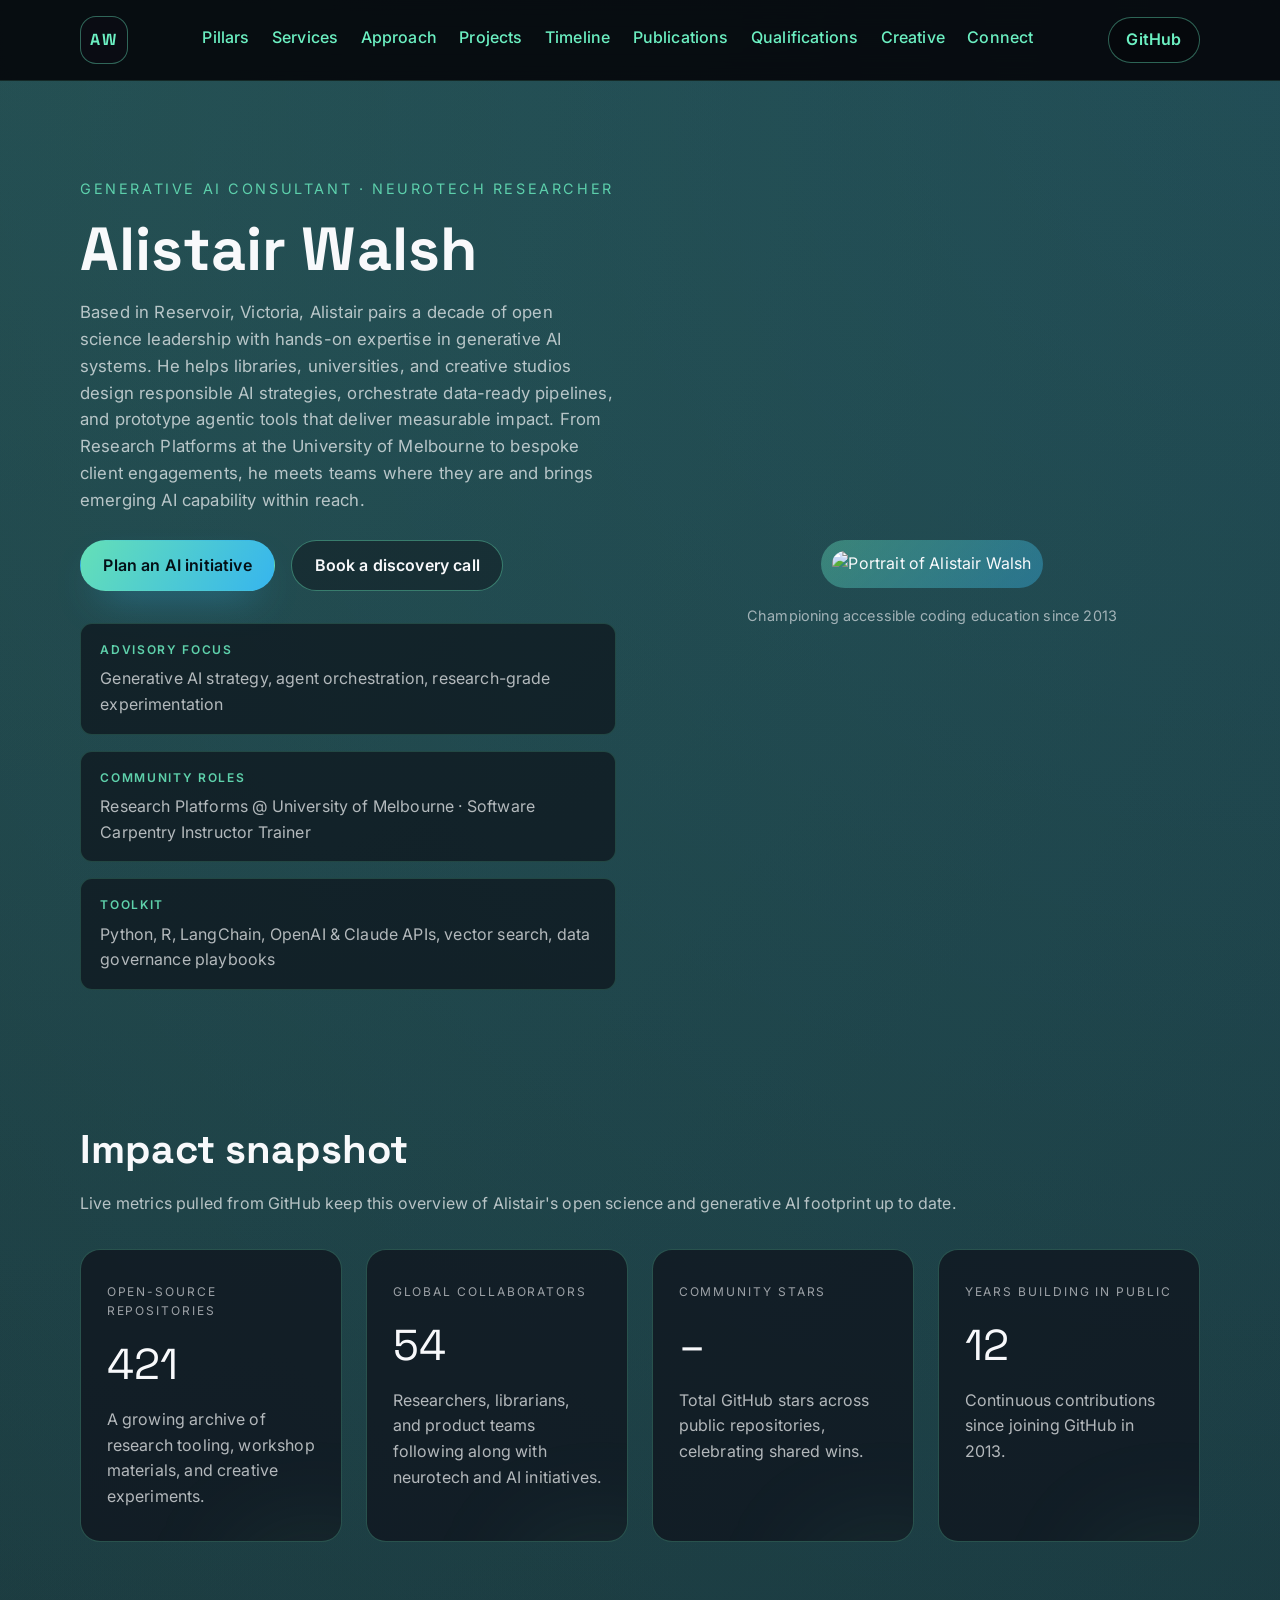
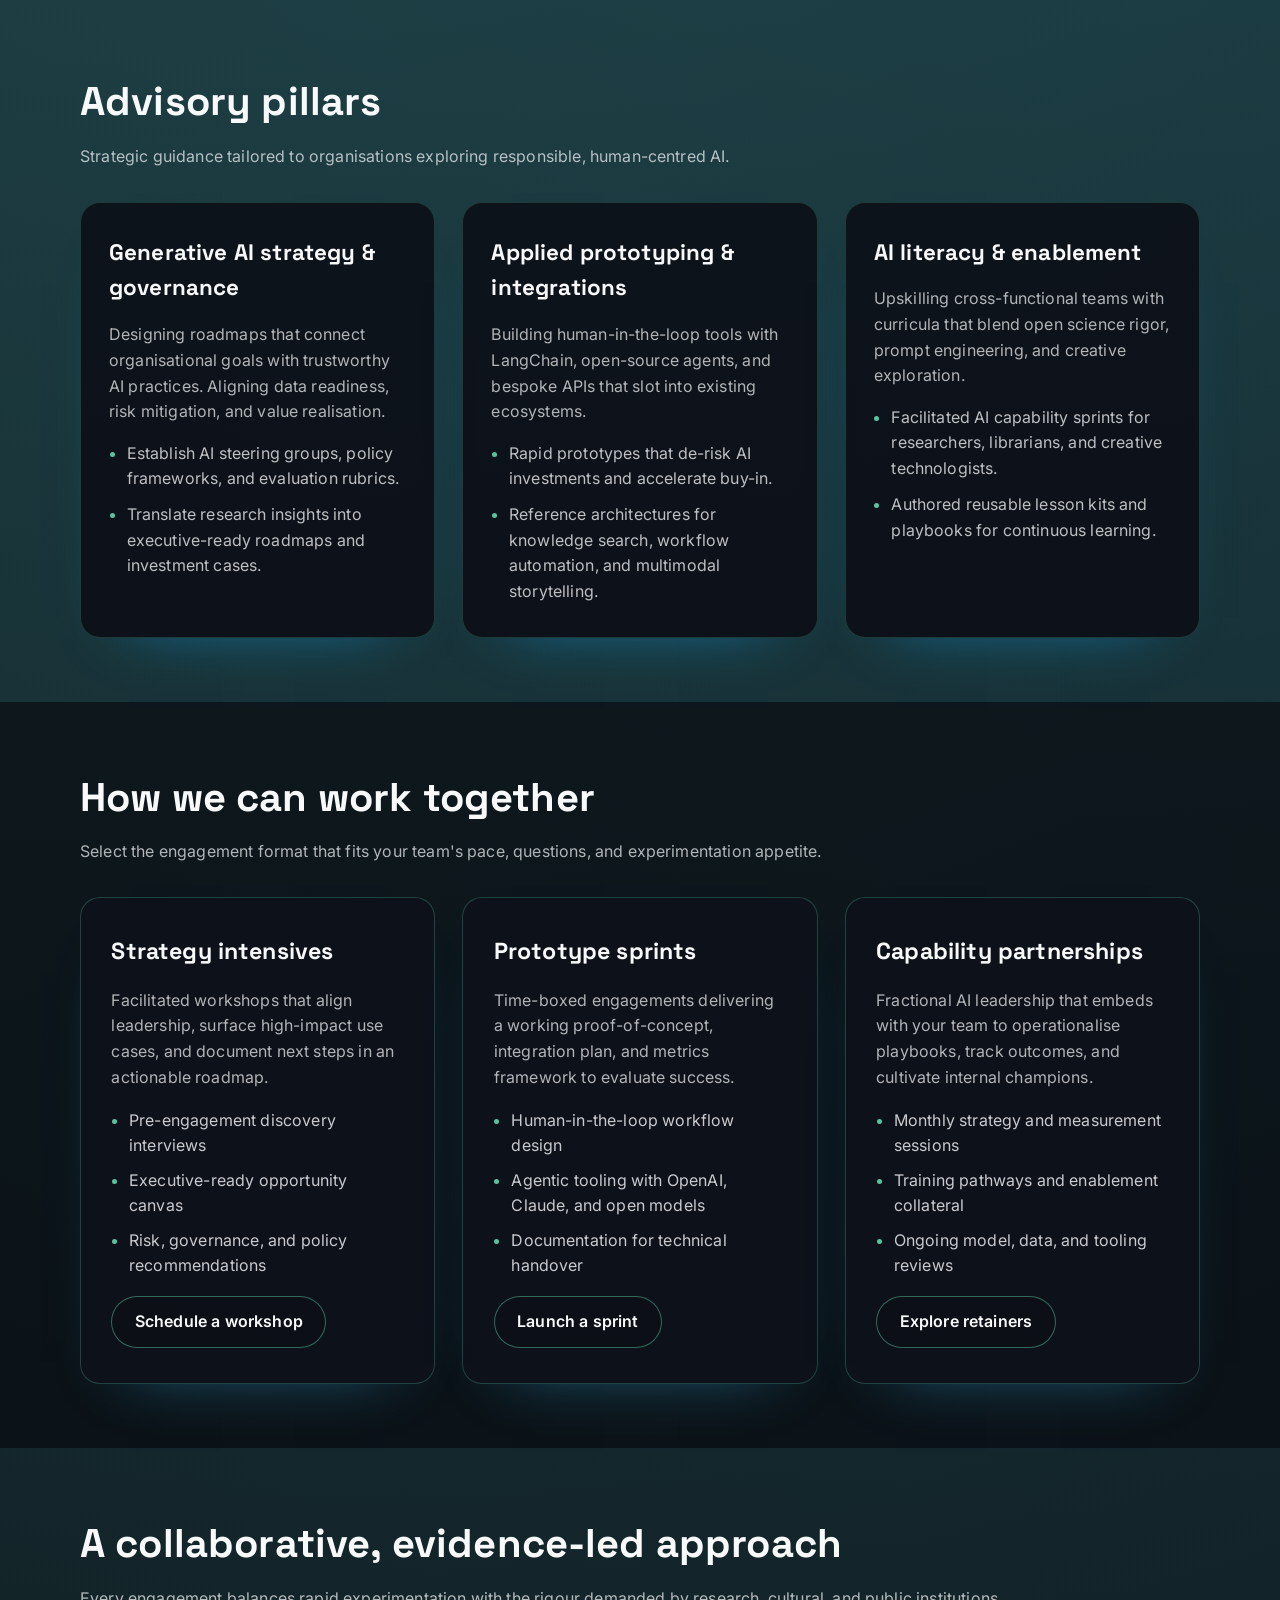
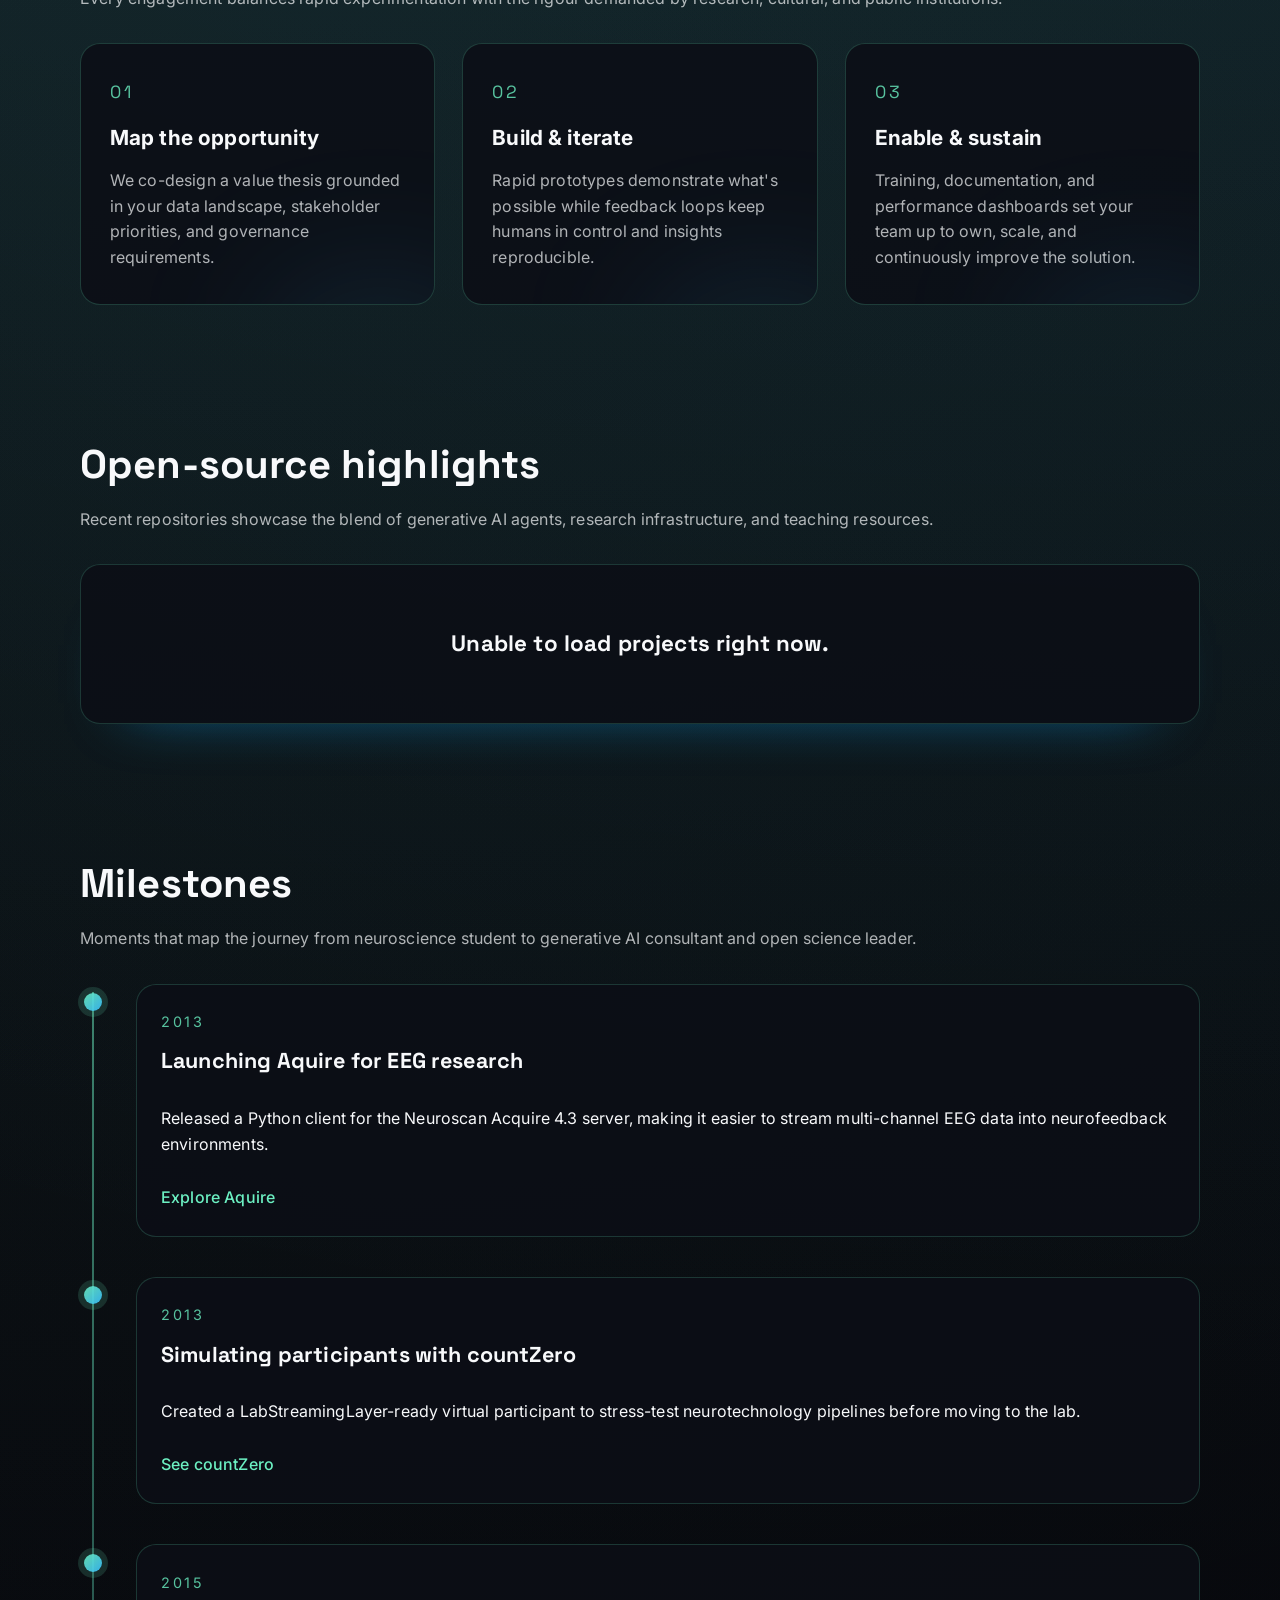
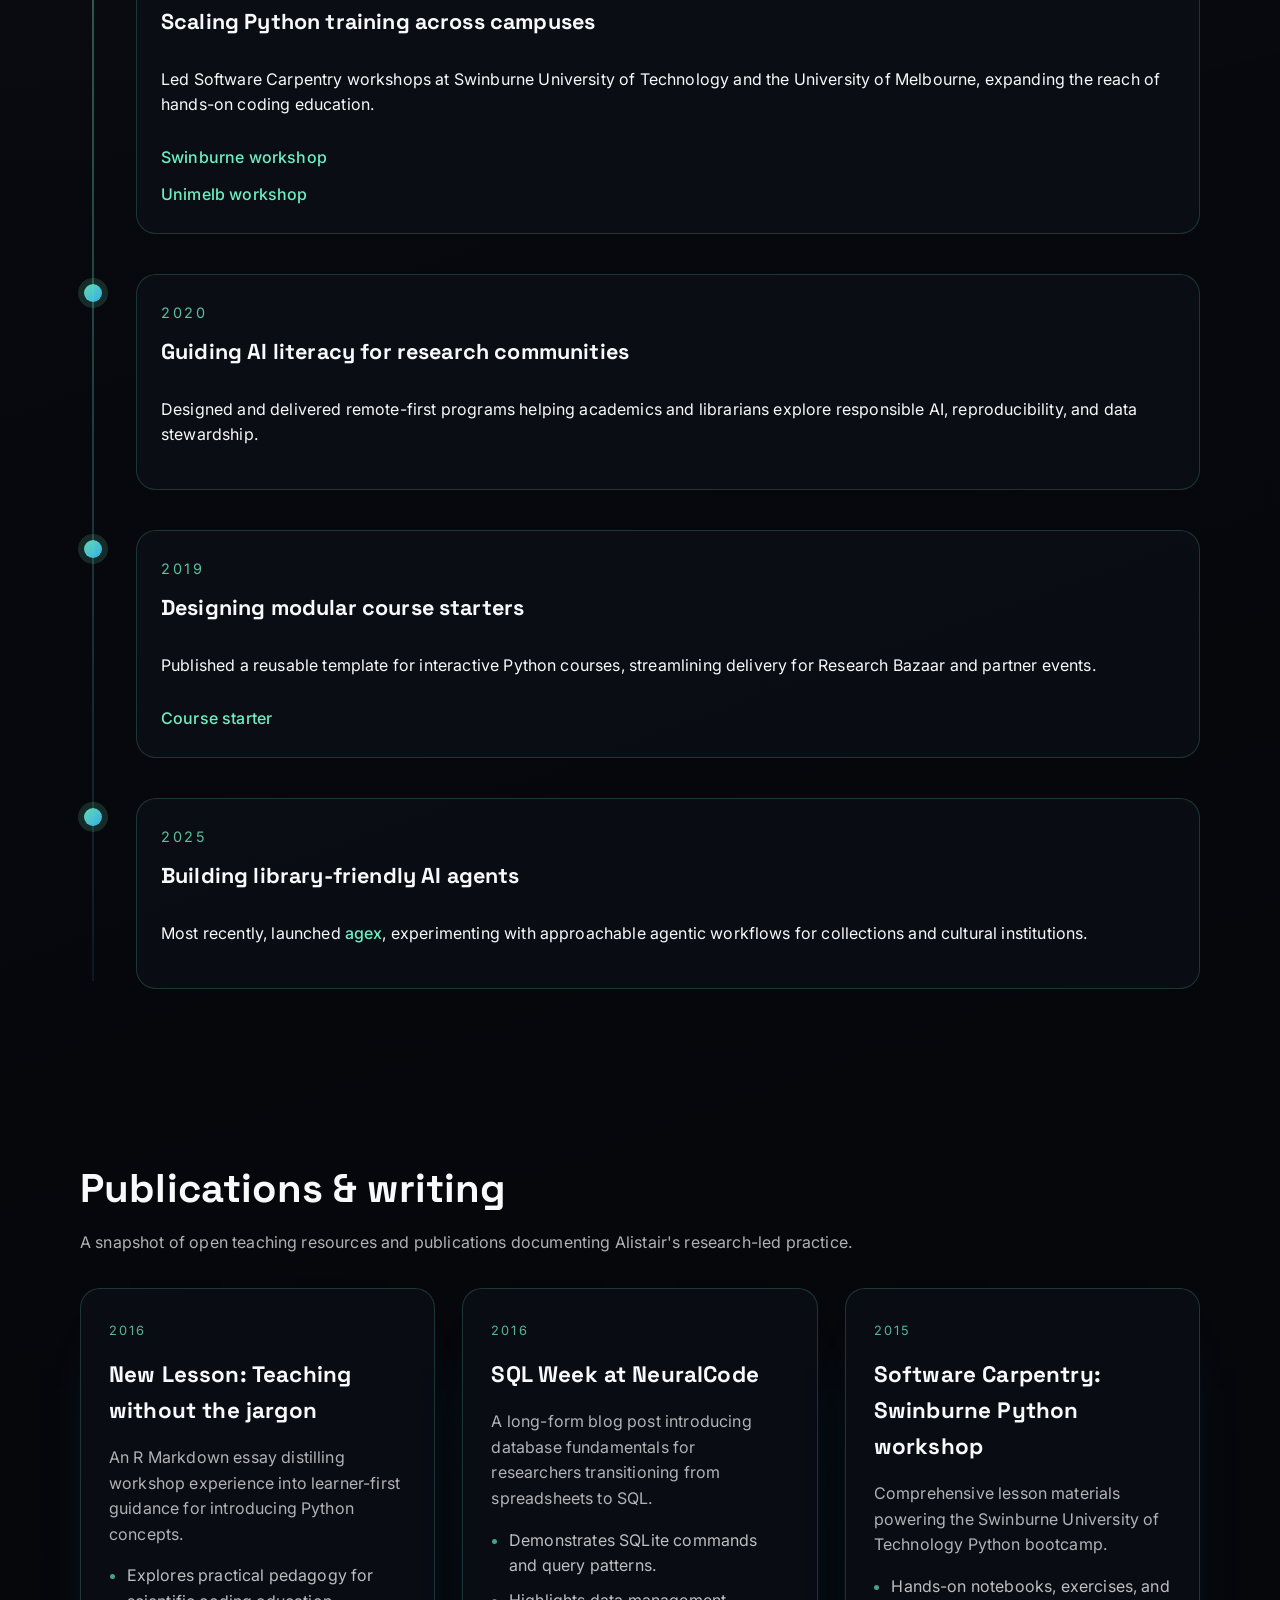
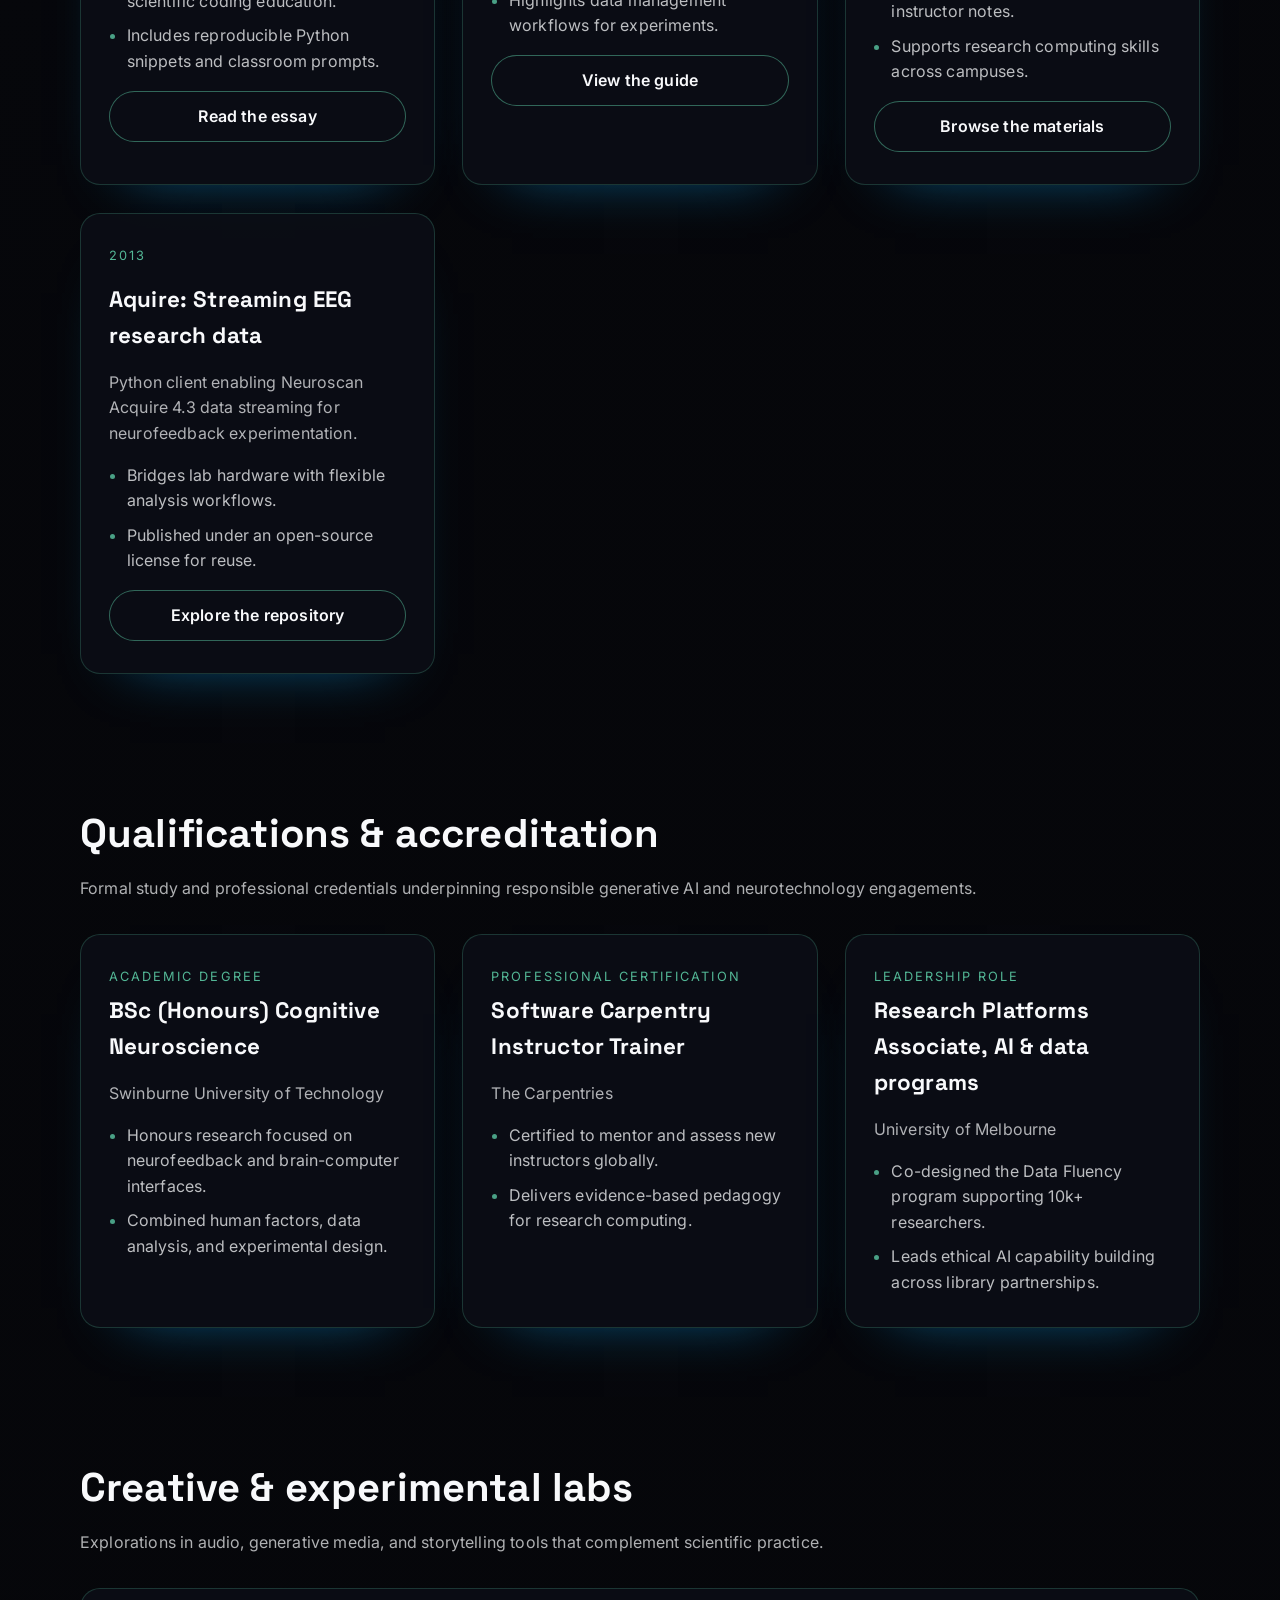
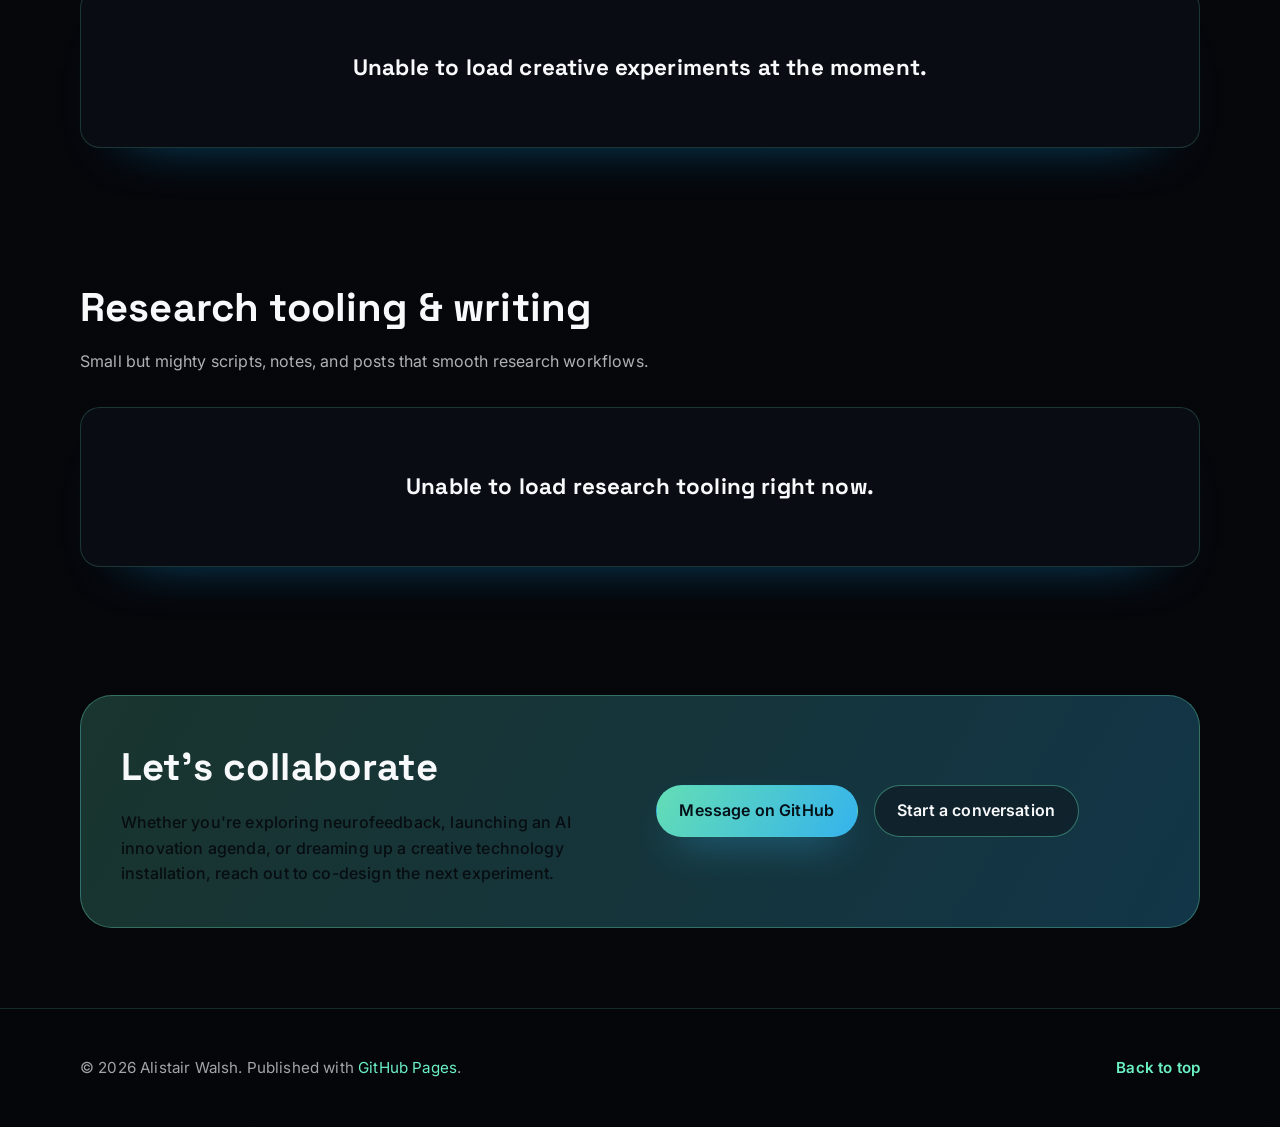
==== commit 2a3d3c72: "Merge a1784f1b0b5f0cab9b85906df9c9aef739559856 into 2c1f2381c761ce6adcd8a68920272a2887295afb" ====
--- a/index.html
+++ b/index.html
@@ -1,240 +1,440 @@
 <!DOCTYPE html>
 <html lang="en">
   <head>
-    <meta charset="utf-8" />
-    <meta name="viewport" content="width=device-width, initial-scale=1" />
-    <meta
-      name="description"
-      content="Alistair Walsh | Neurofeedback researcher, creative technologist, and open culture advocate. Follow the white rabbit into academic and artistic signal plus hands-on setup notes for Codex, Docker MCP servers, and more."
-    />
-    <title>Follow the White Rabbit | Alistair Walsh</title>
-    <link rel="preconnect" href="https://fonts.googleapis.com" />
-    <link rel="preconnect" href="https://fonts.gstatic.com" crossorigin />
-    <link
-      href="https://fonts.googleapis.com/css2?family=IBM+Plex+Mono:wght@400;500;600;700&family=Share+Tech+Mono&display=swap"
-      rel="stylesheet"
-    />
-    <link rel="stylesheet" href="stylesheets/stylesheet.css" />
+    <meta charset="utf-8">
+    <meta http-equiv="X-UA-Compatible" content="IE=edge">
+    <meta name="viewport" content="width=device-width, initial-scale=1">
+    <meta name="description" content="Alistair Walsh is a generative AI consultant and neurotechnology researcher helping organisations design ethical AI strategies, build agentic workflows, and upskill teams with open science practices.">
+    <title>Alistair Walsh | Generative AI Consultant &amp; Open Science Leader</title>
+    <link rel="preconnect" href="https://fonts.googleapis.com">
+    <link rel="preconnect" href="https://fonts.gstatic.com" crossorigin>
+    <link href="https://fonts.googleapis.com/css2?family=Inter:wght@400;500;600;700&amp;family=Space+Grotesk:wght@500;600;700&amp;display=swap" rel="stylesheet">
+    <link rel="stylesheet" href="stylesheets/stylesheet.css">
   </head>
   <body>
-    <div class="matrix-fall" aria-hidden="true">
-      <div
-        class="matrix-column"
-        data-stream="1010011101000101110010100110100101010011010001011100101001101001\nϞЖ01λ0110101010\n⟟010011101000101110010100110100101010011010001011100101001101001"
-      ></div>
-      <div
-        class="matrix-column delay-1"
-        data-stream="⌘010101Ξ0010100\n010011101000101110010100110100101010011010001011100101001101001010\n101001110100010111001010011010010101001101000101110010100110100101"
-      ></div>
-      <div
-        class="matrix-column delay-2"
-        data-stream="01Ж0100111010\n010100110100010111001010011010010101001101000101110010100110100101\n010011101000101110010100110100101010011010001011100101001101001010"
-      ></div>
-      <div
-        class="matrix-column delay-3"
-        data-stream="0100111010001011100\n010100110100010111001010011010010101001101000101110010100110100101\nϞ01001110100010111001010011010010101001101000101110010100110100101"
-      ></div>
-      <div
-        class="matrix-column delay-4"
-        data-stream="01001010100110100010111001010011010010101001101000101110010100110\n010011101000101110010100110100101010011010001011100101001101001010\nж01001110100010111001010011010010101001101000101110010100110100101"
-      ></div>
-    </div>
-    <main class="terminal" aria-labelledby="terminal-title">
-      <div class="terminal-frame">
-        <div class="terminal-header" role="presentation">
-          <span aria-hidden="true"></span>
-          <span aria-hidden="true"></span>
-          <span aria-hidden="true"></span>
-        </div>
-        <div class="terminal-screen">
-          <p class="line system" id="terminal-title">wake_up.sh // neural handshake initiated...</p>
-          <p class="line prompt">
-            <span class="prompt-label">neo@artmatrix:~$</span>
-            <span class="command">cat follow_the_white_rabbit.txt</span>
-            <span class="cursor" aria-hidden="true"></span>
-          </p>
-          <p class="line output">Follow the white rabbit. Trust the glitch. Create the future you want to inhabit.</p>
-
-          <section class="block">
-            <p class="line prompt">
-              <span class="prompt-label">neo@artmatrix:~$</span>
-              <span class="command">less intro.txt</span>
+    <header class="site-header" id="top">
+      <div class="container header-inner">
+        <a class="site-logo" href="#top" aria-label="Alistair Walsh home">
+          <span aria-hidden="true">AW</span>
+          <span class="sr-only">Alistair Walsh</span>
+        </a>
+        <nav class="primary-nav" aria-label="Primary">
+          <a href="#focus">Pillars</a>
+          <a href="#services">Services</a>
+          <a href="#approach">Approach</a>
+          <a href="#projects">Projects</a>
+          <a href="#timeline">Timeline</a>
+          <a href="#publications">Publications</a>
+          <a href="#qualifications">Qualifications</a>
+          <a href="#creative">Creative</a>
+          <a href="#contact">Connect</a>
+        </nav>
+        <a class="cta-link" href="https://github.com/alistairwalsh" target="_blank" rel="noopener">GitHub</a>
+      </div>
+    </header>
+
+    <main>
+      <section class="hero" aria-labelledby="hero-title">
+        <div class="container hero-grid">
+          <div class="hero-copy">
+            <p class="eyebrow">Generative AI consultant · Neurotech researcher</p>
+            <h1 id="hero-title">Alistair Walsh</h1>
+            <p class="hero-intro">
+              Based in Reservoir, Victoria, Alistair pairs a decade of open science leadership with hands-on expertise in
+              generative AI systems. He helps libraries, universities, and creative studios design responsible AI
+              strategies, orchestrate data-ready pipelines, and prototype agentic tools that deliver measurable impact.
+              From Research Platforms at the University of Melbourne to bespoke client engagements, he meets teams where
+              they are and brings emerging AI capability within reach.
             </p>
-            <p class="line output">
-              I'm <strong>Alistair Walsh</strong> — neurofeedback researcher, artist-engineer, and cultural instigator. My work
-              bridges lab-grade brain-computer interfaces with underground audio-visual storytelling, building tools that let
-              communities improvise with data, signal, and myth.
+            <div class="hero-actions">
+              <a class="button primary" href="#services">Plan an AI initiative</a>
+              <a class="button ghost" href="#contact">Book a discovery call</a>
+            </div>
+            <dl class="hero-highlights">
+              <div>
+                <dt>Advisory focus</dt>
+                <dd>Generative AI strategy, agent orchestration, research-grade experimentation</dd>
+              </div>
+              <div>
+                <dt>Community roles</dt>
+                <dd>Research Platforms @ University of Melbourne · Software Carpentry Instructor Trainer</dd>
+              </div>
+              <div>
+                <dt>Toolkit</dt>
+                <dd>Python, R, LangChain, OpenAI &amp; Claude APIs, vector search, data governance playbooks</dd>
+              </div>
+            </dl>
+          </div>
+          <figure class="hero-media">
+            <div class="portrait-frame" aria-hidden="true">
+              <img src="https://avatars.githubusercontent.com/u/5056954?v=4" alt="Portrait of Alistair Walsh">
+            </div>
+            <figcaption>Championing accessible coding education since 2013</figcaption>
+          </figure>
+        </div>
+      </section>
+
+      <section class="stats" aria-labelledby="impact-title">
+        <div class="container">
+          <div class="section-header">
+            <h2 id="impact-title">Impact snapshot</h2>
+            <p>Live metrics pulled from GitHub keep this overview of Alistair's open science and generative AI footprint up to date.</p>
+          </div>
+          <div class="stats-grid" role="list">
+            <article class="stat-card" role="listitem">
+              <span class="stat-label">Open-source repositories</span>
+              <span class="stat-value" data-stat="repos" aria-live="polite">421</span>
+              <p class="stat-description">A growing archive of research tooling, workshop materials, and creative experiments.</p>
+            </article>
+            <article class="stat-card" role="listitem">
+              <span class="stat-label">Global collaborators</span>
+              <span class="stat-value" data-stat="followers" aria-live="polite">54</span>
+              <p class="stat-description">Researchers, librarians, and product teams following along with neurotech and AI initiatives.</p>
+            </article>
+            <article class="stat-card" role="listitem">
+              <span class="stat-label">Community stars</span>
+              <span class="stat-value" data-stat="stars" aria-live="polite">–</span>
+              <p class="stat-description">Total GitHub stars across public repositories, celebrating shared wins.</p>
+            </article>
+            <article class="stat-card" role="listitem">
+              <span class="stat-label">Years building in public</span>
+              <span class="stat-value" data-stat="years" aria-live="polite">12</span>
+              <p class="stat-description">Continuous contributions since joining GitHub in 2013.</p>
+            </article>
+          </div>
+        </div>
+      </section>
+
+      <section class="focus" id="focus" aria-labelledby="focus-title">
+        <div class="container">
+          <div class="section-header">
+            <h2 id="focus-title">Advisory pillars</h2>
+            <p>Strategic guidance tailored to organisations exploring responsible, human-centred AI.</p>
+          </div>
+          <div class="card-grid">
+            <article class="focus-card">
+              <h3>Generative AI strategy &amp; governance</h3>
+              <p>Designing roadmaps that connect organisational goals with trustworthy AI practices. Aligning data readiness, risk mitigation, and value realisation.</p>
+              <ul>
+                <li>Establish AI steering groups, policy frameworks, and evaluation rubrics.</li>
+                <li>Translate research insights into executive-ready roadmaps and investment cases.</li>
+              </ul>
+            </article>
+            <article class="focus-card">
+              <h3>Applied prototyping &amp; integrations</h3>
+              <p>Building human-in-the-loop tools with LangChain, open-source agents, and bespoke APIs that slot into existing ecosystems.</p>
+              <ul>
+                <li>Rapid prototypes that de-risk AI investments and accelerate buy-in.</li>
+                <li>Reference architectures for knowledge search, workflow automation, and multimodal storytelling.</li>
+              </ul>
+            </article>
+            <article class="focus-card">
+              <h3>AI literacy &amp; enablement</h3>
+              <p>Upskilling cross-functional teams with curricula that blend open science rigor, prompt engineering, and creative exploration.</p>
+              <ul>
+                <li>Facilitated AI capability sprints for researchers, librarians, and creative technologists.</li>
+                <li>Authored reusable lesson kits and playbooks for continuous learning.</li>
+              </ul>
+            </article>
+          </div>
+        </div>
+      </section>
+
+      <section class="services" id="services" aria-labelledby="services-title">
+        <div class="container">
+          <div class="section-header">
+            <h2 id="services-title">How we can work together</h2>
+            <p>Select the engagement format that fits your team's pace, questions, and experimentation appetite.</p>
+          </div>
+          <div class="service-grid">
+            <article class="service-card">
+              <h3>Strategy intensives</h3>
+              <p>Facilitated workshops that align leadership, surface high-impact use cases, and document next steps in an actionable roadmap.</p>
+              <ul>
+                <li>Pre-engagement discovery interviews</li>
+                <li>Executive-ready opportunity canvas</li>
+                <li>Risk, governance, and policy recommendations</li>
+              </ul>
+              <a class="button ghost" href="#contact">Schedule a workshop</a>
+            </article>
+            <article class="service-card">
+              <h3>Prototype sprints</h3>
+              <p>Time-boxed engagements delivering a working proof-of-concept, integration plan, and metrics framework to evaluate success.</p>
+              <ul>
+                <li>Human-in-the-loop workflow design</li>
+                <li>Agentic tooling with OpenAI, Claude, and open models</li>
+                <li>Documentation for technical handover</li>
+              </ul>
+              <a class="button ghost" href="#contact">Launch a sprint</a>
+            </article>
+            <article class="service-card">
+              <h3>Capability partnerships</h3>
+              <p>Fractional AI leadership that embeds with your team to operationalise playbooks, track outcomes, and cultivate internal champions.</p>
+              <ul>
+                <li>Monthly strategy and measurement sessions</li>
+                <li>Training pathways and enablement collateral</li>
+                <li>Ongoing model, data, and tooling reviews</li>
+              </ul>
+              <a class="button ghost" href="#contact">Explore retainers</a>
+            </article>
+          </div>
+        </div>
+      </section>
+
+      <section class="approach" id="approach" aria-labelledby="approach-title">
+        <div class="container">
+          <div class="section-header">
+            <h2 id="approach-title">A collaborative, evidence-led approach</h2>
+            <p>Every engagement balances rapid experimentation with the rigour demanded by research, cultural, and public institutions.</p>
+          </div>
+          <div class="approach-steps">
+            <article class="approach-step">
+              <div class="step-number" aria-hidden="true">01</div>
+              <h3>Map the opportunity</h3>
+              <p>We co-design a value thesis grounded in your data landscape, stakeholder priorities, and governance requirements.</p>
+            </article>
+            <article class="approach-step">
+              <div class="step-number" aria-hidden="true">02</div>
+              <h3>Build &amp; iterate</h3>
+              <p>Rapid prototypes demonstrate what's possible while feedback loops keep humans in control and insights reproducible.</p>
+            </article>
+            <article class="approach-step">
+              <div class="step-number" aria-hidden="true">03</div>
+              <h3>Enable &amp; sustain</h3>
+              <p>Training, documentation, and performance dashboards set your team up to own, scale, and continuously improve the solution.</p>
+            </article>
+          </div>
+        </div>
+      </section>
+
+      <section class="projects" id="projects" aria-labelledby="projects-title">
+        <div class="container">
+          <div class="section-header">
+            <h2 id="projects-title">Open-source highlights</h2>
+            <p>Recent repositories showcase the blend of generative AI agents, research infrastructure, and teaching resources.</p>
+          </div>
+          <div class="card-grid" id="project-grid" aria-live="polite">
+            <article class="project-card placeholder">
+              <h3>Loading projects…</h3>
+              <p>This section populates with the latest non-fork repositories from GitHub.</p>
+            </article>
+          </div>
+        </div>
+      </section>
+
+      <section class="timeline" id="timeline" aria-labelledby="timeline-title">
+        <div class="container">
+          <div class="section-header">
+            <h2 id="timeline-title">Milestones</h2>
+            <p>Moments that map the journey from neuroscience student to generative AI consultant and open science leader.</p>
+          </div>
+          <ol class="timeline-list">
+            <li>
+              <div class="timeline-marker" aria-hidden="true"></div>
+              <div class="timeline-content">
+                <time datetime="2013">2013</time>
+                <h3>Launching Aquire for EEG research</h3>
+                <p>Released a Python client for the Neuroscan Acquire 4.3 server, making it easier to stream multi-channel EEG data into neurofeedback environments.</p>
+                <a href="https://github.com/alistairwalsh/Aquire" target="_blank" rel="noopener">Explore Aquire</a>
+              </div>
+            </li>
+            <li>
+              <div class="timeline-marker" aria-hidden="true"></div>
+              <div class="timeline-content">
+                <time datetime="2013">2013</time>
+                <h3>Simulating participants with countZero</h3>
+                <p>Created a LabStreamingLayer-ready virtual participant to stress-test neurotechnology pipelines before moving to the lab.</p>
+                <a href="https://github.com/alistairwalsh/countZero" target="_blank" rel="noopener">See countZero</a>
+              </div>
+            </li>
+            <li>
+              <div class="timeline-marker" aria-hidden="true"></div>
+              <div class="timeline-content">
+                <time datetime="2015">2015</time>
+                <h3>Scaling Python training across campuses</h3>
+                <p>Led Software Carpentry workshops at Swinburne University of Technology and the University of Melbourne, expanding the reach of hands-on coding education.</p>
+                <a href="https://github.com/alistairwalsh/2015-05-04-swinpython" target="_blank" rel="noopener">Swinburne workshop</a>
+                <a href="https://github.com/alistairwalsh/2015-05-25-unimelb" target="_blank" rel="noopener">Unimelb workshop</a>
+              </div>
+            </li>
+            <li>
+              <div class="timeline-marker" aria-hidden="true"></div>
+              <div class="timeline-content">
+                <time datetime="2020">2020</time>
+                <h3>Guiding AI literacy for research communities</h3>
+                <p>Designed and delivered remote-first programs helping academics and librarians explore responsible AI, reproducibility, and data stewardship.</p>
+              </div>
+            </li>
+            <li>
+              <div class="timeline-marker" aria-hidden="true"></div>
+              <div class="timeline-content">
+                <time datetime="2019">2019</time>
+                <h3>Designing modular course starters</h3>
+                <p>Published a reusable template for interactive Python courses, streamlining delivery for Research Bazaar and partner events.</p>
+                <a href="https://github.com/alistairwalsh/course-starter-python" target="_blank" rel="noopener">Course starter</a>
+              </div>
+            </li>
+            <li>
+              <div class="timeline-marker" aria-hidden="true"></div>
+              <div class="timeline-content">
+                <time datetime="2025">2025</time>
+                <h3>Building library-friendly AI agents</h3>
+                <p>Most recently, launched <a href="https://github.com/alistairwalsh/agex" target="_blank" rel="noopener">agex</a>, experimenting with approachable agentic workflows for collections and cultural institutions.</p>
+              </div>
+            </li>
+          </ol>
+        </div>
+      </section>
+
+      <section class="publications" id="publications" aria-labelledby="publications-title">
+        <div class="container">
+          <div class="section-header">
+            <h2 id="publications-title">Publications &amp; writing</h2>
+            <p>A snapshot of open teaching resources and publications documenting Alistair's research-led practice.</p>
+          </div>
+          <div class="card-grid">
+            <article class="publication-card">
+              <time datetime="2016">2016</time>
+              <h3>New Lesson: Teaching without the jargon</h3>
+              <p>An R Markdown essay distilling workshop experience into learner-first guidance for introducing Python concepts.</p>
+              <ul>
+                <li>Explores practical pedagogy for scientific coding education.</li>
+                <li>Includes reproducible Python snippets and classroom prompts.</li>
+              </ul>
+              <a class="button ghost" href="https://github.com/alistairwalsh/alistairwalsh.github.io/blob/main/new_lesson.Rmd" target="_blank" rel="noopener">Read the essay</a>
+            </article>
+            <article class="publication-card">
+              <time datetime="2016">2016</time>
+              <h3>SQL Week at NeuralCode</h3>
+              <p>A long-form blog post introducing database fundamentals for researchers transitioning from spreadsheets to SQL.</p>
+              <ul>
+                <li>Demonstrates SQLite commands and query patterns.</li>
+                <li>Highlights data management workflows for experiments.</li>
+              </ul>
+              <a class="button ghost" href="https://github.com/alistairwalsh/alistairwalsh.github.io/blob/main/blog.md" target="_blank" rel="noopener">View the guide</a>
+            </article>
+            <article class="publication-card">
+              <time datetime="2015">2015</time>
+              <h3>Software Carpentry: Swinburne Python workshop</h3>
+              <p>Comprehensive lesson materials powering the Swinburne University of Technology Python bootcamp.</p>
+              <ul>
+                <li>Hands-on notebooks, exercises, and instructor notes.</li>
+                <li>Supports research computing skills across campuses.</li>
+              </ul>
+              <a class="button ghost" href="https://github.com/alistairwalsh/2015-05-04-swinpython" target="_blank" rel="noopener">Browse the materials</a>
+            </article>
+            <article class="publication-card">
+              <time datetime="2013">2013</time>
+              <h3>Aquire: Streaming EEG research data</h3>
+              <p>Python client enabling Neuroscan Acquire 4.3 data streaming for neurofeedback experimentation.</p>
+              <ul>
+                <li>Bridges lab hardware with flexible analysis workflows.</li>
+                <li>Published under an open-source license for reuse.</li>
+              </ul>
+              <a class="button ghost" href="https://github.com/alistairwalsh/Aquire" target="_blank" rel="noopener">Explore the repository</a>
+            </article>
+          </div>
+        </div>
+      </section>
+
+      <section class="qualifications" id="qualifications" aria-labelledby="qualifications-title">
+        <div class="container">
+          <div class="section-header">
+            <h2 id="qualifications-title">Qualifications &amp; accreditation</h2>
+            <p>Formal study and professional credentials underpinning responsible generative AI and neurotechnology engagements.</p>
+          </div>
+          <div class="credentials-grid">
+            <article class="credential-card">
+              <header>
+                <span class="credential-label">Academic degree</span>
+                <h3>BSc (Honours) Cognitive Neuroscience</h3>
+              </header>
+              <p>Swinburne University of Technology</p>
+              <ul>
+                <li>Honours research focused on neurofeedback and brain-computer interfaces.</li>
+                <li>Combined human factors, data analysis, and experimental design.</li>
+              </ul>
+            </article>
+            <article class="credential-card">
+              <header>
+                <span class="credential-label">Professional certification</span>
+                <h3>Software Carpentry Instructor Trainer</h3>
+              </header>
+              <p>The Carpentries</p>
+              <ul>
+                <li>Certified to mentor and assess new instructors globally.</li>
+                <li>Delivers evidence-based pedagogy for research computing.</li>
+              </ul>
+            </article>
+            <article class="credential-card">
+              <header>
+                <span class="credential-label">Leadership role</span>
+                <h3>Research Platforms Associate, AI &amp; data programs</h3>
+              </header>
+              <p>University of Melbourne</p>
+              <ul>
+                <li>Co-designed the Data Fluency program supporting 10k+ researchers.</li>
+                <li>Leads ethical AI capability building across library partnerships.</li>
+              </ul>
+            </article>
+          </div>
+        </div>
+      </section>
+
+      <section class="creative" id="creative" aria-labelledby="creative-title">
+        <div class="container">
+          <div class="section-header">
+            <h2 id="creative-title">Creative &amp; experimental labs</h2>
+            <p>Explorations in audio, generative media, and storytelling tools that complement scientific practice.</p>
+          </div>
+          <div class="card-grid" id="creative-grid" aria-live="polite">
+            <article class="project-card placeholder">
+              <h3>Loading creative experiments…</h3>
+              <p>Keep an eye out for generative audio and storytelling projects as they sync from GitHub.</p>
+            </article>
+          </div>
+        </div>
+      </section>
+
+      <section class="toolbox" aria-labelledby="toolbox-title">
+        <div class="container">
+          <div class="section-header">
+            <h2 id="toolbox-title">Research tooling &amp; writing</h2>
+            <p>Small but mighty scripts, notes, and posts that smooth research workflows.</p>
+          </div>
+          <div class="tool-list" id="tool-list" aria-live="polite">
+            <article class="tool-card placeholder">
+              <h3>Loading highlights…</h3>
+              <p>Highlights from gists and the archive will appear here shortly.</p>
+            </article>
+          </div>
+        </div>
+      </section>
+
+      <section class="callout" id="contact" aria-labelledby="contact-title">
+        <div class="container callout-inner">
+          <div class="callout-text">
+            <h2 id="contact-title">Let's collaborate</h2>
+            <p>
+              Whether you're exploring neurofeedback, launching an AI innovation agenda, or dreaming up a creative technology installation,
+              reach out to co-design the next experiment.
             </p>
-            <div class="glow-grid">
-              <article class="glow-card">
-                <h2 class="block-title">Academic Signal</h2>
-                <p>
-                  Designing adaptive experiments at the University of Melbourne's Research Platforms, teaching open science
-                  infrastructures, and prototyping agents that co-create with neuroscientists, performers, and librarians.
-                </p>
-                <ul class="tag-list">
-                  <li>EEG &amp; BCI loops</li>
-                  <li>Creative ML tooling</li>
-                  <li>Instructor trainer</li>
-                </ul>
-              </article>
-              <article class="glow-card">
-                <h2 class="block-title">Artistic Noise</h2>
-                <p>
-                  Sculpting glitch landscapes, data-driven soundscapes, and immersive projections — merging synth design, live
-                  coding, and speculative archives with community workshops across Naarm/Melbourne.
-                </p>
-                <ul class="tag-list">
-                  <li>Immersive AV</li>
-                  <li>Live coding rituals</li>
-                  <li>Community residencies</li>
-                </ul>
-              </article>
-            </div>
-          </section>
-
-          <section class="block">
-            <p class="line prompt">
-              <span class="prompt-label">neo@artmatrix:~$</span>
-              <span class="command">./portfolio.sh --open-links</span>
-            </p>
-            <ul class="link-list">
-              <li>
-                <span class="line output">GitHub repositories ↝</span>
-                <a href="https://github.com/alistairwalsh" target="_blank" rel="noopener">github.com/alistairwalsh</a>
-              </li>
-              <li>
-                <span class="line output">Workshops &amp; talks ↝</span>
-                <a href="https://alistairwalsh.github.io/blog" target="_blank" rel="noopener">alistairwalsh.github.io/blog</a>
-              </li>
-              <li>
-                <span class="line output">Creative archives ↝</span>
-                <a href="https://www.instagram.com/alistair_walsh/" target="_blank" rel="noopener">@alistair_walsh</a>
-              </li>
-            </ul>
-          </section>
-
-          <section class="block">
-            <p class="line prompt">
-              <span class="prompt-label">neo@artmatrix:~$</span>
-              <span class="command">nano setup_codex_mcp.md</span>
-            </p>
-            <h2 class="block-title">Codex + Docker MCP Server Setup</h2>
-            <ol class="instruction-list">
-              <li>
-                <header>0x01 · Prime the system</header>
-                <p>
-                  Install command-line essentials and authenticate with GitHub. macOS example:
-                </p>
-                <pre><code>brew install git gh node pnpm
-gh auth login
-npm install -g @modelcontextprotocol/cli</code></pre>
-              </li>
-              <li>
-                <header>0x02 · Install Docker Desktop</header>
-                <p>
-                  Download the latest build, enable Kubernetes if you compose multi-agent swarms, and share the directories
-                  where your prompts and datasets live.
-                </p>
-                <pre><code># macOS / Windows
-https://www.docker.com/products/docker-desktop/
-
-# Linux (example)
-sudo apt-get update
-sudo apt-get install ca-certificates curl gnupg
-sudo install -m 0755 -d /etc/apt/keyrings
-curl -fsSL https://download.docker.com/linux/ubuntu/gpg | sudo gpg --dearmor -o /etc/apt/keyrings/docker.gpg
-sudo chmod a+r /etc/apt/keyrings/docker.gpg
-echo \
-  "deb [arch=$(dpkg --print-architecture) signed-by=/etc/apt/keyrings/docker.gpg] \
-  https://download.docker.com/linux/ubuntu $(lsb_release -cs) stable" | \
-  sudo tee /etc/apt/sources.list.d/docker.list > /dev/null
-sudo apt-get update
-sudo apt-get install docker-ce docker-ce-cli containerd.io docker-buildx-plugin docker-compose-plugin</code></pre>
-              </li>
-              <li>
-                <header>0x03 · Spin up Model Context Protocol servers</header>
-                <p>
-                  Launch dedicated containers for <strong>Perplexity</strong> intelligence and <strong>Playwright</strong> browser
-                  choreography. Swap API keys via environment variables or Docker secrets.</p>
-                <pre><code># Perplexity MCP server
-docker run -d --name mcp-perplexity \
-  -e PPLX_API_KEY=&lt;your_key&gt; \
-  -p 7001:7000 \
-  ghcr.io/modelcontextprotocol/mcp-perplexity:latest
-
-# Playwright MCP server
-docker run -d --name mcp-playwright \
-  -e BROWSER=chromium \
-  -p 7002:7000 \
-  ghcr.io/modelcontextprotocol/mcp-playwright:latest</code></pre>
-                <p>
-                  Register each endpoint with Codex or your orchestration layer:
-                </p>
-                <pre><code>codex servers add perplexity http://localhost:7001
-codex servers add playwright http://localhost:7002
-codex servers ls</code></pre>
-              </li>
-              <li>
-                <header>0x04 · Script the collaborative loop</header>
-                <p>
-                  Forge <code>codex.yaml</code> to choreograph agents, contexts, and prompts. Example skeleton:</p>
-                <pre><code>version: 1
-agents:
-  - id: synth-cartographer
-    server: perplexity
-    goals:
-      - map emerging research signals
-  - id: stagehand
-    server: playwright
-    goals:
-      - rehearse interactive scenes
-workspaces:
-  - path: ./white-rabbit-lab
-    templates:
-      - prompts/ritual.md</code></pre>
-              </li>
-            </ol>
-          </section>
-
-          <section class="block">
-            <p class="line prompt">
-              <span class="prompt-label">neo@artmatrix:~$</span>
-              <span class="command">cmatrix --color green --autodetect</span>
-            </p>
-            <p class="line output">
-              For bonus ambience, boot <code>cmatrix</code> in a spare terminal, dim the lights, and let the glyphs fall while your
-              agents iterate.
-            </p>
-          </section>
-
-          <section class="block">
-            <p class="line prompt">
-              <span class="prompt-label">neo@artmatrix:~$</span>
-              <span class="command">echo "Transmission open →"</span>
-            </p>
-            <div class="contact-grid">
-              <a class="contact-card" href="mailto:alistair@reality.fm">
-                <span class="label">Email</span>
-                <span class="value">alistair@reality.fm</span>
-              </a>
-              <a class="contact-card" href="https://linkedin.com/in/alistairwalsh" target="_blank" rel="noopener">
-                <span class="label">LinkedIn</span>
-                <span class="value">in/alistairwalsh</span>
-              </a>
-              <a
-                class="contact-card"
-                href="mailto:alistair@reality.fm?subject=Academic%20CV%20request"
-              >
-                <span class="label">Academic CV</span>
-                <span class="value">request access</span>
-              </a>
-            </div>
-          </section>
-
-          <p class="line system">Session idle... press any key to continue_</p>
-        </div>
+          </div>
+          <div class="callout-actions">
+            <a class="button primary" href="https://github.com/alistairwalsh" target="_blank" rel="noopener">Message on GitHub</a>
+            <a class="button ghost" href="https://github.com/alistairwalsh/alistairwalsh.github.io/issues/new" target="_blank" rel="noopener">Start a conversation</a>
+          </div>
+        </div>
+      </section>
+    </main>
+
+    <footer class="site-footer">
+      <div class="container footer-inner">
+        <p>© <span id="footer-year"></span> Alistair Walsh. Published with <a href="https://pages.github.com" target="_blank" rel="noopener">GitHub Pages</a>.</p>
+        <a class="back-to-top" href="#top">Back to top</a>
       </div>
-    </main>
+    </footer>
+
+    <script src="javascripts/main.js" defer></script>
   </body>
 </html>
--- a/stylesheets/stylesheet.css
+++ b/stylesheets/stylesheet.css
@@ -1,16 +1,21 @@
 :root {
+  --bg: #05060a;
+  --bg-alt: #0f111b;
+  --accent: #6cf0c2;
+  --accent-strong: #39c1ff;
+  --text: #f8f9fb;
+  --muted: rgba(248, 249, 251, 0.7);
+  --surface: rgba(15, 17, 27, 0.72);
+  --surface-border: rgba(108, 240, 194, 0.25);
+  --surface-alt: rgba(12, 14, 22, 0.88);
+  --gradient: radial-gradient(circle at top left, rgba(108, 240, 194, 0.2), transparent 55%),
+    radial-gradient(circle at top right, rgba(57, 193, 255, 0.2), transparent 50%),
+    linear-gradient(160deg, rgba(12, 14, 22, 0.95) 0%, rgba(5, 6, 10, 0.95) 70%);
+  --radius-lg: 32px;
+  --radius-md: 20px;
+  --radius-sm: 12px;
+  --transition: 200ms ease;
   color-scheme: dark;
-  --bg-deep: #01040a;
-  --bg-pulse: #041d11;
-  --grid-line: rgba(0, 255, 153, 0.1);
-  --text-primary: #c8ffe3;
-  --text-secondary: rgba(200, 255, 227, 0.72);
-  --accent: #6bffb5;
-  --accent-strong: #00ffd2;
-  --shadow: rgba(0, 255, 150, 0.2);
-  --card-bg: rgba(1, 20, 12, 0.66);
-  --card-border: rgba(0, 255, 170, 0.18);
-  font-size: 16px;
 }
 
 *,
@@ -20,428 +25,777 @@
 }
 
 html {
-  height: 100%;
-  background: #000;
+  scroll-behavior: smooth;
 }
 
 body {
+  margin: 0;
   min-height: 100vh;
-  margin: 0;
-  display: flex;
+  font-family: 'Inter', system-ui, -apple-system, BlinkMacSystemFont, 'Segoe UI', sans-serif;
+  background: var(--gradient);
+  color: var(--text);
+  line-height: 1.6;
+  letter-spacing: 0.01em;
+}
+
+img {
+  max-width: 100%;
+  display: block;
+}
+
+a {
+  color: var(--accent);
+  text-decoration: none;
+  transition: color var(--transition), text-shadow var(--transition);
+}
+
+a:hover,
+a:focus {
+  color: var(--accent-strong);
+  text-shadow: 0 0 16px rgba(108, 240, 194, 0.45);
+}
+
+a.button,
+.button {
+  display: inline-flex;
   align-items: center;
   justify-content: center;
-  padding: clamp(3rem, 6vh, 6rem) clamp(1rem, 5vw, 3rem);
-  font-family: 'IBM Plex Mono', 'Share Tech Mono', ui-monospace, SFMono-Regular, Menlo, Monaco,
-    'Courier New', monospace;
-  color: var(--text-primary);
-  background: radial-gradient(circle at top, rgba(0, 255, 150, 0.16), transparent 55%),
-    radial-gradient(circle at bottom, rgba(0, 180, 140, 0.12), transparent 60%), var(--bg-deep);
-  overflow-x: hidden;
-}
-
-body::before {
+  gap: 0.4rem;
+  padding: 0.75rem 1.4rem;
+  border-radius: 999px;
+  font-weight: 600;
+  border: 1px solid transparent;
+  transition: transform var(--transition), box-shadow var(--transition), background-color var(--transition);
+}
+
+.button.primary {
+  background: linear-gradient(120deg, rgba(108, 240, 194, 0.9), rgba(57, 193, 255, 0.9));
+  color: #041017;
+  box-shadow: 0 18px 40px -20px rgba(57, 193, 255, 0.8);
+}
+
+.button.primary:hover,
+.button.primary:focus {
+  transform: translateY(-2px);
+  box-shadow: 0 24px 50px -20px rgba(108, 240, 194, 0.9);
+}
+
+.button.ghost {
+  border-color: rgba(108, 240, 194, 0.4);
+  color: var(--text);
+  background: rgba(12, 14, 22, 0.45);
+}
+
+.button.ghost:hover,
+.button.ghost:focus {
+  border-color: rgba(57, 193, 255, 0.6);
+  transform: translateY(-2px);
+}
+
+.container {
+  width: min(1120px, 90vw);
+  margin: 0 auto;
+  position: relative;
+  z-index: 2;
+}
+
+.section-header {
+  margin-bottom: 2rem;
+}
+
+.section-header h2 {
+  font-family: 'Space Grotesk', 'Inter', sans-serif;
+  font-size: clamp(2rem, 1.7rem + 1vw, 2.6rem);
+  margin: 0 0 0.6rem;
+}
+
+.section-header p {
+  margin: 0;
+  color: var(--muted);
+}
+
+.site-header {
+  position: sticky;
+  top: 0;
+  z-index: 10;
+  background: rgba(5, 6, 10, 0.9);
+  backdrop-filter: blur(12px);
+  border-bottom: 1px solid rgba(108, 240, 194, 0.12);
+}
+
+.header-inner {
+  display: flex;
+  align-items: center;
+  justify-content: space-between;
+  padding: 1rem 0;
+}
+
+.site-logo {
+  display: inline-flex;
+  align-items: center;
+  justify-content: center;
+  width: 48px;
+  height: 48px;
+  border-radius: 16px;
+  font-family: 'Space Grotesk', sans-serif;
+  font-weight: 700;
+  letter-spacing: 0.12em;
+  border: 1px solid rgba(108, 240, 194, 0.4);
+  color: var(--accent);
+  background: rgba(12, 14, 22, 0.7);
+}
+
+.primary-nav {
+  display: flex;
+  gap: 1.4rem;
+  font-weight: 500;
+}
+
+.primary-nav a {
+  position: relative;
+  padding-bottom: 0.3rem;
+}
+
+.primary-nav a::after {
   content: '';
-  position: fixed;
-  inset: 0;
-  background: repeating-linear-gradient(
-      0deg,
-      rgba(0, 255, 160, 0.03),
-      rgba(0, 255, 160, 0.03) 1px,
-      transparent 1px,
-      transparent 4px
-    ),
-    radial-gradient(circle at 20% 20%, rgba(0, 255, 153, 0.08), transparent 55%),
-    radial-gradient(circle at 80% 70%, rgba(0, 150, 255, 0.12), transparent 60%);
-  mix-blend-mode: screen;
-  opacity: 0.5;
+  position: absolute;
+  inset: auto 0 -0.4rem;
+  height: 2px;
+  background: linear-gradient(120deg, rgba(108, 240, 194, 0.8), rgba(57, 193, 255, 0.8));
+  transform: scaleX(0);
+  transform-origin: left;
+  transition: transform var(--transition);
+}
+
+.primary-nav a:hover::after,
+.primary-nav a:focus::after {
+  transform: scaleX(1);
+}
+
+.cta-link {
+  font-weight: 600;
+  color: var(--accent);
+  border: 1px solid rgba(108, 240, 194, 0.4);
+  padding: 0.55rem 1.1rem;
+  border-radius: 999px;
+  background: rgba(5, 6, 10, 0.6);
+}
+
+.cta-link:hover,
+.cta-link:focus {
+  border-color: rgba(57, 193, 255, 0.7);
+  color: var(--accent-strong);
+}
+
+.hero {
+  padding: 6rem 0 4rem;
+}
+
+.hero-grid {
+  display: grid;
+  gap: 3rem;
+  align-items: center;
+  grid-template-columns: repeat(auto-fit, minmax(260px, 1fr));
+}
+
+.eyebrow {
+  font-size: 0.9rem;
+  text-transform: uppercase;
+  letter-spacing: 0.18em;
+  color: rgba(108, 240, 194, 0.8);
+  margin: 0 0 1rem;
+}
+
+.hero h1 {
+  font-family: 'Space Grotesk', sans-serif;
+  font-size: clamp(2.8rem, 2.2rem + 2vw, 3.8rem);
+  line-height: 1.1;
+  margin: 0 0 1rem;
+}
+
+.hero-intro {
+  margin: 0 0 1.6rem;
+  color: var(--muted);
+  font-size: 1.05rem;
+}
+
+.hero-actions {
+  display: flex;
+  flex-wrap: wrap;
+  gap: 1rem;
+  margin-bottom: 2rem;
+}
+
+.hero-highlights {
+  display: grid;
+  gap: 1rem;
+  margin: 0;
+}
+
+.hero-highlights div {
+  padding: 1rem 1.2rem;
+  border-radius: var(--radius-sm);
+  background: rgba(12, 14, 22, 0.65);
+  border: 1px solid rgba(108, 240, 194, 0.18);
+}
+
+.hero-highlights dt {
+  font-weight: 600;
+  text-transform: uppercase;
+  letter-spacing: 0.14em;
+  font-size: 0.75rem;
+  color: rgba(108, 240, 194, 0.85);
+  margin-bottom: 0.45rem;
+}
+
+.hero-highlights dd {
+  margin: 0;
+  color: var(--muted);
+}
+
+.hero-media {
+  display: flex;
+  flex-direction: column;
+  align-items: center;
+  gap: 1rem;
+}
+
+.portrait-frame {
+  border-radius: 30px;
+  overflow: hidden;
+  padding: 0.7rem;
+  background: linear-gradient(135deg, rgba(108, 240, 194, 0.35), rgba(57, 193, 255, 0.35));
+  box-shadow: 0 30px 60px -40px rgba(57, 193, 255, 0.9);
+}
+
+.portrait-frame img {
+  border-radius: 24px;
+}
+
+.hero-media figcaption {
+  color: rgba(248, 249, 251, 0.6);
+  font-size: 0.9rem;
+}
+
+.stats,
+.focus,
+.services,
+.approach,
+.projects,
+.timeline,
+.publications,
+.qualifications,
+.creative,
+.toolbox,
+.callout {
+  padding: 4rem 0;
+}
+
+.stats-grid {
+  display: grid;
+  grid-template-columns: repeat(auto-fit, minmax(220px, 1fr));
+  gap: 1.5rem;
+}
+
+.stat-card {
+  padding: 2rem 1.6rem;
+  border-radius: var(--radius-md);
+  background: var(--surface);
+  border: 1px solid var(--surface-border);
+  position: relative;
+  overflow: hidden;
+}
+
+.stat-card::after {
+  content: '';
+  position: absolute;
+  inset: auto -20% -55% 60%;
+  height: 180px;
+  filter: blur(60px);
+  background: radial-gradient(circle, rgba(108, 240, 194, 0.25), transparent 70%);
   pointer-events: none;
-  animation: pulse 14s ease-in-out infinite;
-  z-index: 0;
-}
-
-body::after {
-  content: '';
-  position: fixed;
-  inset: 0;
-  background: linear-gradient(
-      rgba(0, 0, 0, 0),
-      rgba(0, 0, 0, 0.65)
-    ),
-    radial-gradient(circle at 50% 50%, rgba(0, 0, 0, 0), rgba(0, 0, 0, 0.75));
-  mix-blend-mode: multiply;
-  pointer-events: none;
-  z-index: 0;
-}
-
-.matrix-fall {
-  position: fixed;
-  inset: 0;
-  display: grid;
-  grid-template-columns: repeat(auto-fit, minmax(120px, 1fr));
-  gap: 1.5vw;
-  overflow: hidden;
-  pointer-events: none;
-  opacity: 0.55;
-  mix-blend-mode: screen;
-  z-index: 0;
-}
-
-.matrix-column {
-  position: relative;
-  height: 100%;
-  font-family: 'Share Tech Mono', 'IBM Plex Mono', monospace;
-  font-size: clamp(0.75rem, 1.2vw, 1rem);
-  line-height: 1.2;
-  color: rgba(134, 255, 197, 0.35);
-  text-shadow: 0 0 12px rgba(0, 255, 179, 0.2);
-  filter: blur(0.25px);
-  overflow: hidden;
-  animation: rain 18s linear infinite;
-  will-change: transform;
-}
-
-.matrix-column::before,
-.matrix-column::after {
-  content: attr(data-stream);
-  position: absolute;
-  left: 0;
-  width: 100%;
-  white-space: pre;
-}
-
-.matrix-column::before {
-  top: -100%;
-}
-
-.matrix-column::after {
-  top: 0;
-}
-
-.matrix-column.delay-1 {
-  animation-duration: 23s;
-  animation-delay: -6s;
-}
-
-.matrix-column.delay-2 {
-  animation-duration: 26s;
-  animation-delay: -10s;
-}
-
-.matrix-column.delay-3 {
-  animation-duration: 21s;
-  animation-delay: -4s;
-}
-
-.matrix-column.delay-4 {
-  animation-duration: 24s;
-  animation-delay: -8s;
-}
-
-.terminal {
-  position: relative;
-  width: min(1024px, 96vw);
-  z-index: 1;
-}
-
-.terminal-frame {
-  position: relative;
-  border-radius: 18px;
-  border: 1px solid rgba(0, 255, 166, 0.32);
-  background: rgba(1, 12, 8, 0.82);
-  box-shadow: 0 0 40px rgba(0, 255, 170, 0.15), inset 0 0 25px rgba(0, 255, 144, 0.05);
-  backdrop-filter: blur(9px);
-  overflow: hidden;
-}
-
-.terminal-header {
-  display: flex;
-  align-items: center;
-  gap: 0.55rem;
-  padding: 0.95rem 1.2rem;
-  background: linear-gradient(180deg, rgba(0, 30, 20, 0.8), rgba(0, 5, 4, 0.6));
-  border-bottom: 1px solid rgba(0, 255, 170, 0.25);
-}
-
-.terminal-header span {
-  width: 12px;
-  height: 12px;
+}
+
+.stat-label {
+  display: block;
+  text-transform: uppercase;
+  letter-spacing: 0.16em;
+  font-size: 0.75rem;
+  color: rgba(248, 249, 251, 0.6);
+  margin-bottom: 0.6rem;
+}
+
+.stat-value {
+  display: block;
+  font-family: 'Space Grotesk', sans-serif;
+  font-size: clamp(2.3rem, 1.9rem + 1vw, 2.9rem);
+  margin-bottom: 0.5rem;
+}
+
+.stat-description {
+  margin: 0;
+  color: var(--muted);
+}
+
+.card-grid {
+  display: grid;
+  grid-template-columns: repeat(auto-fit, minmax(260px, 1fr));
+  gap: 1.7rem;
+}
+
+.focus-card,
+.project-card,
+.tool-card,
+.publication-card,
+.credential-card {
+  padding: 2rem 1.75rem;
+  border-radius: var(--radius-md);
+  background: var(--surface-alt);
+  border: 1px solid rgba(108, 240, 194, 0.18);
+  box-shadow: 0 30px 60px -50px rgba(12, 173, 255, 0.7);
+  transition: transform var(--transition), border-color var(--transition);
+  display: flex;
+  flex-direction: column;
+  gap: 1rem;
+}
+
+.badge {
+  display: inline-flex;
+  align-items: center;
+  justify-content: center;
+  padding: 0.2rem 0.75rem;
   border-radius: 999px;
-  box-shadow: 0 0 12px rgba(0, 255, 153, 0.4);
-}
-
-.terminal-header span:nth-child(1) {
-  background: rgba(255, 86, 86, 0.85);
-}
-
-.terminal-header span:nth-child(2) {
-  background: rgba(255, 177, 66, 0.85);
-}
-
-.terminal-header span:nth-child(3) {
-  background: rgba(51, 255, 153, 0.85);
-}
-
-.terminal-screen {
-  position: relative;
-  padding: clamp(2rem, 4vw, 3.2rem);
-  background: linear-gradient(180deg, rgba(0, 12, 6, 0.9), rgba(0, 7, 4, 0.96));
-}
-
-.line {
-  display: block;
-  margin: 0 0 1.2rem;
-  letter-spacing: 0.02em;
-}
-
-.line.system {
-  color: rgba(107, 255, 181, 0.72);
-  text-transform: uppercase;
-  font-size: 0.85rem;
-  letter-spacing: 0.18em;
-}
-
-.prompt {
-  display: flex;
-  align-items: center;
-  gap: 0.75rem;
-  flex-wrap: wrap;
-  margin-bottom: 0.6rem;
-}
-
-.prompt-label {
-  color: var(--accent-strong);
-}
-
-.command {
-  color: var(--accent);
-}
-
-.output {
-  color: var(--text-secondary);
-}
-
-.cursor {
-  width: 1ch;
-  height: 1.1em;
-  background: var(--accent-strong);
-  box-shadow: 0 0 12px rgba(0, 255, 170, 0.8);
-  animation: blink 1.1s steps(2, start) infinite;
-}
-
-.block {
-  margin: 2.8rem 0;
-}
-
-.block:first-of-type {
-  margin-top: 1.8rem;
-}
-
-.block-title {
-  margin: 0 0 0.75rem;
-  font-size: clamp(1.1rem, 0.9rem + 0.4vw, 1.4rem);
-  color: var(--accent-strong);
-  letter-spacing: 0.08em;
-  text-transform: uppercase;
-}
-
-.glow-grid {
-  display: grid;
-  gap: clamp(1rem, 2vw, 1.8rem);
-  margin-top: 1.6rem;
-  grid-template-columns: repeat(auto-fit, minmax(220px, 1fr));
-}
-
-.glow-card {
-  background: var(--card-bg);
-  border: 1px solid var(--card-border);
-  border-radius: 14px;
-  padding: 1.6rem;
-  box-shadow: inset 0 0 22px rgba(0, 255, 166, 0.04);
-  transition: transform 200ms ease, box-shadow 200ms ease;
-}
-
-.glow-card:hover,
-.glow-card:focus-within {
-  transform: translateY(-6px);
-  box-shadow: 0 18px 35px -18px rgba(0, 255, 166, 0.55);
-}
-
-.tag-list {
-  list-style: none;
-  padding: 0;
-  margin: 1.2rem 0 0;
-  display: flex;
-  flex-wrap: wrap;
-  gap: 0.65rem;
-}
-
-.tag-list li {
-  padding: 0.35rem 0.75rem;
-  border-radius: 999px;
-  border: 1px solid rgba(0, 255, 150, 0.3);
-  font-size: 0.8rem;
-  letter-spacing: 0.08em;
-  text-transform: uppercase;
-  color: var(--text-primary);
-}
-
-.link-list {
-  list-style: none;
-  padding: 0;
-  margin: 1.2rem 0 0;
-  display: grid;
-  gap: 1rem;
-}
-
-.link-list a {
-  color: var(--accent);
-  font-size: 0.95rem;
-}
-
-.link-list a:hover,
-.link-list a:focus {
-  color: var(--accent-strong);
-  text-shadow: 0 0 18px rgba(0, 255, 170, 0.4);
-}
-
-.instruction-list {
-  counter-reset: step;
-  list-style: none;
-  padding: 0;
-  margin: 1.6rem 0 0;
-  display: grid;
-  gap: clamp(1.6rem, 2vw, 2.4rem);
-}
-
-.instruction-list li {
-  background: rgba(0, 22, 14, 0.65);
-  border: 1px solid rgba(0, 255, 166, 0.2);
-  border-radius: 16px;
-  padding: 1.6rem;
-  box-shadow: inset 0 0 18px rgba(0, 255, 150, 0.05);
-}
-
-.instruction-list header {
-  font-weight: 600;
-  letter-spacing: 0.08em;
-  text-transform: uppercase;
-  color: var(--accent-strong);
-  margin-bottom: 0.75rem;
-}
-
-pre {
-  margin: 1rem 0 0;
-  padding: 1rem;
-  background: rgba(0, 10, 6, 0.85);
-  border-radius: 12px;
-  border: 1px solid rgba(0, 255, 153, 0.2);
-  color: var(--text-primary);
-  overflow-x: auto;
-  box-shadow: inset 0 0 18px rgba(0, 255, 150, 0.07);
-}
-
-code {
-  font-family: 'IBM Plex Mono', 'Share Tech Mono', monospace;
-  font-size: 0.9rem;
-}
-
-.contact-grid {
-  display: grid;
-  grid-template-columns: repeat(auto-fit, minmax(180px, 1fr));
-  gap: 1rem;
-  margin-top: 1.2rem;
-}
-
-.contact-card {
-  display: flex;
-  flex-direction: column;
-  gap: 0.45rem;
-  padding: 1.2rem 1rem;
-  border-radius: 12px;
-  background: rgba(0, 22, 12, 0.65);
-  border: 1px solid rgba(0, 255, 166, 0.18);
-  color: var(--text-primary);
-  text-decoration: none;
-  transition: transform 200ms ease, box-shadow 200ms ease;
-}
-
-.contact-card:hover,
-.contact-card:focus {
-  transform: translateY(-4px);
-  box-shadow: 0 15px 32px -20px rgba(0, 255, 170, 0.6);
-  color: var(--accent-strong);
-}
-
-.contact-card .label {
   font-size: 0.75rem;
   letter-spacing: 0.12em;
   text-transform: uppercase;
-  color: rgba(200, 255, 227, 0.6);
-}
-
-.contact-card .value {
+  font-weight: 600;
+  width: fit-content;
+  border: 1px solid rgba(108, 240, 194, 0.35);
+  background: rgba(108, 240, 194, 0.12);
+  color: rgba(108, 240, 194, 0.88);
+}
+
+.badge-solid {
+  border-color: transparent;
+  background: linear-gradient(120deg, rgba(108, 240, 194, 0.9), rgba(57, 193, 255, 0.9));
+  color: #041017;
+}
+
+.badge-outline {
+  border-color: rgba(108, 240, 194, 0.45);
+  background: rgba(12, 14, 22, 0.6);
+}
+
+.focus-card:hover,
+.focus-card:focus-within,
+.project-card:hover,
+.project-card:focus-within,
+.tool-card:hover,
+.tool-card:focus-within,
+.publication-card:hover,
+.publication-card:focus-within,
+.credential-card:hover,
+.credential-card:focus-within {
+  transform: translateY(-4px);
+  border-color: rgba(108, 240, 194, 0.5);
+}
+
+.focus-card h3,
+.project-card h3,
+.tool-card h3,
+.publication-card h3,
+.credential-card h3 {
+  font-family: 'Space Grotesk', sans-serif;
+  margin: 0;
+  font-size: 1.4rem;
+}
+
+.focus-card p,
+.project-card p,
+.tool-card p,
+.publication-card p,
+.credential-card p {
+  margin: 0;
+  color: var(--muted);
+}
+
+.focus-card ul {
+  margin: 0;
+  padding-left: 1.1rem;
+  color: rgba(248, 249, 251, 0.75);
+  display: grid;
+  gap: 0.65rem;
+}
+
+.focus-card li::marker {
+  color: rgba(108, 240, 194, 0.8);
+}
+
+.publication-card time {
+  font-size: 0.8rem;
+  text-transform: uppercase;
+  letter-spacing: 0.16em;
+  color: rgba(108, 240, 194, 0.75);
+}
+
+.publication-card ul,
+.credential-card ul {
+  margin: 0;
+  padding-left: 1.1rem;
+  color: rgba(248, 249, 251, 0.75);
+  display: grid;
+  gap: 0.55rem;
+}
+
+.publication-card li::marker,
+.credential-card li::marker {
+  color: rgba(108, 240, 194, 0.65);
+}
+
+.credentials-grid {
+  display: grid;
+  grid-template-columns: repeat(auto-fit, minmax(260px, 1fr));
+  gap: 1.7rem;
+}
+
+.credential-card header {
+  display: flex;
+  flex-direction: column;
+  gap: 0.4rem;
+}
+
+.credential-label {
+  font-size: 0.8rem;
+  text-transform: uppercase;
+  letter-spacing: 0.16em;
+  color: rgba(108, 240, 194, 0.75);
+}
+
+.services {
+  background: rgba(5, 6, 10, 0.6);
+}
+
+.service-grid {
+  display: grid;
+  grid-template-columns: repeat(auto-fit, minmax(260px, 1fr));
+  gap: 1.7rem;
+}
+
+.service-card {
+  padding: 2.2rem 1.9rem;
+  border-radius: var(--radius-md);
+  background: var(--surface);
+  border: 1px solid rgba(108, 240, 194, 0.22);
+  box-shadow: 0 28px 60px -50px rgba(57, 193, 255, 0.65);
+  display: flex;
+  flex-direction: column;
+  gap: 1.1rem;
+  transition: transform var(--transition), border-color var(--transition);
+}
+
+.service-card h3 {
+  margin: 0;
+  font-family: 'Space Grotesk', sans-serif;
+  font-size: 1.45rem;
+}
+
+.service-card p {
+  margin: 0;
+  color: var(--muted);
+}
+
+.service-card ul {
+  margin: 0;
+  padding-left: 1.1rem;
+  color: rgba(248, 249, 251, 0.8);
+  display: grid;
+  gap: 0.55rem;
+}
+
+.service-card li::marker {
+  color: rgba(108, 240, 194, 0.8);
+}
+
+.service-card .button {
+  margin-top: auto;
+  align-self: flex-start;
+}
+
+.service-card:hover,
+.service-card:focus-within {
+  border-color: rgba(108, 240, 194, 0.45);
+  transform: translateY(-4px);
+}
+
+.approach-steps {
+  display: grid;
+  grid-template-columns: repeat(auto-fit, minmax(240px, 1fr));
+  gap: 1.7rem;
+}
+
+.approach-step {
+  padding: 2.1rem 1.8rem;
+  border-radius: var(--radius-md);
+  background: var(--surface-alt);
+  border: 1px solid rgba(108, 240, 194, 0.2);
+  position: relative;
+  overflow: hidden;
+  display: flex;
+  flex-direction: column;
+  gap: 0.9rem;
+  transition: transform var(--transition), border-color var(--transition);
+}
+
+.approach-step::after {
+  content: '';
+  position: absolute;
+  inset: auto -30% -65% 40%;
+  height: 180px;
+  filter: blur(80px);
+  background: radial-gradient(circle, rgba(57, 193, 255, 0.28), transparent 70%);
+  pointer-events: none;
+}
+
+.step-number {
+  font-family: 'Space Grotesk', sans-serif;
+  font-size: 1.1rem;
+  letter-spacing: 0.18em;
+  text-transform: uppercase;
+  color: rgba(108, 240, 194, 0.8);
+}
+
+.approach-step h3 {
+  margin: 0;
+  font-size: 1.3rem;
+}
+
+.approach-step p {
+  margin: 0;
+  color: var(--muted);
+}
+
+.approach-step:hover,
+.approach-step:focus-within {
+  border-color: rgba(108, 240, 194, 0.45);
+  transform: translateY(-3px);
+}
+
+.project-meta {
+  display: flex;
+  flex-wrap: wrap;
+  gap: 0.8rem;
+  font-size: 0.85rem;
+  color: rgba(248, 249, 251, 0.6);
+}
+
+.project-meta span {
+  display: inline-flex;
+  align-items: center;
+  gap: 0.35rem;
+}
+
+.project-meta svg {
+  width: 16px;
+  height: 16px;
+  fill: currentColor;
+}
+
+.timeline-list {
+  list-style: none;
+  margin: 0;
+  padding: 0;
+  position: relative;
+}
+
+.timeline-list::before {
+  content: '';
+  position: absolute;
+  top: 0.5rem;
+  left: 12px;
+  bottom: 0.5rem;
+  width: 2px;
+  background: linear-gradient(to bottom, rgba(108, 240, 194, 0.5), rgba(57, 193, 255, 0.1));
+}
+
+.timeline-list li {
+  position: relative;
+  padding-left: 3.5rem;
+  margin-bottom: 2.5rem;
+}
+
+.timeline-marker {
+  position: absolute;
+  left: 4px;
+  top: 0.6rem;
+  width: 18px;
+  height: 18px;
+  border-radius: 50%;
+  background: linear-gradient(135deg, rgba(108, 240, 194, 0.9), rgba(57, 193, 255, 0.9));
+  box-shadow: 0 0 0 6px rgba(108, 240, 194, 0.15);
+}
+
+.timeline-content {
+  background: var(--surface-alt);
+  border-radius: var(--radius-md);
+  border: 1px solid rgba(108, 240, 194, 0.18);
+  padding: 1.6rem 1.5rem;
+  display: grid;
+  gap: 0.7rem;
+}
+
+.timeline-content time {
+  font-size: 0.9rem;
+  text-transform: uppercase;
+  letter-spacing: 0.18em;
+  color: rgba(108, 240, 194, 0.8);
+}
+
+.timeline-content h3 {
+  font-family: 'Space Grotesk', sans-serif;
+  margin: 0;
+  font-size: 1.35rem;
+}
+
+.timeline-content a {
+  font-weight: 500;
+}
+
+.tool-list {
+  display: grid;
+  grid-template-columns: repeat(auto-fit, minmax(260px, 1fr));
+  gap: 1.5rem;
+}
+
+.tool-card time {
+  font-size: 0.8rem;
+  letter-spacing: 0.16em;
+  text-transform: uppercase;
+  color: rgba(108, 240, 194, 0.7);
+}
+
+.callout {
+  padding: 4rem 0 5rem;
+}
+
+.callout-inner {
+  display: grid;
+  grid-template-columns: repeat(auto-fit, minmax(280px, 1fr));
+  align-items: center;
+  gap: 2rem;
+  background: linear-gradient(120deg, rgba(108, 240, 194, 0.2), rgba(57, 193, 255, 0.25));
+  border-radius: var(--radius-lg);
+  padding: 2.5rem;
+  border: 1px solid rgba(108, 240, 194, 0.32);
+}
+
+.callout-text h2 {
+  font-family: 'Space Grotesk', sans-serif;
+  margin: 0 0 0.8rem;
+  font-size: clamp(2rem, 1.6rem + 1vw, 2.6rem);
+}
+
+.callout-text p {
+  margin: 0;
+  color: rgba(5, 6, 10, 0.85);
+  font-weight: 500;
+}
+
+.callout-actions {
+  display: flex;
+  flex-wrap: wrap;
+  gap: 1rem;
+  justify-content: flex-start;
+}
+
+.site-footer {
+  padding: 2rem 0;
+  border-top: 1px solid rgba(108, 240, 194, 0.16);
+  background: rgba(5, 6, 10, 0.92);
+}
+
+.footer-inner {
+  display: flex;
+  flex-wrap: wrap;
+  gap: 1rem;
+  align-items: center;
+  justify-content: space-between;
   font-size: 0.95rem;
-  color: var(--text-primary);
-}
-
-a {
-  color: inherit;
-  text-decoration: none;
-}
-
-a:hover,
-a:focus {
-  text-decoration: none;
-}
-
-strong {
-  color: var(--accent-strong);
-}
-
-@keyframes blink {
-  0%,
-  49% {
-    opacity: 1;
-  }
-  50%,
-  100% {
-    opacity: 0;
-  }
-}
-
-@keyframes rain {
-  from {
-    transform: translateY(-55%);
-  }
-  to {
-    transform: translateY(105%);
-  }
-}
-
-@keyframes pulse {
-  0%,
-  100% {
-    opacity: 0.3;
-  }
-  50% {
-    opacity: 0.6;
+  color: rgba(248, 249, 251, 0.65);
+}
+
+.back-to-top {
+  font-weight: 600;
+}
+
+.placeholder {
+  text-align: center;
+  align-items: center;
+  justify-content: center;
+  min-height: 160px;
+}
+
+.sr-only {
+  position: absolute;
+  width: 1px;
+  height: 1px;
+  padding: 0;
+  margin: -1px;
+  overflow: hidden;
+  clip: rect(0, 0, 0, 0);
+  white-space: nowrap;
+  border: 0;
+}
+
+@media (max-width: 960px) {
+  .primary-nav {
+    display: none;
+  }
+
+  .hero {
+    padding-top: 5rem;
   }
 }
 
 @media (max-width: 720px) {
-  body {
-    padding: 3rem 1rem 4rem;
-  }
-
-  .terminal-screen {
-    padding: 1.8rem;
-  }
-
-  .prompt {
-    gap: 0.5rem;
-  }
-
-  .cursor {
-    height: 0.95em;
-  }
-}
+  .hero-actions {
+    justify-content: flex-start;
+  }
+
+  .timeline-list li {
+    padding-left: 2.8rem;
+  }
+
+  .callout-inner {
+    padding: 2.2rem;
+  }
+}
+
+@media (max-width: 520px) {
+  .header-inner {
+    gap: 1rem;
+  }
+
+  .cta-link {
+    padding: 0.5rem 0.9rem;
+  }
+
+  .hero-highlights div {
+    padding: 0.8rem 1rem;
+  }
+
+  .card-grid,
+  .tool-list {
+    grid-template-columns: 1fr;
+  }
+}
+
+@media (prefers-reduced-motion: reduce) {
+  *,
+  *::before,
+  *::after {
+    animation-duration: 1ms !important;
+    animation-iteration-count: 1 !important;
+    transition-duration: 1ms !important;
+    scroll-behavior: auto !important;
+  }
+}
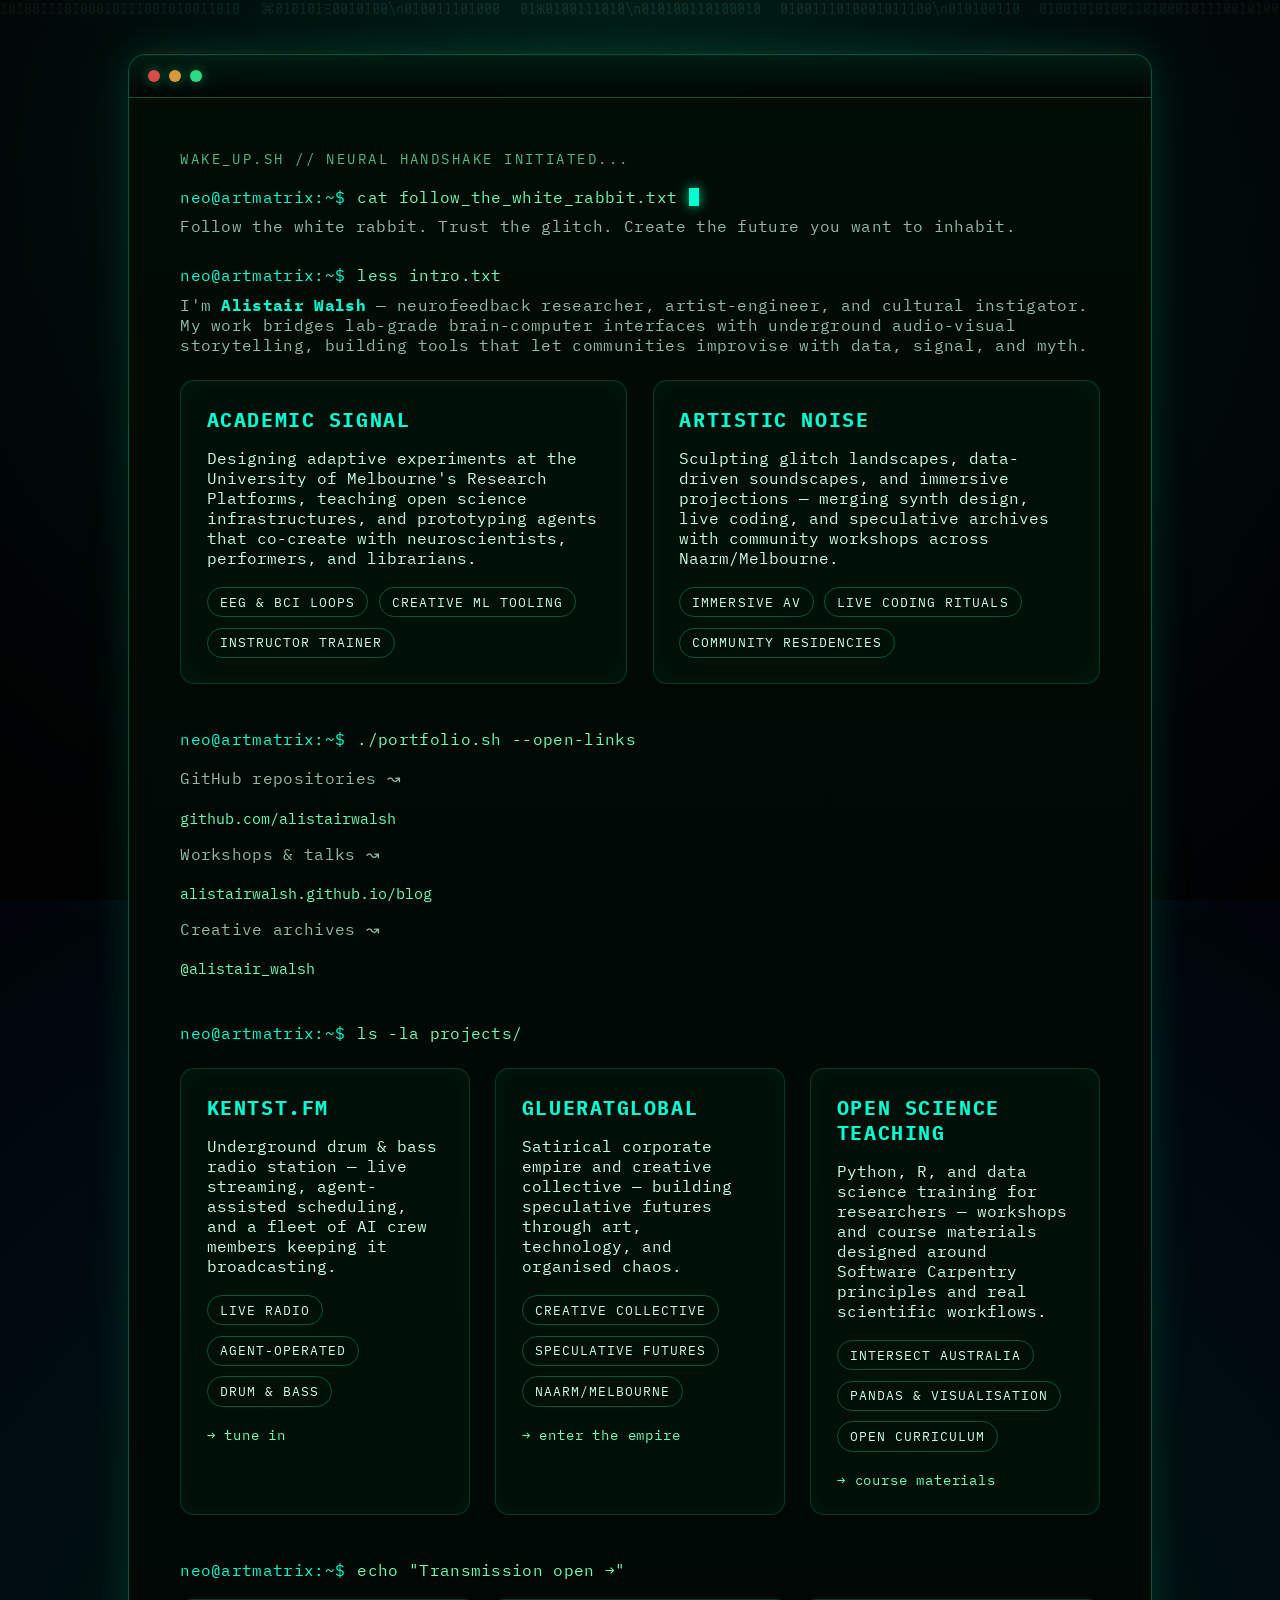
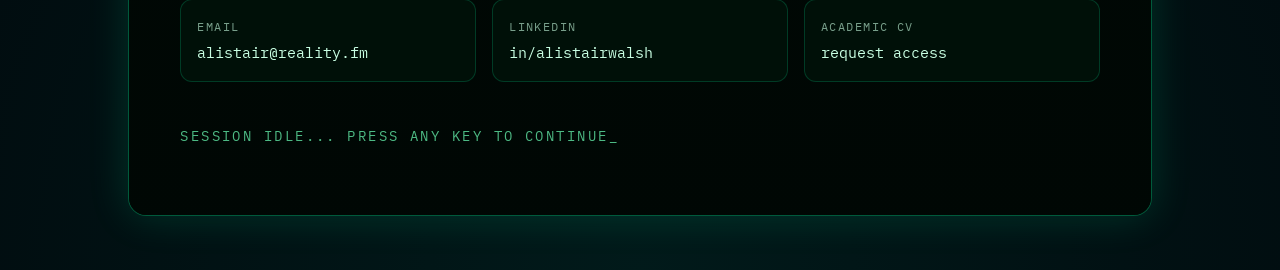
==== commit dffe7c30: "Remove MCP setup section, add projects grid" ====
--- a/index.html
+++ b/index.html
@@ -1,440 +1,194 @@
 <!DOCTYPE html>
 <html lang="en">
   <head>
-    <meta charset="utf-8">
-    <meta http-equiv="X-UA-Compatible" content="IE=edge">
-    <meta name="viewport" content="width=device-width, initial-scale=1">
-    <meta name="description" content="Alistair Walsh is a generative AI consultant and neurotechnology researcher helping organisations design ethical AI strategies, build agentic workflows, and upskill teams with open science practices.">
-    <title>Alistair Walsh | Generative AI Consultant &amp; Open Science Leader</title>
-    <link rel="preconnect" href="https://fonts.googleapis.com">
-    <link rel="preconnect" href="https://fonts.gstatic.com" crossorigin>
-    <link href="https://fonts.googleapis.com/css2?family=Inter:wght@400;500;600;700&amp;family=Space+Grotesk:wght@500;600;700&amp;display=swap" rel="stylesheet">
-    <link rel="stylesheet" href="stylesheets/stylesheet.css">
+    <meta charset="utf-8" />
+    <meta name="viewport" content="width=device-width, initial-scale=1" />
+    <meta
+      name="description"
+      content="Alistair Walsh | Neurofeedback researcher, creative technologist, and open culture advocate. Follow the white rabbit into academic and artistic signal plus hands-on setup notes for Codex, Docker MCP servers, and more."
+    />
+    <title>Follow the White Rabbit | Alistair Walsh</title>
+    <link rel="preconnect" href="https://fonts.googleapis.com" />
+    <link rel="preconnect" href="https://fonts.gstatic.com" crossorigin />
+    <link
+      href="https://fonts.googleapis.com/css2?family=IBM+Plex+Mono:wght@400;500;600;700&family=Share+Tech+Mono&display=swap"
+      rel="stylesheet"
+    />
+    <link rel="stylesheet" href="stylesheets/stylesheet.css" />
   </head>
   <body>
-    <header class="site-header" id="top">
-      <div class="container header-inner">
-        <a class="site-logo" href="#top" aria-label="Alistair Walsh home">
-          <span aria-hidden="true">AW</span>
-          <span class="sr-only">Alistair Walsh</span>
-        </a>
-        <nav class="primary-nav" aria-label="Primary">
-          <a href="#focus">Pillars</a>
-          <a href="#services">Services</a>
-          <a href="#approach">Approach</a>
-          <a href="#projects">Projects</a>
-          <a href="#timeline">Timeline</a>
-          <a href="#publications">Publications</a>
-          <a href="#qualifications">Qualifications</a>
-          <a href="#creative">Creative</a>
-          <a href="#contact">Connect</a>
-        </nav>
-        <a class="cta-link" href="https://github.com/alistairwalsh" target="_blank" rel="noopener">GitHub</a>
+    <div class="matrix-fall" aria-hidden="true">
+      <div
+        class="matrix-column"
+        data-stream="1010011101000101110010100110100101010011010001011100101001101001\nϞЖ01λ0110101010\n⟟010011101000101110010100110100101010011010001011100101001101001"
+      ></div>
+      <div
+        class="matrix-column delay-1"
+        data-stream="⌘010101Ξ0010100\n010011101000101110010100110100101010011010001011100101001101001010\n101001110100010111001010011010010101001101000101110010100110100101"
+      ></div>
+      <div
+        class="matrix-column delay-2"
+        data-stream="01Ж0100111010\n010100110100010111001010011010010101001101000101110010100110100101\n010011101000101110010100110100101010011010001011100101001101001010"
+      ></div>
+      <div
+        class="matrix-column delay-3"
+        data-stream="0100111010001011100\n010100110100010111001010011010010101001101000101110010100110100101\nϞ01001110100010111001010011010010101001101000101110010100110100101"
+      ></div>
+      <div
+        class="matrix-column delay-4"
+        data-stream="01001010100110100010111001010011010010101001101000101110010100110\n010011101000101110010100110100101010011010001011100101001101001010\nж01001110100010111001010011010010101001101000101110010100110100101"
+      ></div>
+    </div>
+    <main class="terminal" aria-labelledby="terminal-title">
+      <div class="terminal-frame">
+        <div class="terminal-header" role="presentation">
+          <span aria-hidden="true"></span>
+          <span aria-hidden="true"></span>
+          <span aria-hidden="true"></span>
+        </div>
+        <div class="terminal-screen">
+          <p class="line system" id="terminal-title">wake_up.sh // neural handshake initiated...</p>
+          <p class="line prompt">
+            <span class="prompt-label">neo@artmatrix:~$</span>
+            <span class="command">cat follow_the_white_rabbit.txt</span>
+            <span class="cursor" aria-hidden="true"></span>
+          </p>
+          <p class="line output">Follow the white rabbit. Trust the glitch. Create the future you want to inhabit.</p>
+
+          <section class="block">
+            <p class="line prompt">
+              <span class="prompt-label">neo@artmatrix:~$</span>
+              <span class="command">less intro.txt</span>
+            </p>
+            <p class="line output">
+              I'm <strong>Alistair Walsh</strong> — neurofeedback researcher, artist-engineer, and cultural instigator. My work
+              bridges lab-grade brain-computer interfaces with underground audio-visual storytelling, building tools that let
+              communities improvise with data, signal, and myth.
+            </p>
+            <div class="glow-grid">
+              <article class="glow-card">
+                <h2 class="block-title">Academic Signal</h2>
+                <p>
+                  Designing adaptive experiments at the University of Melbourne's Research Platforms, teaching open science
+                  infrastructures, and prototyping agents that co-create with neuroscientists, performers, and librarians.
+                </p>
+                <ul class="tag-list">
+                  <li>EEG &amp; BCI loops</li>
+                  <li>Creative ML tooling</li>
+                  <li>Instructor trainer</li>
+                </ul>
+              </article>
+              <article class="glow-card">
+                <h2 class="block-title">Artistic Noise</h2>
+                <p>
+                  Sculpting glitch landscapes, data-driven soundscapes, and immersive projections — merging synth design, live
+                  coding, and speculative archives with community workshops across Naarm/Melbourne.
+                </p>
+                <ul class="tag-list">
+                  <li>Immersive AV</li>
+                  <li>Live coding rituals</li>
+                  <li>Community residencies</li>
+                </ul>
+              </article>
+            </div>
+          </section>
+
+          <section class="block">
+            <p class="line prompt">
+              <span class="prompt-label">neo@artmatrix:~$</span>
+              <span class="command">./portfolio.sh --open-links</span>
+            </p>
+            <ul class="link-list">
+              <li>
+                <span class="line output">GitHub repositories ↝</span>
+                <a href="https://github.com/alistairwalsh" target="_blank" rel="noopener">github.com/alistairwalsh</a>
+              </li>
+              <li>
+                <span class="line output">Workshops &amp; talks ↝</span>
+                <a href="https://alistairwalsh.github.io/blog" target="_blank" rel="noopener">alistairwalsh.github.io/blog</a>
+              </li>
+              <li>
+                <span class="line output">Creative archives ↝</span>
+                <a href="https://www.instagram.com/alistair_walsh/" target="_blank" rel="noopener">@alistair_walsh</a>
+              </li>
+            </ul>
+          </section>
+
+          <section class="block">
+            <p class="line prompt">
+              <span class="prompt-label">neo@artmatrix:~$</span>
+              <span class="command">ls -la projects/</span>
+            </p>
+            <div class="glow-grid">
+              <article class="glow-card">
+                <h2 class="block-title">KentSt.FM</h2>
+                <p>
+                  Underground drum &amp; bass radio station — live streaming, agent-assisted scheduling, and a fleet of
+                  AI crew members keeping it broadcasting.
+                </p>
+                <ul class="tag-list">
+                  <li>Live radio</li>
+                  <li>Agent-operated</li>
+                  <li>Drum &amp; bass</li>
+                </ul>
+                <a href="https://radio.glueratglobal.com/kentst" target="_blank" rel="noopener" class="card-link">→ tune in</a>
+              </article>
+              <article class="glow-card">
+                <h2 class="block-title">GlueRatGlobal</h2>
+                <p>
+                  Satirical corporate empire and creative collective — building speculative futures through art,
+                  technology, and organised chaos.
+                </p>
+                <ul class="tag-list">
+                  <li>Creative collective</li>
+                  <li>Speculative futures</li>
+                  <li>Naarm/Melbourne</li>
+                </ul>
+                <a href="https://glueratglobal.com" target="_blank" rel="noopener" class="card-link">→ enter the empire</a>
+              </article>
+              <article class="glow-card">
+                <h2 class="block-title">Open Science Teaching</h2>
+                <p>
+                  Python, R, and data science training for researchers — workshops and course materials designed
+                  around Software Carpentry principles and real scientific workflows.
+                </p>
+                <ul class="tag-list">
+                  <li>Intersect Australia</li>
+                  <li>Pandas &amp; visualisation</li>
+                  <li>Open curriculum</li>
+                </ul>
+                <a href="https://alistairwalsh.github.io/python203-cheatsheet/" target="_blank" rel="noopener" class="card-link">→ course materials</a>
+              </article>
+            </div>
+          </section>
+
+          <section class="block">
+            <p class="line prompt">
+              <span class="prompt-label">neo@artmatrix:~$</span>
+              <span class="command">echo "Transmission open →"</span>
+            </p>
+            <div class="contact-grid">
+              <a class="contact-card" href="mailto:alistair@reality.fm">
+                <span class="label">Email</span>
+                <span class="value">alistair@reality.fm</span>
+              </a>
+              <a class="contact-card" href="https://linkedin.com/in/alistairwalsh" target="_blank" rel="noopener">
+                <span class="label">LinkedIn</span>
+                <span class="value">in/alistairwalsh</span>
+              </a>
+              <a
+                class="contact-card"
+                href="mailto:alistair@reality.fm?subject=Academic%20CV%20request"
+              >
+                <span class="label">Academic CV</span>
+                <span class="value">request access</span>
+              </a>
+            </div>
+          </section>
+
+          <p class="line system">Session idle... press any key to continue_</p>
+        </div>
       </div>
-    </header>
-
-    <main>
-      <section class="hero" aria-labelledby="hero-title">
-        <div class="container hero-grid">
-          <div class="hero-copy">
-            <p class="eyebrow">Generative AI consultant · Neurotech researcher</p>
-            <h1 id="hero-title">Alistair Walsh</h1>
-            <p class="hero-intro">
-              Based in Reservoir, Victoria, Alistair pairs a decade of open science leadership with hands-on expertise in
-              generative AI systems. He helps libraries, universities, and creative studios design responsible AI
-              strategies, orchestrate data-ready pipelines, and prototype agentic tools that deliver measurable impact.
-              From Research Platforms at the University of Melbourne to bespoke client engagements, he meets teams where
-              they are and brings emerging AI capability within reach.
-            </p>
-            <div class="hero-actions">
-              <a class="button primary" href="#services">Plan an AI initiative</a>
-              <a class="button ghost" href="#contact">Book a discovery call</a>
-            </div>
-            <dl class="hero-highlights">
-              <div>
-                <dt>Advisory focus</dt>
-                <dd>Generative AI strategy, agent orchestration, research-grade experimentation</dd>
-              </div>
-              <div>
-                <dt>Community roles</dt>
-                <dd>Research Platforms @ University of Melbourne · Software Carpentry Instructor Trainer</dd>
-              </div>
-              <div>
-                <dt>Toolkit</dt>
-                <dd>Python, R, LangChain, OpenAI &amp; Claude APIs, vector search, data governance playbooks</dd>
-              </div>
-            </dl>
-          </div>
-          <figure class="hero-media">
-            <div class="portrait-frame" aria-hidden="true">
-              <img src="https://avatars.githubusercontent.com/u/5056954?v=4" alt="Portrait of Alistair Walsh">
-            </div>
-            <figcaption>Championing accessible coding education since 2013</figcaption>
-          </figure>
-        </div>
-      </section>
-
-      <section class="stats" aria-labelledby="impact-title">
-        <div class="container">
-          <div class="section-header">
-            <h2 id="impact-title">Impact snapshot</h2>
-            <p>Live metrics pulled from GitHub keep this overview of Alistair's open science and generative AI footprint up to date.</p>
-          </div>
-          <div class="stats-grid" role="list">
-            <article class="stat-card" role="listitem">
-              <span class="stat-label">Open-source repositories</span>
-              <span class="stat-value" data-stat="repos" aria-live="polite">421</span>
-              <p class="stat-description">A growing archive of research tooling, workshop materials, and creative experiments.</p>
-            </article>
-            <article class="stat-card" role="listitem">
-              <span class="stat-label">Global collaborators</span>
-              <span class="stat-value" data-stat="followers" aria-live="polite">54</span>
-              <p class="stat-description">Researchers, librarians, and product teams following along with neurotech and AI initiatives.</p>
-            </article>
-            <article class="stat-card" role="listitem">
-              <span class="stat-label">Community stars</span>
-              <span class="stat-value" data-stat="stars" aria-live="polite">–</span>
-              <p class="stat-description">Total GitHub stars across public repositories, celebrating shared wins.</p>
-            </article>
-            <article class="stat-card" role="listitem">
-              <span class="stat-label">Years building in public</span>
-              <span class="stat-value" data-stat="years" aria-live="polite">12</span>
-              <p class="stat-description">Continuous contributions since joining GitHub in 2013.</p>
-            </article>
-          </div>
-        </div>
-      </section>
-
-      <section class="focus" id="focus" aria-labelledby="focus-title">
-        <div class="container">
-          <div class="section-header">
-            <h2 id="focus-title">Advisory pillars</h2>
-            <p>Strategic guidance tailored to organisations exploring responsible, human-centred AI.</p>
-          </div>
-          <div class="card-grid">
-            <article class="focus-card">
-              <h3>Generative AI strategy &amp; governance</h3>
-              <p>Designing roadmaps that connect organisational goals with trustworthy AI practices. Aligning data readiness, risk mitigation, and value realisation.</p>
-              <ul>
-                <li>Establish AI steering groups, policy frameworks, and evaluation rubrics.</li>
-                <li>Translate research insights into executive-ready roadmaps and investment cases.</li>
-              </ul>
-            </article>
-            <article class="focus-card">
-              <h3>Applied prototyping &amp; integrations</h3>
-              <p>Building human-in-the-loop tools with LangChain, open-source agents, and bespoke APIs that slot into existing ecosystems.</p>
-              <ul>
-                <li>Rapid prototypes that de-risk AI investments and accelerate buy-in.</li>
-                <li>Reference architectures for knowledge search, workflow automation, and multimodal storytelling.</li>
-              </ul>
-            </article>
-            <article class="focus-card">
-              <h3>AI literacy &amp; enablement</h3>
-              <p>Upskilling cross-functional teams with curricula that blend open science rigor, prompt engineering, and creative exploration.</p>
-              <ul>
-                <li>Facilitated AI capability sprints for researchers, librarians, and creative technologists.</li>
-                <li>Authored reusable lesson kits and playbooks for continuous learning.</li>
-              </ul>
-            </article>
-          </div>
-        </div>
-      </section>
-
-      <section class="services" id="services" aria-labelledby="services-title">
-        <div class="container">
-          <div class="section-header">
-            <h2 id="services-title">How we can work together</h2>
-            <p>Select the engagement format that fits your team's pace, questions, and experimentation appetite.</p>
-          </div>
-          <div class="service-grid">
-            <article class="service-card">
-              <h3>Strategy intensives</h3>
-              <p>Facilitated workshops that align leadership, surface high-impact use cases, and document next steps in an actionable roadmap.</p>
-              <ul>
-                <li>Pre-engagement discovery interviews</li>
-                <li>Executive-ready opportunity canvas</li>
-                <li>Risk, governance, and policy recommendations</li>
-              </ul>
-              <a class="button ghost" href="#contact">Schedule a workshop</a>
-            </article>
-            <article class="service-card">
-              <h3>Prototype sprints</h3>
-              <p>Time-boxed engagements delivering a working proof-of-concept, integration plan, and metrics framework to evaluate success.</p>
-              <ul>
-                <li>Human-in-the-loop workflow design</li>
-                <li>Agentic tooling with OpenAI, Claude, and open models</li>
-                <li>Documentation for technical handover</li>
-              </ul>
-              <a class="button ghost" href="#contact">Launch a sprint</a>
-            </article>
-            <article class="service-card">
-              <h3>Capability partnerships</h3>
-              <p>Fractional AI leadership that embeds with your team to operationalise playbooks, track outcomes, and cultivate internal champions.</p>
-              <ul>
-                <li>Monthly strategy and measurement sessions</li>
-                <li>Training pathways and enablement collateral</li>
-                <li>Ongoing model, data, and tooling reviews</li>
-              </ul>
-              <a class="button ghost" href="#contact">Explore retainers</a>
-            </article>
-          </div>
-        </div>
-      </section>
-
-      <section class="approach" id="approach" aria-labelledby="approach-title">
-        <div class="container">
-          <div class="section-header">
-            <h2 id="approach-title">A collaborative, evidence-led approach</h2>
-            <p>Every engagement balances rapid experimentation with the rigour demanded by research, cultural, and public institutions.</p>
-          </div>
-          <div class="approach-steps">
-            <article class="approach-step">
-              <div class="step-number" aria-hidden="true">01</div>
-              <h3>Map the opportunity</h3>
-              <p>We co-design a value thesis grounded in your data landscape, stakeholder priorities, and governance requirements.</p>
-            </article>
-            <article class="approach-step">
-              <div class="step-number" aria-hidden="true">02</div>
-              <h3>Build &amp; iterate</h3>
-              <p>Rapid prototypes demonstrate what's possible while feedback loops keep humans in control and insights reproducible.</p>
-            </article>
-            <article class="approach-step">
-              <div class="step-number" aria-hidden="true">03</div>
-              <h3>Enable &amp; sustain</h3>
-              <p>Training, documentation, and performance dashboards set your team up to own, scale, and continuously improve the solution.</p>
-            </article>
-          </div>
-        </div>
-      </section>
-
-      <section class="projects" id="projects" aria-labelledby="projects-title">
-        <div class="container">
-          <div class="section-header">
-            <h2 id="projects-title">Open-source highlights</h2>
-            <p>Recent repositories showcase the blend of generative AI agents, research infrastructure, and teaching resources.</p>
-          </div>
-          <div class="card-grid" id="project-grid" aria-live="polite">
-            <article class="project-card placeholder">
-              <h3>Loading projects…</h3>
-              <p>This section populates with the latest non-fork repositories from GitHub.</p>
-            </article>
-          </div>
-        </div>
-      </section>
-
-      <section class="timeline" id="timeline" aria-labelledby="timeline-title">
-        <div class="container">
-          <div class="section-header">
-            <h2 id="timeline-title">Milestones</h2>
-            <p>Moments that map the journey from neuroscience student to generative AI consultant and open science leader.</p>
-          </div>
-          <ol class="timeline-list">
-            <li>
-              <div class="timeline-marker" aria-hidden="true"></div>
-              <div class="timeline-content">
-                <time datetime="2013">2013</time>
-                <h3>Launching Aquire for EEG research</h3>
-                <p>Released a Python client for the Neuroscan Acquire 4.3 server, making it easier to stream multi-channel EEG data into neurofeedback environments.</p>
-                <a href="https://github.com/alistairwalsh/Aquire" target="_blank" rel="noopener">Explore Aquire</a>
-              </div>
-            </li>
-            <li>
-              <div class="timeline-marker" aria-hidden="true"></div>
-              <div class="timeline-content">
-                <time datetime="2013">2013</time>
-                <h3>Simulating participants with countZero</h3>
-                <p>Created a LabStreamingLayer-ready virtual participant to stress-test neurotechnology pipelines before moving to the lab.</p>
-                <a href="https://github.com/alistairwalsh/countZero" target="_blank" rel="noopener">See countZero</a>
-              </div>
-            </li>
-            <li>
-              <div class="timeline-marker" aria-hidden="true"></div>
-              <div class="timeline-content">
-                <time datetime="2015">2015</time>
-                <h3>Scaling Python training across campuses</h3>
-                <p>Led Software Carpentry workshops at Swinburne University of Technology and the University of Melbourne, expanding the reach of hands-on coding education.</p>
-                <a href="https://github.com/alistairwalsh/2015-05-04-swinpython" target="_blank" rel="noopener">Swinburne workshop</a>
-                <a href="https://github.com/alistairwalsh/2015-05-25-unimelb" target="_blank" rel="noopener">Unimelb workshop</a>
-              </div>
-            </li>
-            <li>
-              <div class="timeline-marker" aria-hidden="true"></div>
-              <div class="timeline-content">
-                <time datetime="2020">2020</time>
-                <h3>Guiding AI literacy for research communities</h3>
-                <p>Designed and delivered remote-first programs helping academics and librarians explore responsible AI, reproducibility, and data stewardship.</p>
-              </div>
-            </li>
-            <li>
-              <div class="timeline-marker" aria-hidden="true"></div>
-              <div class="timeline-content">
-                <time datetime="2019">2019</time>
-                <h3>Designing modular course starters</h3>
-                <p>Published a reusable template for interactive Python courses, streamlining delivery for Research Bazaar and partner events.</p>
-                <a href="https://github.com/alistairwalsh/course-starter-python" target="_blank" rel="noopener">Course starter</a>
-              </div>
-            </li>
-            <li>
-              <div class="timeline-marker" aria-hidden="true"></div>
-              <div class="timeline-content">
-                <time datetime="2025">2025</time>
-                <h3>Building library-friendly AI agents</h3>
-                <p>Most recently, launched <a href="https://github.com/alistairwalsh/agex" target="_blank" rel="noopener">agex</a>, experimenting with approachable agentic workflows for collections and cultural institutions.</p>
-              </div>
-            </li>
-          </ol>
-        </div>
-      </section>
-
-      <section class="publications" id="publications" aria-labelledby="publications-title">
-        <div class="container">
-          <div class="section-header">
-            <h2 id="publications-title">Publications &amp; writing</h2>
-            <p>A snapshot of open teaching resources and publications documenting Alistair's research-led practice.</p>
-          </div>
-          <div class="card-grid">
-            <article class="publication-card">
-              <time datetime="2016">2016</time>
-              <h3>New Lesson: Teaching without the jargon</h3>
-              <p>An R Markdown essay distilling workshop experience into learner-first guidance for introducing Python concepts.</p>
-              <ul>
-                <li>Explores practical pedagogy for scientific coding education.</li>
-                <li>Includes reproducible Python snippets and classroom prompts.</li>
-              </ul>
-              <a class="button ghost" href="https://github.com/alistairwalsh/alistairwalsh.github.io/blob/main/new_lesson.Rmd" target="_blank" rel="noopener">Read the essay</a>
-            </article>
-            <article class="publication-card">
-              <time datetime="2016">2016</time>
-              <h3>SQL Week at NeuralCode</h3>
-              <p>A long-form blog post introducing database fundamentals for researchers transitioning from spreadsheets to SQL.</p>
-              <ul>
-                <li>Demonstrates SQLite commands and query patterns.</li>
-                <li>Highlights data management workflows for experiments.</li>
-              </ul>
-              <a class="button ghost" href="https://github.com/alistairwalsh/alistairwalsh.github.io/blob/main/blog.md" target="_blank" rel="noopener">View the guide</a>
-            </article>
-            <article class="publication-card">
-              <time datetime="2015">2015</time>
-              <h3>Software Carpentry: Swinburne Python workshop</h3>
-              <p>Comprehensive lesson materials powering the Swinburne University of Technology Python bootcamp.</p>
-              <ul>
-                <li>Hands-on notebooks, exercises, and instructor notes.</li>
-                <li>Supports research computing skills across campuses.</li>
-              </ul>
-              <a class="button ghost" href="https://github.com/alistairwalsh/2015-05-04-swinpython" target="_blank" rel="noopener">Browse the materials</a>
-            </article>
-            <article class="publication-card">
-              <time datetime="2013">2013</time>
-              <h3>Aquire: Streaming EEG research data</h3>
-              <p>Python client enabling Neuroscan Acquire 4.3 data streaming for neurofeedback experimentation.</p>
-              <ul>
-                <li>Bridges lab hardware with flexible analysis workflows.</li>
-                <li>Published under an open-source license for reuse.</li>
-              </ul>
-              <a class="button ghost" href="https://github.com/alistairwalsh/Aquire" target="_blank" rel="noopener">Explore the repository</a>
-            </article>
-          </div>
-        </div>
-      </section>
-
-      <section class="qualifications" id="qualifications" aria-labelledby="qualifications-title">
-        <div class="container">
-          <div class="section-header">
-            <h2 id="qualifications-title">Qualifications &amp; accreditation</h2>
-            <p>Formal study and professional credentials underpinning responsible generative AI and neurotechnology engagements.</p>
-          </div>
-          <div class="credentials-grid">
-            <article class="credential-card">
-              <header>
-                <span class="credential-label">Academic degree</span>
-                <h3>BSc (Honours) Cognitive Neuroscience</h3>
-              </header>
-              <p>Swinburne University of Technology</p>
-              <ul>
-                <li>Honours research focused on neurofeedback and brain-computer interfaces.</li>
-                <li>Combined human factors, data analysis, and experimental design.</li>
-              </ul>
-            </article>
-            <article class="credential-card">
-              <header>
-                <span class="credential-label">Professional certification</span>
-                <h3>Software Carpentry Instructor Trainer</h3>
-              </header>
-              <p>The Carpentries</p>
-              <ul>
-                <li>Certified to mentor and assess new instructors globally.</li>
-                <li>Delivers evidence-based pedagogy for research computing.</li>
-              </ul>
-            </article>
-            <article class="credential-card">
-              <header>
-                <span class="credential-label">Leadership role</span>
-                <h3>Research Platforms Associate, AI &amp; data programs</h3>
-              </header>
-              <p>University of Melbourne</p>
-              <ul>
-                <li>Co-designed the Data Fluency program supporting 10k+ researchers.</li>
-                <li>Leads ethical AI capability building across library partnerships.</li>
-              </ul>
-            </article>
-          </div>
-        </div>
-      </section>
-
-      <section class="creative" id="creative" aria-labelledby="creative-title">
-        <div class="container">
-          <div class="section-header">
-            <h2 id="creative-title">Creative &amp; experimental labs</h2>
-            <p>Explorations in audio, generative media, and storytelling tools that complement scientific practice.</p>
-          </div>
-          <div class="card-grid" id="creative-grid" aria-live="polite">
-            <article class="project-card placeholder">
-              <h3>Loading creative experiments…</h3>
-              <p>Keep an eye out for generative audio and storytelling projects as they sync from GitHub.</p>
-            </article>
-          </div>
-        </div>
-      </section>
-
-      <section class="toolbox" aria-labelledby="toolbox-title">
-        <div class="container">
-          <div class="section-header">
-            <h2 id="toolbox-title">Research tooling &amp; writing</h2>
-            <p>Small but mighty scripts, notes, and posts that smooth research workflows.</p>
-          </div>
-          <div class="tool-list" id="tool-list" aria-live="polite">
-            <article class="tool-card placeholder">
-              <h3>Loading highlights…</h3>
-              <p>Highlights from gists and the archive will appear here shortly.</p>
-            </article>
-          </div>
-        </div>
-      </section>
-
-      <section class="callout" id="contact" aria-labelledby="contact-title">
-        <div class="container callout-inner">
-          <div class="callout-text">
-            <h2 id="contact-title">Let's collaborate</h2>
-            <p>
-              Whether you're exploring neurofeedback, launching an AI innovation agenda, or dreaming up a creative technology installation,
-              reach out to co-design the next experiment.
-            </p>
-          </div>
-          <div class="callout-actions">
-            <a class="button primary" href="https://github.com/alistairwalsh" target="_blank" rel="noopener">Message on GitHub</a>
-            <a class="button ghost" href="https://github.com/alistairwalsh/alistairwalsh.github.io/issues/new" target="_blank" rel="noopener">Start a conversation</a>
-          </div>
-        </div>
-      </section>
     </main>
-
-    <footer class="site-footer">
-      <div class="container footer-inner">
-        <p>© <span id="footer-year"></span> Alistair Walsh. Published with <a href="https://pages.github.com" target="_blank" rel="noopener">GitHub Pages</a>.</p>
-        <a class="back-to-top" href="#top">Back to top</a>
-      </div>
-    </footer>
-
-    <script src="javascripts/main.js" defer></script>
   </body>
 </html>
--- a/stylesheets/stylesheet.css
+++ b/stylesheets/stylesheet.css
@@ -1,21 +1,16 @@
 :root {
-  --bg: #05060a;
-  --bg-alt: #0f111b;
-  --accent: #6cf0c2;
-  --accent-strong: #39c1ff;
-  --text: #f8f9fb;
-  --muted: rgba(248, 249, 251, 0.7);
-  --surface: rgba(15, 17, 27, 0.72);
-  --surface-border: rgba(108, 240, 194, 0.25);
-  --surface-alt: rgba(12, 14, 22, 0.88);
-  --gradient: radial-gradient(circle at top left, rgba(108, 240, 194, 0.2), transparent 55%),
-    radial-gradient(circle at top right, rgba(57, 193, 255, 0.2), transparent 50%),
-    linear-gradient(160deg, rgba(12, 14, 22, 0.95) 0%, rgba(5, 6, 10, 0.95) 70%);
-  --radius-lg: 32px;
-  --radius-md: 20px;
-  --radius-sm: 12px;
-  --transition: 200ms ease;
   color-scheme: dark;
+  --bg-deep: #01040a;
+  --bg-pulse: #041d11;
+  --grid-line: rgba(0, 255, 153, 0.1);
+  --text-primary: #c8ffe3;
+  --text-secondary: rgba(200, 255, 227, 0.72);
+  --accent: #6bffb5;
+  --accent-strong: #00ffd2;
+  --shadow: rgba(0, 255, 150, 0.2);
+  --card-bg: rgba(1, 20, 12, 0.66);
+  --card-border: rgba(0, 255, 170, 0.18);
+  font-size: 16px;
 }
 
 *,
@@ -25,777 +20,444 @@
 }
 
 html {
-  scroll-behavior: smooth;
+  height: 100%;
+  background: #000;
 }
 
 body {
+  min-height: 100vh;
   margin: 0;
-  min-height: 100vh;
-  font-family: 'Inter', system-ui, -apple-system, BlinkMacSystemFont, 'Segoe UI', sans-serif;
-  background: var(--gradient);
-  color: var(--text);
-  line-height: 1.6;
-  letter-spacing: 0.01em;
-}
-
-img {
-  max-width: 100%;
-  display: block;
-}
-
-a {
-  color: var(--accent);
-  text-decoration: none;
-  transition: color var(--transition), text-shadow var(--transition);
-}
-
-a:hover,
-a:focus {
-  color: var(--accent-strong);
-  text-shadow: 0 0 16px rgba(108, 240, 194, 0.45);
-}
-
-a.button,
-.button {
-  display: inline-flex;
+  display: flex;
   align-items: center;
   justify-content: center;
-  gap: 0.4rem;
-  padding: 0.75rem 1.4rem;
-  border-radius: 999px;
-  font-weight: 600;
-  border: 1px solid transparent;
-  transition: transform var(--transition), box-shadow var(--transition), background-color var(--transition);
-}
-
-.button.primary {
-  background: linear-gradient(120deg, rgba(108, 240, 194, 0.9), rgba(57, 193, 255, 0.9));
-  color: #041017;
-  box-shadow: 0 18px 40px -20px rgba(57, 193, 255, 0.8);
-}
-
-.button.primary:hover,
-.button.primary:focus {
-  transform: translateY(-2px);
-  box-shadow: 0 24px 50px -20px rgba(108, 240, 194, 0.9);
-}
-
-.button.ghost {
-  border-color: rgba(108, 240, 194, 0.4);
-  color: var(--text);
-  background: rgba(12, 14, 22, 0.45);
-}
-
-.button.ghost:hover,
-.button.ghost:focus {
-  border-color: rgba(57, 193, 255, 0.6);
-  transform: translateY(-2px);
-}
-
-.container {
-  width: min(1120px, 90vw);
-  margin: 0 auto;
+  padding: clamp(3rem, 6vh, 6rem) clamp(1rem, 5vw, 3rem);
+  font-family: 'IBM Plex Mono', 'Share Tech Mono', ui-monospace, SFMono-Regular, Menlo, Monaco,
+    'Courier New', monospace;
+  color: var(--text-primary);
+  background: radial-gradient(circle at top, rgba(0, 255, 150, 0.16), transparent 55%),
+    radial-gradient(circle at bottom, rgba(0, 180, 140, 0.12), transparent 60%), var(--bg-deep);
+  overflow-x: hidden;
+}
+
+body::before {
+  content: '';
+  position: fixed;
+  inset: 0;
+  background: repeating-linear-gradient(
+      0deg,
+      rgba(0, 255, 160, 0.03),
+      rgba(0, 255, 160, 0.03) 1px,
+      transparent 1px,
+      transparent 4px
+    ),
+    radial-gradient(circle at 20% 20%, rgba(0, 255, 153, 0.08), transparent 55%),
+    radial-gradient(circle at 80% 70%, rgba(0, 150, 255, 0.12), transparent 60%);
+  mix-blend-mode: screen;
+  opacity: 0.5;
+  pointer-events: none;
+  animation: pulse 14s ease-in-out infinite;
+  z-index: 0;
+}
+
+body::after {
+  content: '';
+  position: fixed;
+  inset: 0;
+  background: linear-gradient(
+      rgba(0, 0, 0, 0),
+      rgba(0, 0, 0, 0.65)
+    ),
+    radial-gradient(circle at 50% 50%, rgba(0, 0, 0, 0), rgba(0, 0, 0, 0.75));
+  mix-blend-mode: multiply;
+  pointer-events: none;
+  z-index: 0;
+}
+
+.matrix-fall {
+  position: fixed;
+  inset: 0;
+  display: grid;
+  grid-template-columns: repeat(auto-fit, minmax(120px, 1fr));
+  gap: 1.5vw;
+  overflow: hidden;
+  pointer-events: none;
+  opacity: 0.55;
+  mix-blend-mode: screen;
+  z-index: 0;
+}
+
+.matrix-column {
   position: relative;
-  z-index: 2;
-}
-
-.section-header {
-  margin-bottom: 2rem;
-}
-
-.section-header h2 {
-  font-family: 'Space Grotesk', 'Inter', sans-serif;
-  font-size: clamp(2rem, 1.7rem + 1vw, 2.6rem);
-  margin: 0 0 0.6rem;
-}
-
-.section-header p {
-  margin: 0;
-  color: var(--muted);
-}
-
-.site-header {
-  position: sticky;
+  height: 100%;
+  font-family: 'Share Tech Mono', 'IBM Plex Mono', monospace;
+  font-size: clamp(0.75rem, 1.2vw, 1rem);
+  line-height: 1.2;
+  color: rgba(134, 255, 197, 0.35);
+  text-shadow: 0 0 12px rgba(0, 255, 179, 0.2);
+  filter: blur(0.25px);
+  overflow: hidden;
+  animation: rain 18s linear infinite;
+  will-change: transform;
+}
+
+.matrix-column::before,
+.matrix-column::after {
+  content: attr(data-stream);
+  position: absolute;
+  left: 0;
+  width: 100%;
+  white-space: pre;
+}
+
+.matrix-column::before {
+  top: -100%;
+}
+
+.matrix-column::after {
   top: 0;
-  z-index: 10;
-  background: rgba(5, 6, 10, 0.9);
-  backdrop-filter: blur(12px);
-  border-bottom: 1px solid rgba(108, 240, 194, 0.12);
-}
-
-.header-inner {
+}
+
+.matrix-column.delay-1 {
+  animation-duration: 23s;
+  animation-delay: -6s;
+}
+
+.matrix-column.delay-2 {
+  animation-duration: 26s;
+  animation-delay: -10s;
+}
+
+.matrix-column.delay-3 {
+  animation-duration: 21s;
+  animation-delay: -4s;
+}
+
+.matrix-column.delay-4 {
+  animation-duration: 24s;
+  animation-delay: -8s;
+}
+
+.terminal {
+  position: relative;
+  width: min(1024px, 96vw);
+  z-index: 1;
+}
+
+.terminal-frame {
+  position: relative;
+  border-radius: 18px;
+  border: 1px solid rgba(0, 255, 166, 0.32);
+  background: rgba(1, 12, 8, 0.82);
+  box-shadow: 0 0 40px rgba(0, 255, 170, 0.15), inset 0 0 25px rgba(0, 255, 144, 0.05);
+  backdrop-filter: blur(9px);
+  overflow: hidden;
+}
+
+.terminal-header {
   display: flex;
   align-items: center;
-  justify-content: space-between;
-  padding: 1rem 0;
-}
-
-.site-logo {
-  display: inline-flex;
+  gap: 0.55rem;
+  padding: 0.95rem 1.2rem;
+  background: linear-gradient(180deg, rgba(0, 30, 20, 0.8), rgba(0, 5, 4, 0.6));
+  border-bottom: 1px solid rgba(0, 255, 170, 0.25);
+}
+
+.terminal-header span {
+  width: 12px;
+  height: 12px;
+  border-radius: 999px;
+  box-shadow: 0 0 12px rgba(0, 255, 153, 0.4);
+}
+
+.terminal-header span:nth-child(1) {
+  background: rgba(255, 86, 86, 0.85);
+}
+
+.terminal-header span:nth-child(2) {
+  background: rgba(255, 177, 66, 0.85);
+}
+
+.terminal-header span:nth-child(3) {
+  background: rgba(51, 255, 153, 0.85);
+}
+
+.terminal-screen {
+  position: relative;
+  padding: clamp(2rem, 4vw, 3.2rem);
+  background: linear-gradient(180deg, rgba(0, 12, 6, 0.9), rgba(0, 7, 4, 0.96));
+}
+
+.line {
+  display: block;
+  margin: 0 0 1.2rem;
+  letter-spacing: 0.02em;
+}
+
+.line.system {
+  color: rgba(107, 255, 181, 0.72);
+  text-transform: uppercase;
+  font-size: 0.85rem;
+  letter-spacing: 0.18em;
+}
+
+.prompt {
+  display: flex;
   align-items: center;
-  justify-content: center;
-  width: 48px;
-  height: 48px;
-  border-radius: 16px;
-  font-family: 'Space Grotesk', sans-serif;
-  font-weight: 700;
-  letter-spacing: 0.12em;
-  border: 1px solid rgba(108, 240, 194, 0.4);
+  gap: 0.75rem;
+  flex-wrap: wrap;
+  margin-bottom: 0.6rem;
+}
+
+.prompt-label {
+  color: var(--accent-strong);
+}
+
+.command {
   color: var(--accent);
-  background: rgba(12, 14, 22, 0.7);
-}
-
-.primary-nav {
-  display: flex;
-  gap: 1.4rem;
-  font-weight: 500;
-}
-
-.primary-nav a {
-  position: relative;
-  padding-bottom: 0.3rem;
-}
-
-.primary-nav a::after {
-  content: '';
-  position: absolute;
-  inset: auto 0 -0.4rem;
-  height: 2px;
-  background: linear-gradient(120deg, rgba(108, 240, 194, 0.8), rgba(57, 193, 255, 0.8));
-  transform: scaleX(0);
-  transform-origin: left;
-  transition: transform var(--transition);
-}
-
-.primary-nav a:hover::after,
-.primary-nav a:focus::after {
-  transform: scaleX(1);
-}
-
-.cta-link {
-  font-weight: 600;
-  color: var(--accent);
-  border: 1px solid rgba(108, 240, 194, 0.4);
-  padding: 0.55rem 1.1rem;
-  border-radius: 999px;
-  background: rgba(5, 6, 10, 0.6);
-}
-
-.cta-link:hover,
-.cta-link:focus {
-  border-color: rgba(57, 193, 255, 0.7);
-  color: var(--accent-strong);
-}
-
-.hero {
-  padding: 6rem 0 4rem;
-}
-
-.hero-grid {
+}
+
+.output {
+  color: var(--text-secondary);
+}
+
+.cursor {
+  width: 1ch;
+  height: 1.1em;
+  background: var(--accent-strong);
+  box-shadow: 0 0 12px rgba(0, 255, 170, 0.8);
+  animation: blink 1.1s steps(2, start) infinite;
+}
+
+.block {
+  margin: 2.8rem 0;
+}
+
+.block:first-of-type {
+  margin-top: 1.8rem;
+}
+
+.block-title {
+  margin: 0 0 0.75rem;
+  font-size: clamp(1.1rem, 0.9rem + 0.4vw, 1.4rem);
+  color: var(--accent-strong);
+  letter-spacing: 0.08em;
+  text-transform: uppercase;
+}
+
+.glow-grid {
   display: grid;
-  gap: 3rem;
-  align-items: center;
-  grid-template-columns: repeat(auto-fit, minmax(260px, 1fr));
-}
-
-.eyebrow {
-  font-size: 0.9rem;
-  text-transform: uppercase;
-  letter-spacing: 0.18em;
-  color: rgba(108, 240, 194, 0.8);
-  margin: 0 0 1rem;
-}
-
-.hero h1 {
-  font-family: 'Space Grotesk', sans-serif;
-  font-size: clamp(2.8rem, 2.2rem + 2vw, 3.8rem);
-  line-height: 1.1;
-  margin: 0 0 1rem;
-}
-
-.hero-intro {
-  margin: 0 0 1.6rem;
-  color: var(--muted);
-  font-size: 1.05rem;
-}
-
-.hero-actions {
+  gap: clamp(1rem, 2vw, 1.8rem);
+  margin-top: 1.6rem;
+  grid-template-columns: repeat(auto-fit, minmax(220px, 1fr));
+}
+
+.glow-card {
+  background: var(--card-bg);
+  border: 1px solid var(--card-border);
+  border-radius: 14px;
+  padding: 1.6rem;
+  box-shadow: inset 0 0 22px rgba(0, 255, 166, 0.04);
+  transition: transform 200ms ease, box-shadow 200ms ease;
+}
+
+.glow-card:hover,
+.glow-card:focus-within {
+  transform: translateY(-6px);
+  box-shadow: 0 18px 35px -18px rgba(0, 255, 166, 0.55);
+}
+
+.tag-list {
+  list-style: none;
+  padding: 0;
+  margin: 1.2rem 0 0;
   display: flex;
   flex-wrap: wrap;
-  gap: 1rem;
-  margin-bottom: 2rem;
-}
-
-.hero-highlights {
+  gap: 0.65rem;
+}
+
+.tag-list li {
+  padding: 0.35rem 0.75rem;
+  border-radius: 999px;
+  border: 1px solid rgba(0, 255, 150, 0.3);
+  font-size: 0.8rem;
+  letter-spacing: 0.08em;
+  text-transform: uppercase;
+  color: var(--text-primary);
+}
+
+.link-list {
+  list-style: none;
+  padding: 0;
+  margin: 1.2rem 0 0;
   display: grid;
   gap: 1rem;
-  margin: 0;
-}
-
-.hero-highlights div {
-  padding: 1rem 1.2rem;
-  border-radius: var(--radius-sm);
-  background: rgba(12, 14, 22, 0.65);
-  border: 1px solid rgba(108, 240, 194, 0.18);
-}
-
-.hero-highlights dt {
+}
+
+.link-list a {
+  color: var(--accent);
+  font-size: 0.95rem;
+}
+
+.link-list a:hover,
+.link-list a:focus {
+  color: var(--accent-strong);
+  text-shadow: 0 0 18px rgba(0, 255, 170, 0.4);
+}
+
+.card-link {
+  display: inline-block;
+  margin-top: 1.2rem;
+  color: var(--accent);
+  font-size: 0.85rem;
+  letter-spacing: 0.06em;
+  text-decoration: none;
+  transition: color 150ms ease, text-shadow 150ms ease;
+}
+
+.card-link:hover,
+.card-link:focus {
+  color: var(--accent-strong);
+  text-shadow: 0 0 14px rgba(0, 255, 170, 0.5);
+}
+
+.instruction-list {
+  counter-reset: step;
+  list-style: none;
+  padding: 0;
+  margin: 1.6rem 0 0;
+  display: grid;
+  gap: clamp(1.6rem, 2vw, 2.4rem);
+}
+
+.instruction-list li {
+  background: rgba(0, 22, 14, 0.65);
+  border: 1px solid rgba(0, 255, 166, 0.2);
+  border-radius: 16px;
+  padding: 1.6rem;
+  box-shadow: inset 0 0 18px rgba(0, 255, 150, 0.05);
+}
+
+.instruction-list header {
   font-weight: 600;
+  letter-spacing: 0.08em;
   text-transform: uppercase;
-  letter-spacing: 0.14em;
-  font-size: 0.75rem;
-  color: rgba(108, 240, 194, 0.85);
-  margin-bottom: 0.45rem;
-}
-
-.hero-highlights dd {
-  margin: 0;
-  color: var(--muted);
-}
-
-.hero-media {
+  color: var(--accent-strong);
+  margin-bottom: 0.75rem;
+}
+
+pre {
+  margin: 1rem 0 0;
+  padding: 1rem;
+  background: rgba(0, 10, 6, 0.85);
+  border-radius: 12px;
+  border: 1px solid rgba(0, 255, 153, 0.2);
+  color: var(--text-primary);
+  overflow-x: auto;
+  box-shadow: inset 0 0 18px rgba(0, 255, 150, 0.07);
+}
+
+code {
+  font-family: 'IBM Plex Mono', 'Share Tech Mono', monospace;
+  font-size: 0.9rem;
+}
+
+.contact-grid {
+  display: grid;
+  grid-template-columns: repeat(auto-fit, minmax(180px, 1fr));
+  gap: 1rem;
+  margin-top: 1.2rem;
+}
+
+.contact-card {
   display: flex;
   flex-direction: column;
-  align-items: center;
-  gap: 1rem;
-}
-
-.portrait-frame {
-  border-radius: 30px;
-  overflow: hidden;
-  padding: 0.7rem;
-  background: linear-gradient(135deg, rgba(108, 240, 194, 0.35), rgba(57, 193, 255, 0.35));
-  box-shadow: 0 30px 60px -40px rgba(57, 193, 255, 0.9);
-}
-
-.portrait-frame img {
-  border-radius: 24px;
-}
-
-.hero-media figcaption {
-  color: rgba(248, 249, 251, 0.6);
-  font-size: 0.9rem;
-}
-
-.stats,
-.focus,
-.services,
-.approach,
-.projects,
-.timeline,
-.publications,
-.qualifications,
-.creative,
-.toolbox,
-.callout {
-  padding: 4rem 0;
-}
-
-.stats-grid {
-  display: grid;
-  grid-template-columns: repeat(auto-fit, minmax(220px, 1fr));
-  gap: 1.5rem;
-}
-
-.stat-card {
-  padding: 2rem 1.6rem;
-  border-radius: var(--radius-md);
-  background: var(--surface);
-  border: 1px solid var(--surface-border);
-  position: relative;
-  overflow: hidden;
-}
-
-.stat-card::after {
-  content: '';
-  position: absolute;
-  inset: auto -20% -55% 60%;
-  height: 180px;
-  filter: blur(60px);
-  background: radial-gradient(circle, rgba(108, 240, 194, 0.25), transparent 70%);
-  pointer-events: none;
-}
-
-.stat-label {
-  display: block;
-  text-transform: uppercase;
-  letter-spacing: 0.16em;
-  font-size: 0.75rem;
-  color: rgba(248, 249, 251, 0.6);
-  margin-bottom: 0.6rem;
-}
-
-.stat-value {
-  display: block;
-  font-family: 'Space Grotesk', sans-serif;
-  font-size: clamp(2.3rem, 1.9rem + 1vw, 2.9rem);
-  margin-bottom: 0.5rem;
-}
-
-.stat-description {
-  margin: 0;
-  color: var(--muted);
-}
-
-.card-grid {
-  display: grid;
-  grid-template-columns: repeat(auto-fit, minmax(260px, 1fr));
-  gap: 1.7rem;
-}
-
-.focus-card,
-.project-card,
-.tool-card,
-.publication-card,
-.credential-card {
-  padding: 2rem 1.75rem;
-  border-radius: var(--radius-md);
-  background: var(--surface-alt);
-  border: 1px solid rgba(108, 240, 194, 0.18);
-  box-shadow: 0 30px 60px -50px rgba(12, 173, 255, 0.7);
-  transition: transform var(--transition), border-color var(--transition);
-  display: flex;
-  flex-direction: column;
-  gap: 1rem;
-}
-
-.badge {
-  display: inline-flex;
-  align-items: center;
-  justify-content: center;
-  padding: 0.2rem 0.75rem;
-  border-radius: 999px;
+  gap: 0.45rem;
+  padding: 1.2rem 1rem;
+  border-radius: 12px;
+  background: rgba(0, 22, 12, 0.65);
+  border: 1px solid rgba(0, 255, 166, 0.18);
+  color: var(--text-primary);
+  text-decoration: none;
+  transition: transform 200ms ease, box-shadow 200ms ease;
+}
+
+.contact-card:hover,
+.contact-card:focus {
+  transform: translateY(-4px);
+  box-shadow: 0 15px 32px -20px rgba(0, 255, 170, 0.6);
+  color: var(--accent-strong);
+}
+
+.contact-card .label {
   font-size: 0.75rem;
   letter-spacing: 0.12em;
   text-transform: uppercase;
-  font-weight: 600;
-  width: fit-content;
-  border: 1px solid rgba(108, 240, 194, 0.35);
-  background: rgba(108, 240, 194, 0.12);
-  color: rgba(108, 240, 194, 0.88);
-}
-
-.badge-solid {
-  border-color: transparent;
-  background: linear-gradient(120deg, rgba(108, 240, 194, 0.9), rgba(57, 193, 255, 0.9));
-  color: #041017;
-}
-
-.badge-outline {
-  border-color: rgba(108, 240, 194, 0.45);
-  background: rgba(12, 14, 22, 0.6);
-}
-
-.focus-card:hover,
-.focus-card:focus-within,
-.project-card:hover,
-.project-card:focus-within,
-.tool-card:hover,
-.tool-card:focus-within,
-.publication-card:hover,
-.publication-card:focus-within,
-.credential-card:hover,
-.credential-card:focus-within {
-  transform: translateY(-4px);
-  border-color: rgba(108, 240, 194, 0.5);
-}
-
-.focus-card h3,
-.project-card h3,
-.tool-card h3,
-.publication-card h3,
-.credential-card h3 {
-  font-family: 'Space Grotesk', sans-serif;
-  margin: 0;
-  font-size: 1.4rem;
-}
-
-.focus-card p,
-.project-card p,
-.tool-card p,
-.publication-card p,
-.credential-card p {
-  margin: 0;
-  color: var(--muted);
-}
-
-.focus-card ul {
-  margin: 0;
-  padding-left: 1.1rem;
-  color: rgba(248, 249, 251, 0.75);
-  display: grid;
-  gap: 0.65rem;
-}
-
-.focus-card li::marker {
-  color: rgba(108, 240, 194, 0.8);
-}
-
-.publication-card time {
-  font-size: 0.8rem;
-  text-transform: uppercase;
-  letter-spacing: 0.16em;
-  color: rgba(108, 240, 194, 0.75);
-}
-
-.publication-card ul,
-.credential-card ul {
-  margin: 0;
-  padding-left: 1.1rem;
-  color: rgba(248, 249, 251, 0.75);
-  display: grid;
-  gap: 0.55rem;
-}
-
-.publication-card li::marker,
-.credential-card li::marker {
-  color: rgba(108, 240, 194, 0.65);
-}
-
-.credentials-grid {
-  display: grid;
-  grid-template-columns: repeat(auto-fit, minmax(260px, 1fr));
-  gap: 1.7rem;
-}
-
-.credential-card header {
-  display: flex;
-  flex-direction: column;
-  gap: 0.4rem;
-}
-
-.credential-label {
-  font-size: 0.8rem;
-  text-transform: uppercase;
-  letter-spacing: 0.16em;
-  color: rgba(108, 240, 194, 0.75);
-}
-
-.services {
-  background: rgba(5, 6, 10, 0.6);
-}
-
-.service-grid {
-  display: grid;
-  grid-template-columns: repeat(auto-fit, minmax(260px, 1fr));
-  gap: 1.7rem;
-}
-
-.service-card {
-  padding: 2.2rem 1.9rem;
-  border-radius: var(--radius-md);
-  background: var(--surface);
-  border: 1px solid rgba(108, 240, 194, 0.22);
-  box-shadow: 0 28px 60px -50px rgba(57, 193, 255, 0.65);
-  display: flex;
-  flex-direction: column;
-  gap: 1.1rem;
-  transition: transform var(--transition), border-color var(--transition);
-}
-
-.service-card h3 {
-  margin: 0;
-  font-family: 'Space Grotesk', sans-serif;
-  font-size: 1.45rem;
-}
-
-.service-card p {
-  margin: 0;
-  color: var(--muted);
-}
-
-.service-card ul {
-  margin: 0;
-  padding-left: 1.1rem;
-  color: rgba(248, 249, 251, 0.8);
-  display: grid;
-  gap: 0.55rem;
-}
-
-.service-card li::marker {
-  color: rgba(108, 240, 194, 0.8);
-}
-
-.service-card .button {
-  margin-top: auto;
-  align-self: flex-start;
-}
-
-.service-card:hover,
-.service-card:focus-within {
-  border-color: rgba(108, 240, 194, 0.45);
-  transform: translateY(-4px);
-}
-
-.approach-steps {
-  display: grid;
-  grid-template-columns: repeat(auto-fit, minmax(240px, 1fr));
-  gap: 1.7rem;
-}
-
-.approach-step {
-  padding: 2.1rem 1.8rem;
-  border-radius: var(--radius-md);
-  background: var(--surface-alt);
-  border: 1px solid rgba(108, 240, 194, 0.2);
-  position: relative;
-  overflow: hidden;
-  display: flex;
-  flex-direction: column;
-  gap: 0.9rem;
-  transition: transform var(--transition), border-color var(--transition);
-}
-
-.approach-step::after {
-  content: '';
-  position: absolute;
-  inset: auto -30% -65% 40%;
-  height: 180px;
-  filter: blur(80px);
-  background: radial-gradient(circle, rgba(57, 193, 255, 0.28), transparent 70%);
-  pointer-events: none;
-}
-
-.step-number {
-  font-family: 'Space Grotesk', sans-serif;
-  font-size: 1.1rem;
-  letter-spacing: 0.18em;
-  text-transform: uppercase;
-  color: rgba(108, 240, 194, 0.8);
-}
-
-.approach-step h3 {
-  margin: 0;
-  font-size: 1.3rem;
-}
-
-.approach-step p {
-  margin: 0;
-  color: var(--muted);
-}
-
-.approach-step:hover,
-.approach-step:focus-within {
-  border-color: rgba(108, 240, 194, 0.45);
-  transform: translateY(-3px);
-}
-
-.project-meta {
-  display: flex;
-  flex-wrap: wrap;
-  gap: 0.8rem;
-  font-size: 0.85rem;
-  color: rgba(248, 249, 251, 0.6);
-}
-
-.project-meta span {
-  display: inline-flex;
-  align-items: center;
-  gap: 0.35rem;
-}
-
-.project-meta svg {
-  width: 16px;
-  height: 16px;
-  fill: currentColor;
-}
-
-.timeline-list {
-  list-style: none;
-  margin: 0;
-  padding: 0;
-  position: relative;
-}
-
-.timeline-list::before {
-  content: '';
-  position: absolute;
-  top: 0.5rem;
-  left: 12px;
-  bottom: 0.5rem;
-  width: 2px;
-  background: linear-gradient(to bottom, rgba(108, 240, 194, 0.5), rgba(57, 193, 255, 0.1));
-}
-
-.timeline-list li {
-  position: relative;
-  padding-left: 3.5rem;
-  margin-bottom: 2.5rem;
-}
-
-.timeline-marker {
-  position: absolute;
-  left: 4px;
-  top: 0.6rem;
-  width: 18px;
-  height: 18px;
-  border-radius: 50%;
-  background: linear-gradient(135deg, rgba(108, 240, 194, 0.9), rgba(57, 193, 255, 0.9));
-  box-shadow: 0 0 0 6px rgba(108, 240, 194, 0.15);
-}
-
-.timeline-content {
-  background: var(--surface-alt);
-  border-radius: var(--radius-md);
-  border: 1px solid rgba(108, 240, 194, 0.18);
-  padding: 1.6rem 1.5rem;
-  display: grid;
-  gap: 0.7rem;
-}
-
-.timeline-content time {
-  font-size: 0.9rem;
-  text-transform: uppercase;
-  letter-spacing: 0.18em;
-  color: rgba(108, 240, 194, 0.8);
-}
-
-.timeline-content h3 {
-  font-family: 'Space Grotesk', sans-serif;
-  margin: 0;
-  font-size: 1.35rem;
-}
-
-.timeline-content a {
-  font-weight: 500;
-}
-
-.tool-list {
-  display: grid;
-  grid-template-columns: repeat(auto-fit, minmax(260px, 1fr));
-  gap: 1.5rem;
-}
-
-.tool-card time {
-  font-size: 0.8rem;
-  letter-spacing: 0.16em;
-  text-transform: uppercase;
-  color: rgba(108, 240, 194, 0.7);
-}
-
-.callout {
-  padding: 4rem 0 5rem;
-}
-
-.callout-inner {
-  display: grid;
-  grid-template-columns: repeat(auto-fit, minmax(280px, 1fr));
-  align-items: center;
-  gap: 2rem;
-  background: linear-gradient(120deg, rgba(108, 240, 194, 0.2), rgba(57, 193, 255, 0.25));
-  border-radius: var(--radius-lg);
-  padding: 2.5rem;
-  border: 1px solid rgba(108, 240, 194, 0.32);
-}
-
-.callout-text h2 {
-  font-family: 'Space Grotesk', sans-serif;
-  margin: 0 0 0.8rem;
-  font-size: clamp(2rem, 1.6rem + 1vw, 2.6rem);
-}
-
-.callout-text p {
-  margin: 0;
-  color: rgba(5, 6, 10, 0.85);
-  font-weight: 500;
-}
-
-.callout-actions {
-  display: flex;
-  flex-wrap: wrap;
-  gap: 1rem;
-  justify-content: flex-start;
-}
-
-.site-footer {
-  padding: 2rem 0;
-  border-top: 1px solid rgba(108, 240, 194, 0.16);
-  background: rgba(5, 6, 10, 0.92);
-}
-
-.footer-inner {
-  display: flex;
-  flex-wrap: wrap;
-  gap: 1rem;
-  align-items: center;
-  justify-content: space-between;
+  color: rgba(200, 255, 227, 0.6);
+}
+
+.contact-card .value {
   font-size: 0.95rem;
-  color: rgba(248, 249, 251, 0.65);
-}
-
-.back-to-top {
-  font-weight: 600;
-}
-
-.placeholder {
-  text-align: center;
-  align-items: center;
-  justify-content: center;
-  min-height: 160px;
-}
-
-.sr-only {
-  position: absolute;
-  width: 1px;
-  height: 1px;
-  padding: 0;
-  margin: -1px;
-  overflow: hidden;
-  clip: rect(0, 0, 0, 0);
-  white-space: nowrap;
-  border: 0;
-}
-
-@media (max-width: 960px) {
-  .primary-nav {
-    display: none;
-  }
-
-  .hero {
-    padding-top: 5rem;
+  color: var(--text-primary);
+}
+
+a {
+  color: inherit;
+  text-decoration: none;
+}
+
+a:hover,
+a:focus {
+  text-decoration: none;
+}
+
+strong {
+  color: var(--accent-strong);
+}
+
+@keyframes blink {
+  0%,
+  49% {
+    opacity: 1;
+  }
+  50%,
+  100% {
+    opacity: 0;
+  }
+}
+
+@keyframes rain {
+  from {
+    transform: translateY(-55%);
+  }
+  to {
+    transform: translateY(105%);
+  }
+}
+
+@keyframes pulse {
+  0%,
+  100% {
+    opacity: 0.3;
+  }
+  50% {
+    opacity: 0.6;
   }
 }
 
 @media (max-width: 720px) {
-  .hero-actions {
-    justify-content: flex-start;
-  }
-
-  .timeline-list li {
-    padding-left: 2.8rem;
-  }
-
-  .callout-inner {
-    padding: 2.2rem;
-  }
-}
-
-@media (max-width: 520px) {
-  .header-inner {
-    gap: 1rem;
-  }
-
-  .cta-link {
-    padding: 0.5rem 0.9rem;
-  }
-
-  .hero-highlights div {
-    padding: 0.8rem 1rem;
-  }
-
-  .card-grid,
-  .tool-list {
-    grid-template-columns: 1fr;
-  }
-}
-
-@media (prefers-reduced-motion: reduce) {
-  *,
-  *::before,
-  *::after {
-    animation-duration: 1ms !important;
-    animation-iteration-count: 1 !important;
-    transition-duration: 1ms !important;
-    scroll-behavior: auto !important;
-  }
-}
+  body {
+    padding: 3rem 1rem 4rem;
+  }
+
+  .terminal-screen {
+    padding: 1.8rem;
+  }
+
+  .prompt {
+    gap: 0.5rem;
+  }
+
+  .cursor {
+    height: 0.95em;
+  }
+}
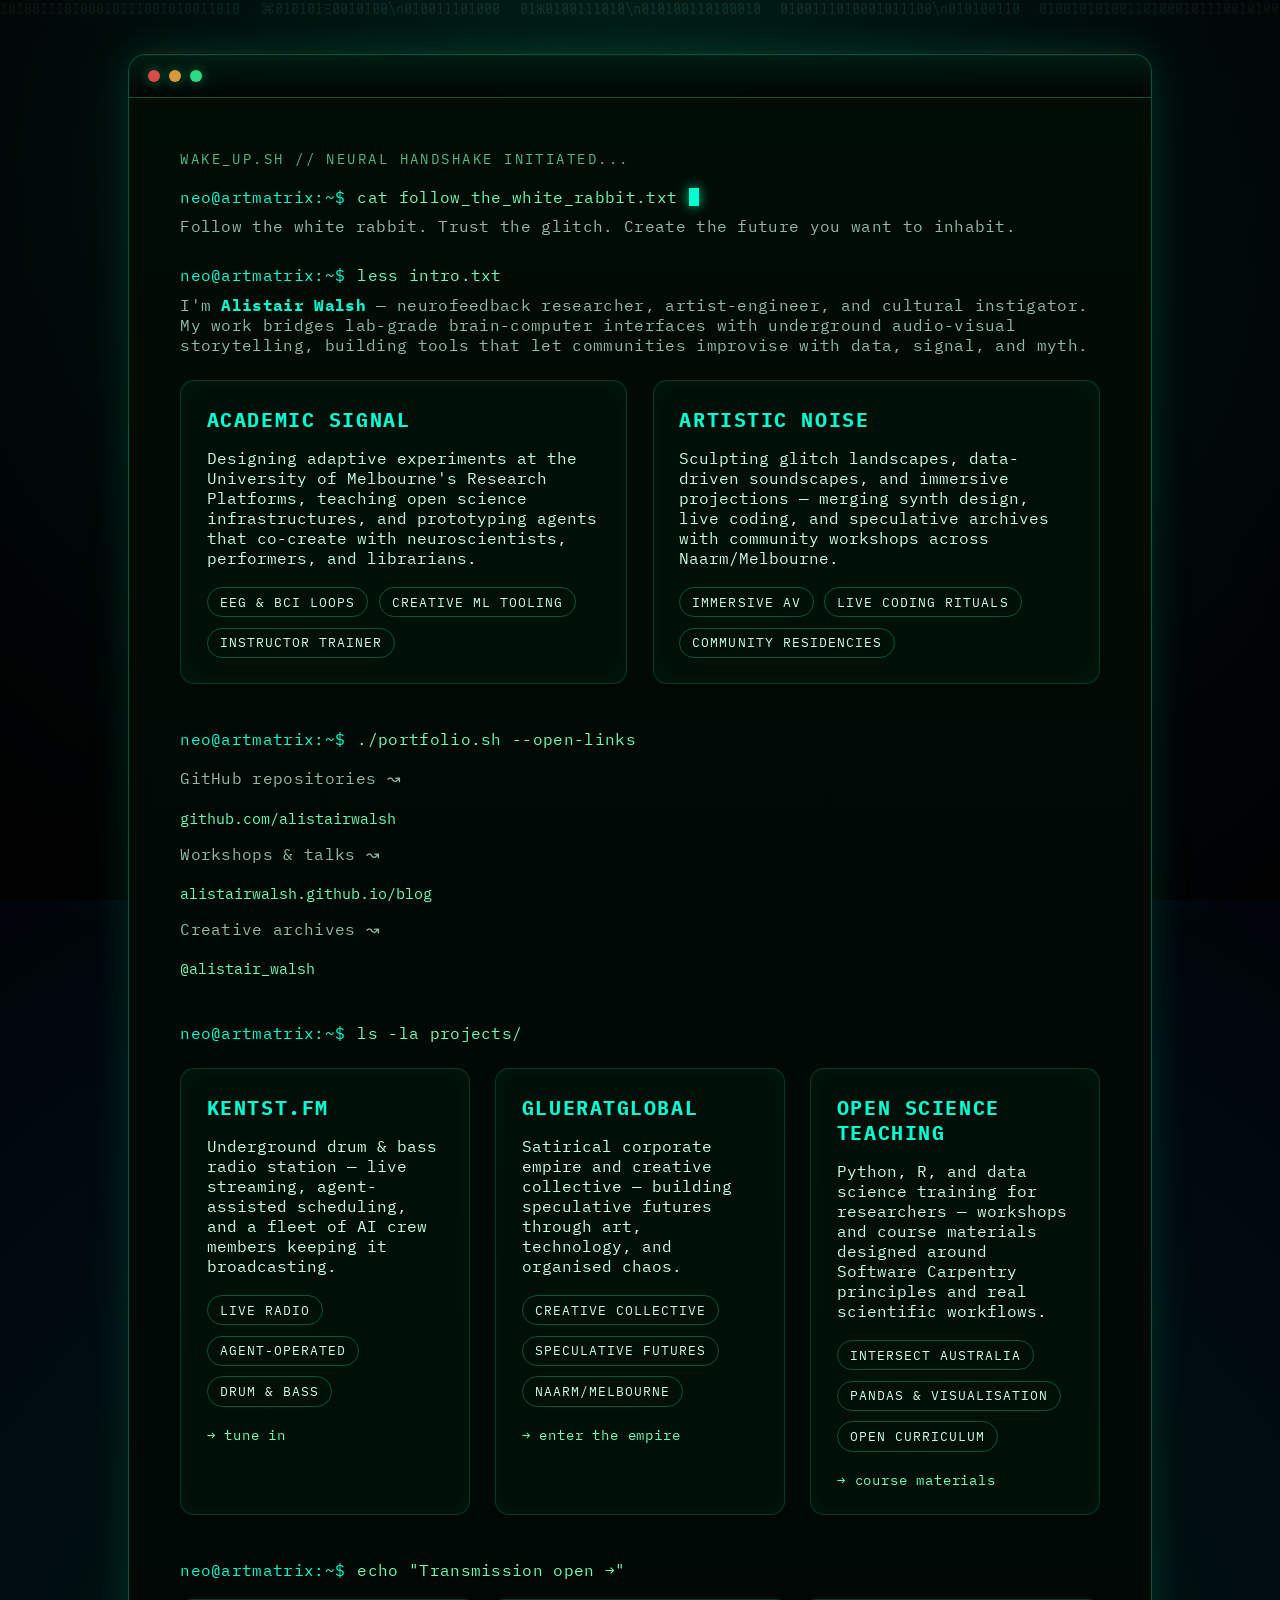
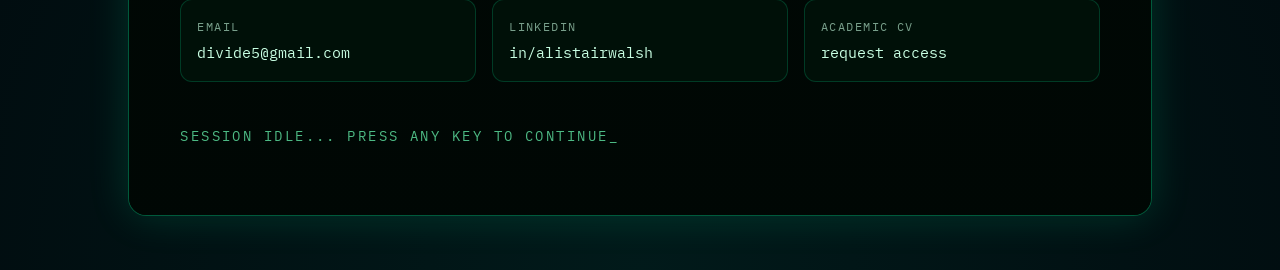
==== commit 8b38280f: "Fix email address" ====
--- a/index.html
+++ b/index.html
@@ -168,9 +168,9 @@
               <span class="command">echo "Transmission open →"</span>
             </p>
             <div class="contact-grid">
-              <a class="contact-card" href="mailto:alistair@reality.fm">
+              <a class="contact-card" href="mailto:divide5@gmail.com">
                 <span class="label">Email</span>
-                <span class="value">alistair@reality.fm</span>
+                <span class="value">divide5@gmail.com</span>
               </a>
               <a class="contact-card" href="https://linkedin.com/in/alistairwalsh" target="_blank" rel="noopener">
                 <span class="label">LinkedIn</span>
@@ -178,7 +178,7 @@
               </a>
               <a
                 class="contact-card"
-                href="mailto:alistair@reality.fm?subject=Academic%20CV%20request"
+                href="mailto:divide5@gmail.com?subject=Academic%20CV%20request"
               >
                 <span class="label">Academic CV</span>
                 <span class="value">request access</span>
